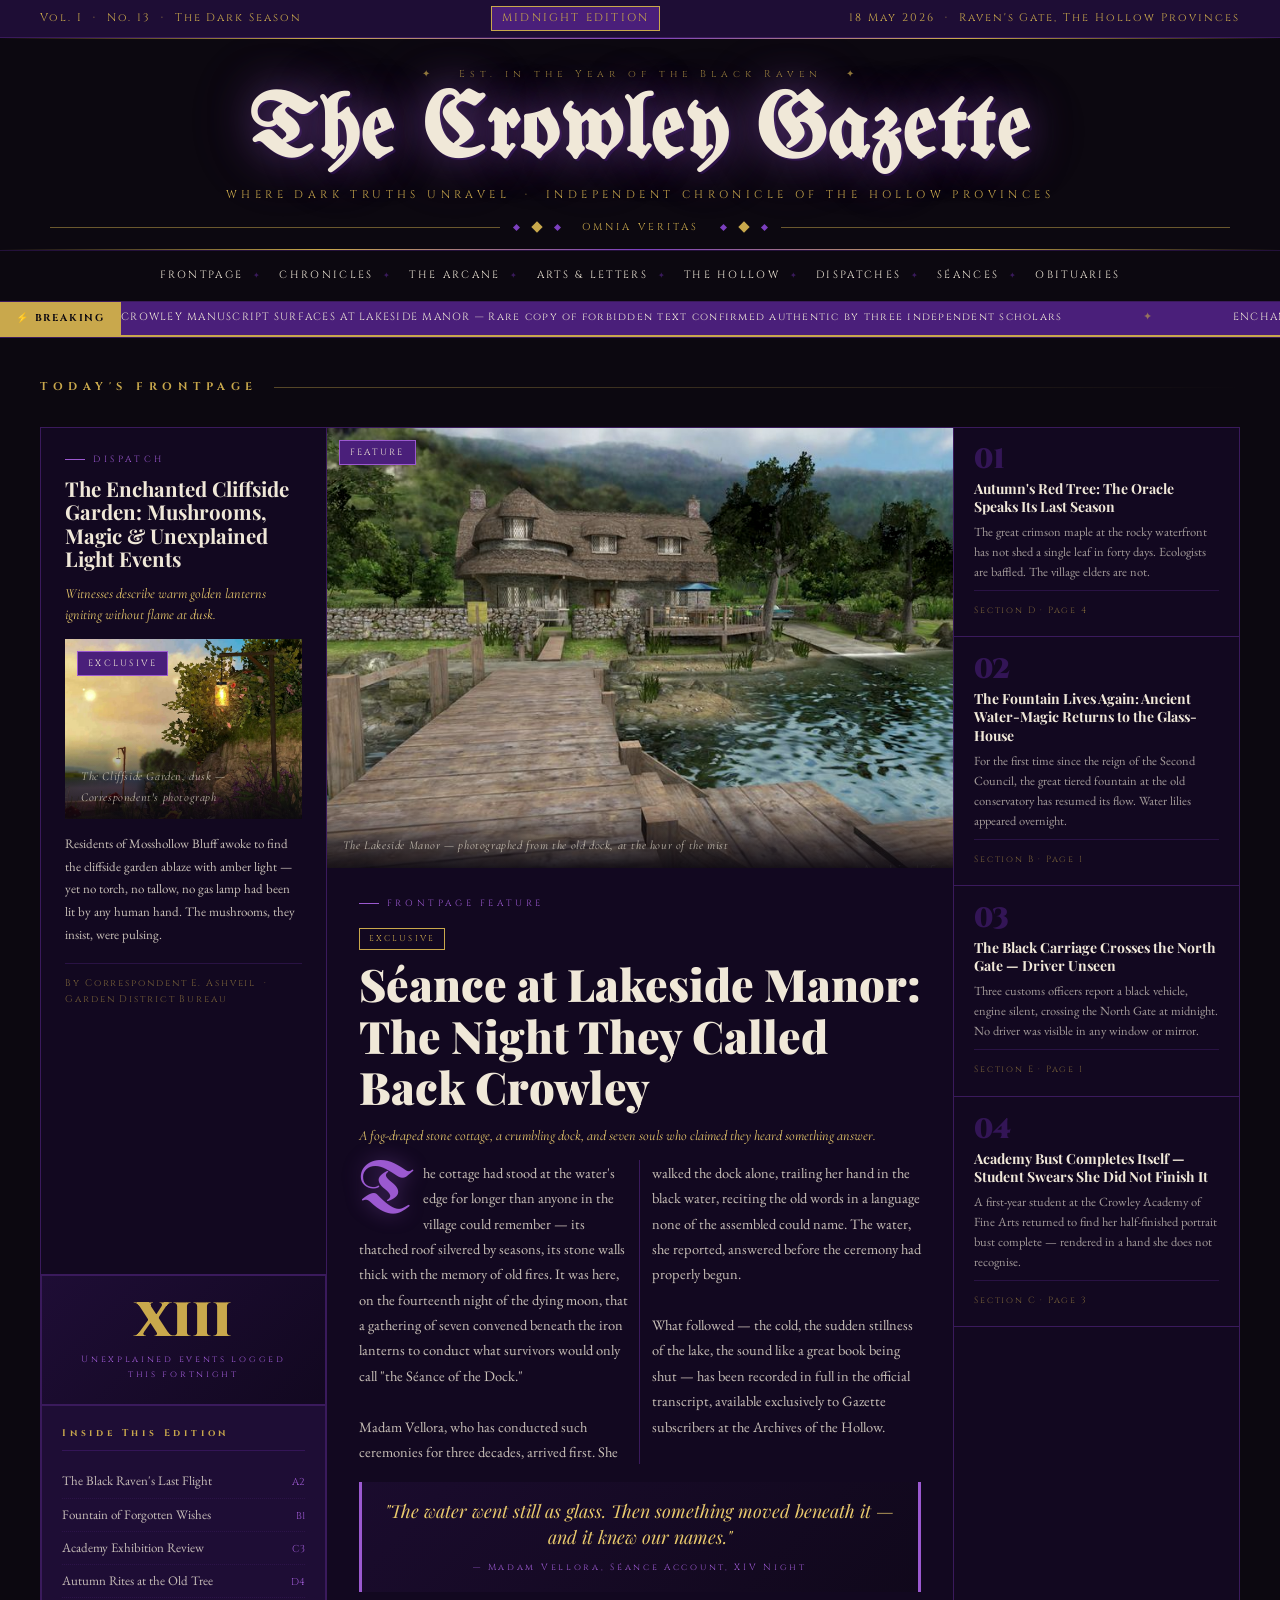
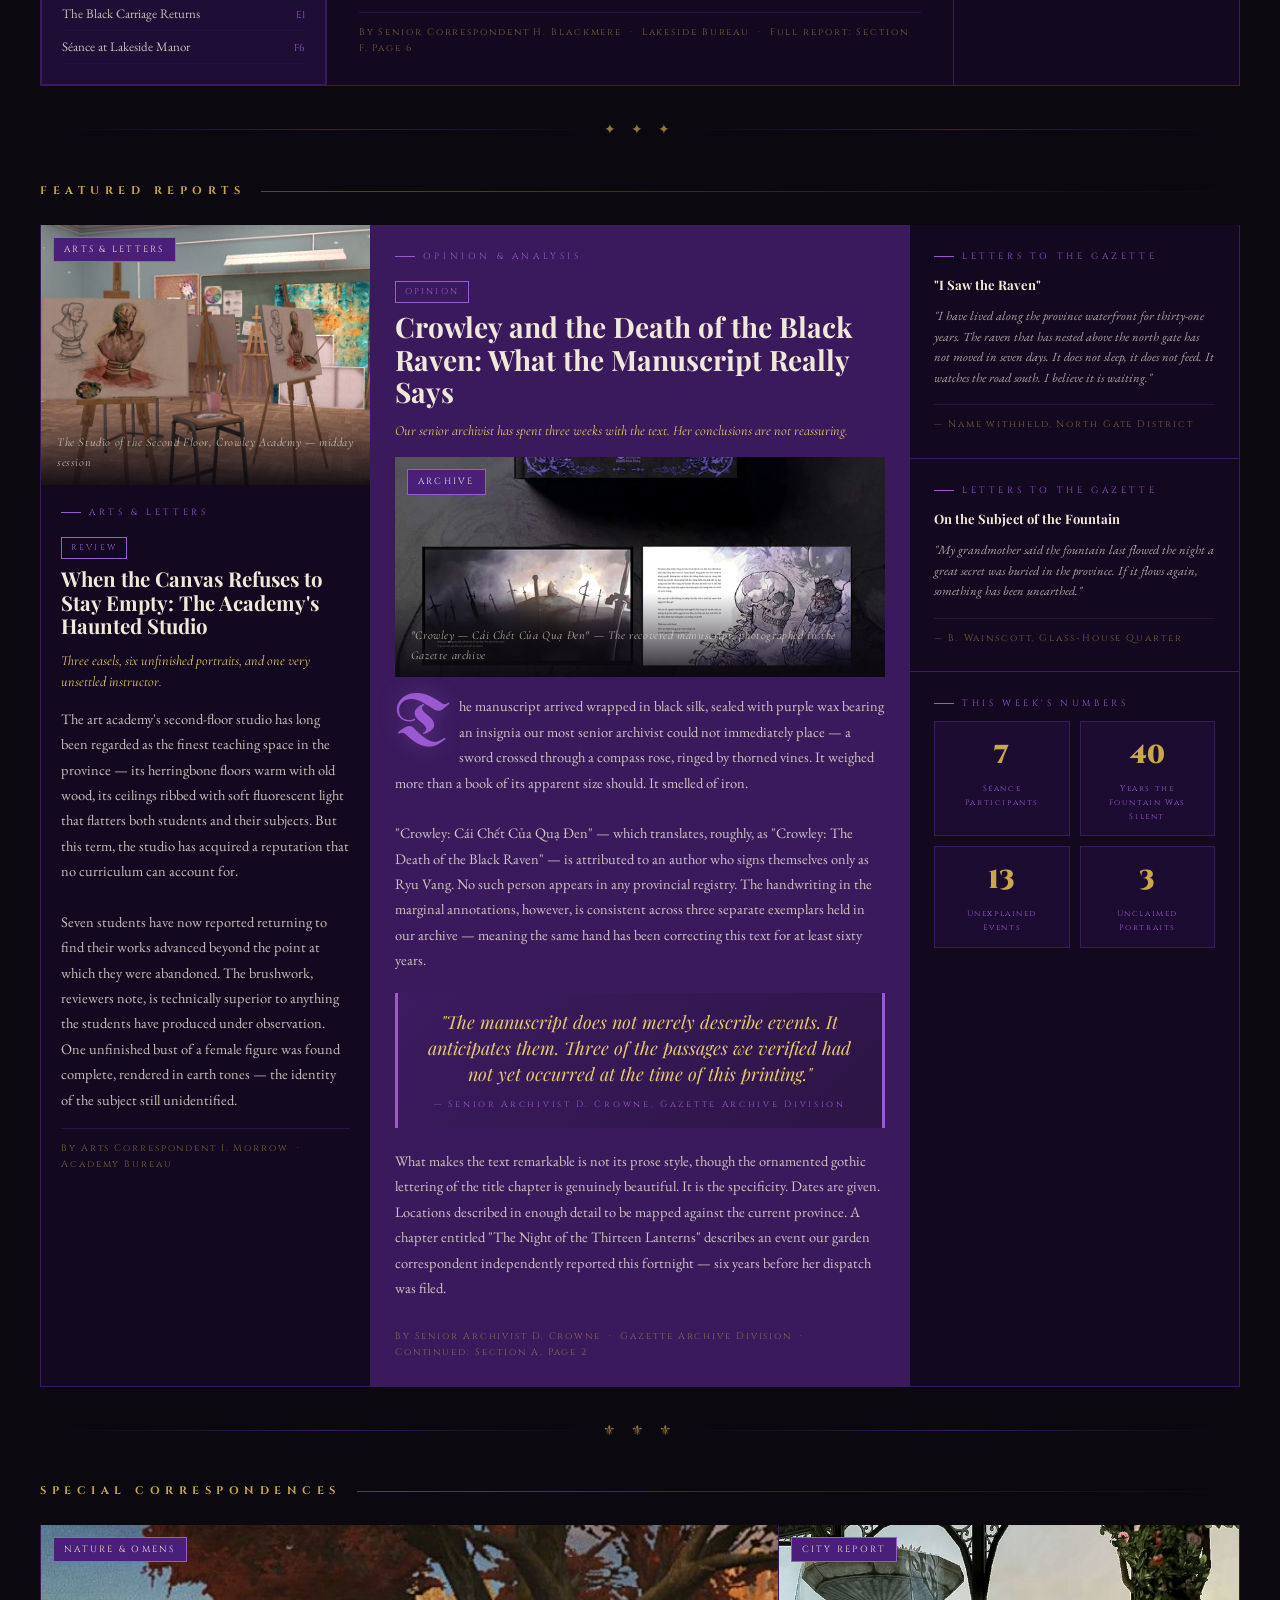
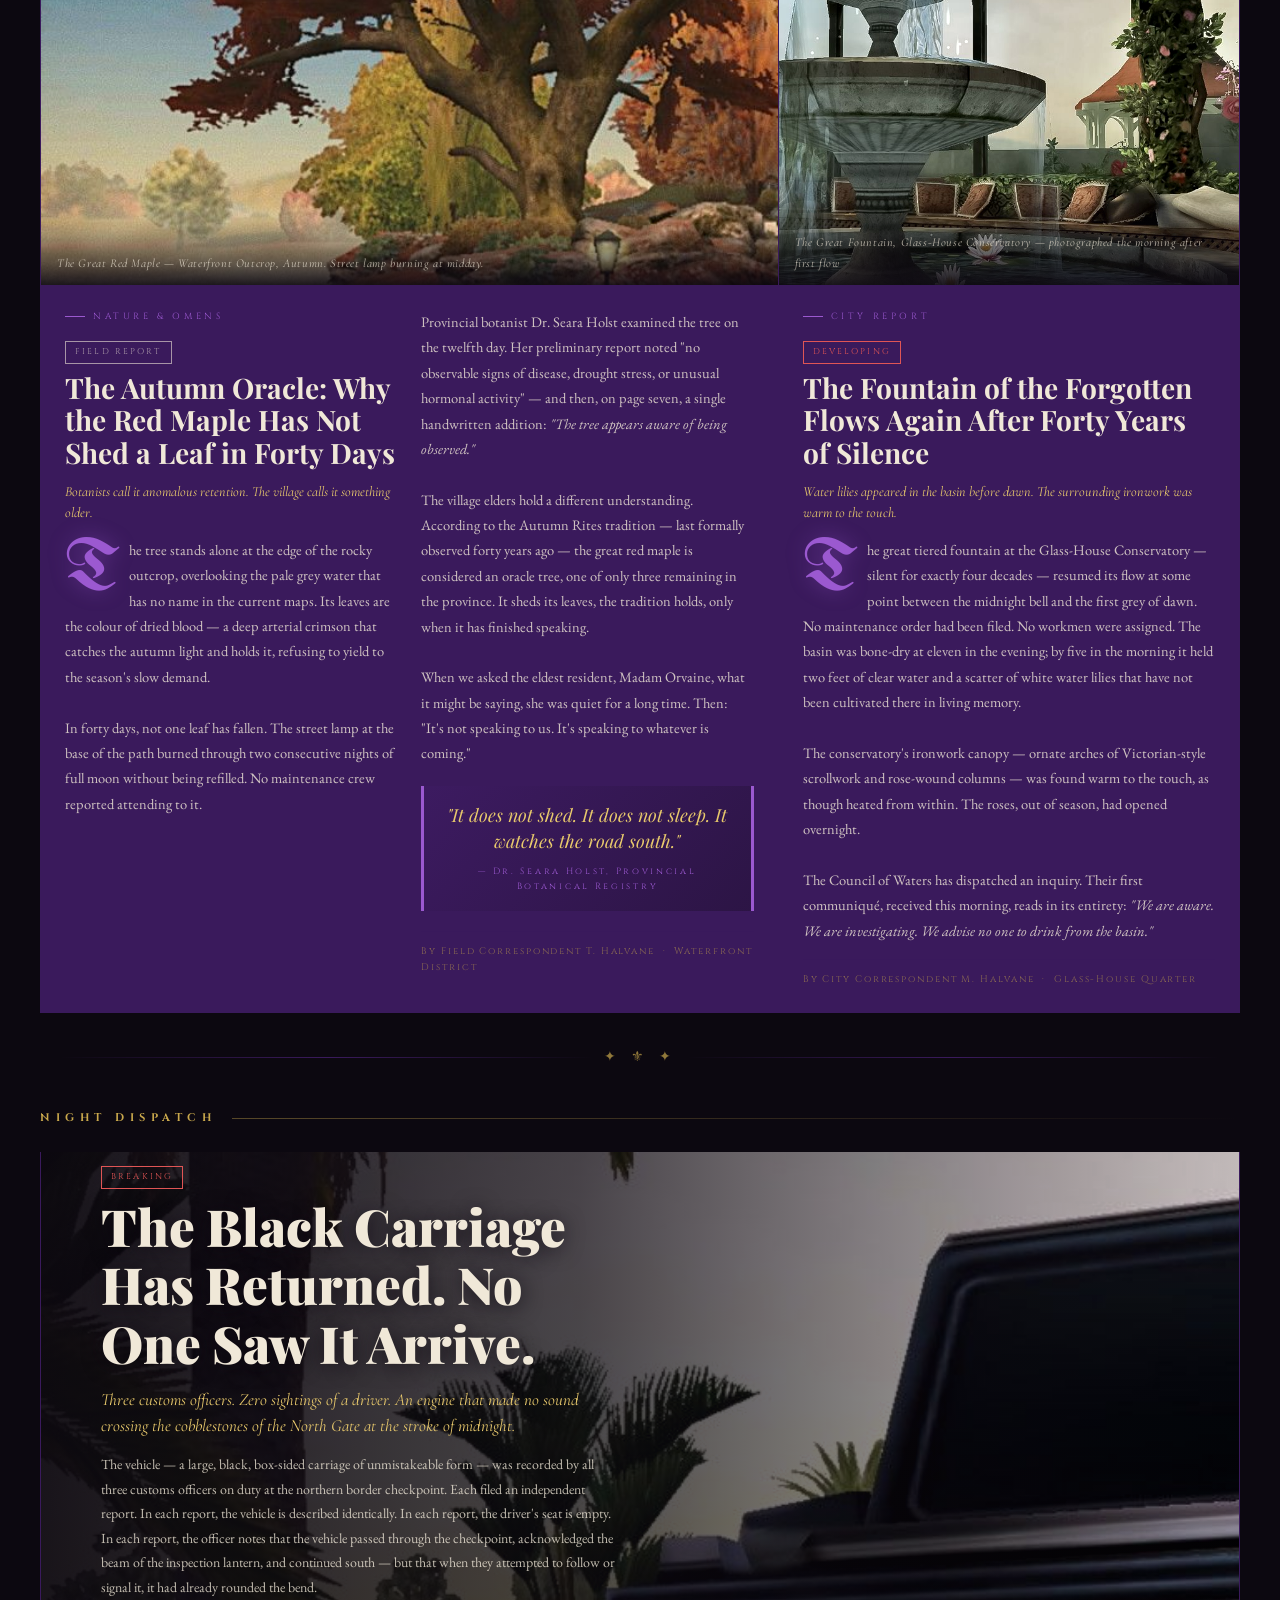
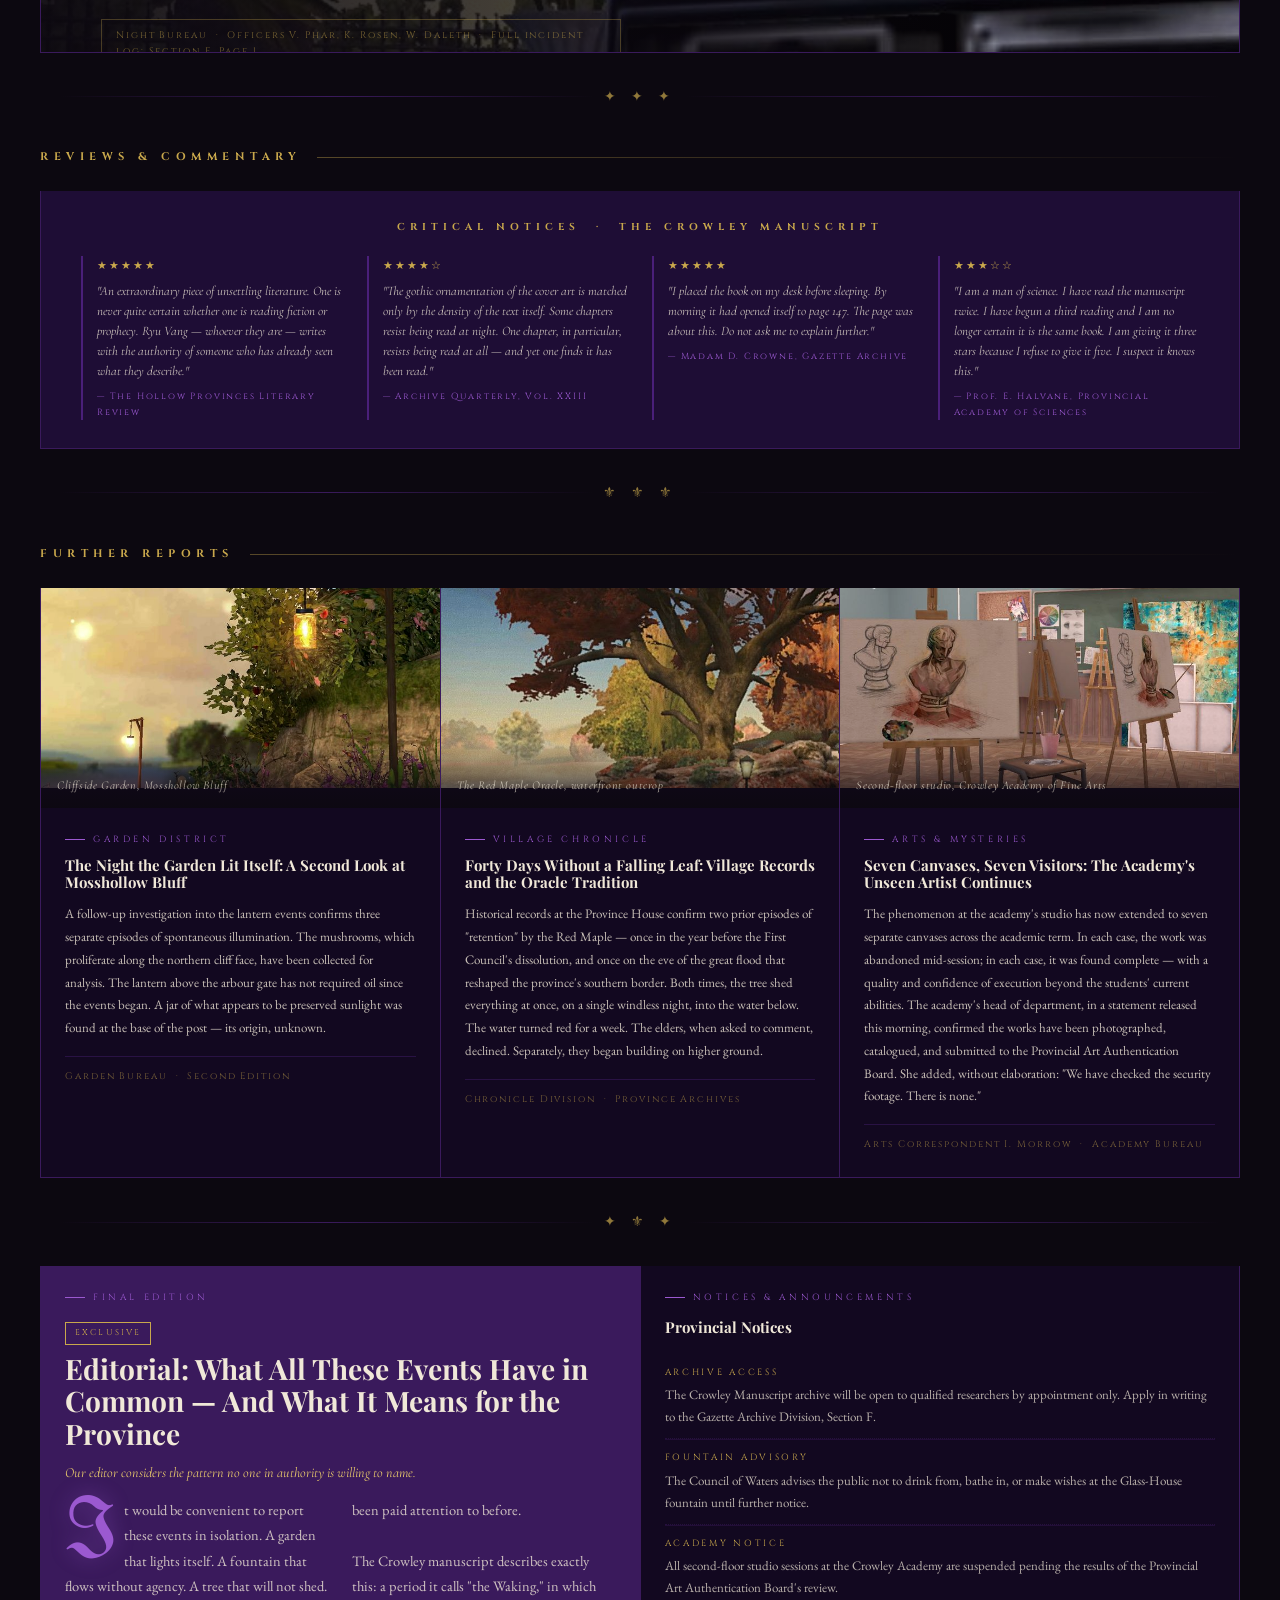
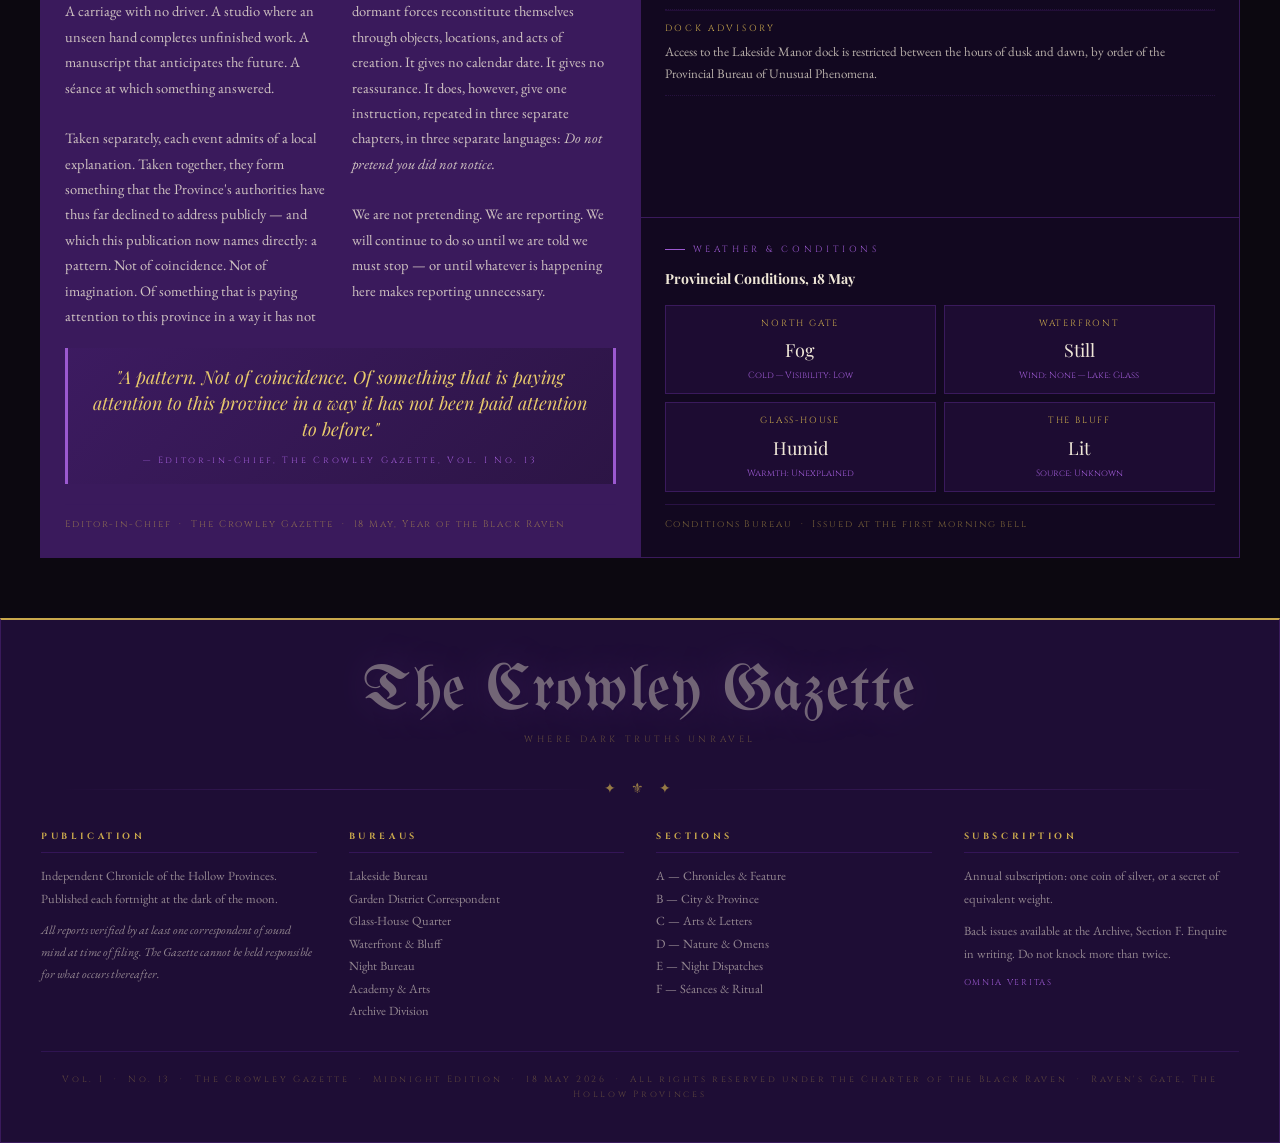
==== index.html @ f3dd0d4f "feat: add gothic newspaper prototype with all seven uploaded images Full-page dark-fantasy broadshee" ====
<!DOCTYPE html>
<html lang="en">
<head>
  <meta charset="UTF-8" />
  <meta name="viewport" content="width=device-width, initial-scale=1.0" />
  <title>THE CROWLEY GAZETTE — Where Dark Truths Unravel</title>
  <link rel="preconnect" href="https://fonts.googleapis.com" />
  <link href="https://fonts.googleapis.com/css2?family=UnifrakturMaguntia&family=Playfair+Display:ital,wght@0,400;0,700;0,900;1,400;1,700&family=EB+Garamond:ital,wght@0,400;0,500;0,600;1,400;1,500&family=Cinzel:wght@400;600;900&family=Cormorant+Garamond:ital,wght@0,300;0,400;0,600;1,300;1,400&display=swap" rel="stylesheet" />
  <style>
    /* ── ROOT & RESET ─────────────────────────────────────────── */
    *, *::before, *::after { box-sizing: border-box; margin: 0; padding: 0; }

    :root {
      --ink:        #0c0810;
      --deep:       #120820;
      --purple-dk:  #1e0d35;
      --purple-md:  #4a1f7a;
      --purple-lt:  #7c3fbf;
      --purple-acc: #9b59d0;
      --gold:       #c9a84c;
      --gold-lt:    #e8c96c;
      --cream:      #f0e8d8;
      --parchment:  #e8dcc0;
      --paper:      #f5efe0;
      --rule:       #3a1a5c;
      --fade:       rgba(12,8,16,0.85);
      --transition: 0.4s cubic-bezier(0.25, 0.46, 0.45, 0.94);
    }

    html { scroll-behavior: smooth; }

    body {
      background: var(--ink);
      color: var(--cream);
      font-family: 'EB Garamond', Georgia, serif;
      font-size: 17px;
      line-height: 1.7;
      overflow-x: hidden;
    }

    /* ── PROGRESS BAR ─────────────────────────────────────────── */
    #progress-bar {
      position: fixed;
      top: 0; left: 0;
      height: 3px;
      width: 0%;
      background: linear-gradient(90deg, var(--purple-md), var(--gold));
      z-index: 9999;
      transition: width 0.1s linear;
    }

    /* ── HEADER / MASTHEAD ────────────────────────────────────── */
    .site-header {
      position: sticky;
      top: 0;
      z-index: 1000;
      background: var(--ink);
      border-bottom: 1px solid var(--rule);
    }

    .top-bar {
      display: flex;
      justify-content: space-between;
      align-items: center;
      padding: 6px 40px;
      background: var(--purple-dk);
      font-family: 'Cinzel', serif;
      font-size: 11px;
      letter-spacing: 0.18em;
      color: var(--gold);
      border-bottom: 1px solid var(--rule);
    }

    .top-bar .edition-tag {
      background: var(--purple-md);
      padding: 2px 10px;
      border: 1px solid var(--gold);
      letter-spacing: 0.2em;
    }

    .masthead {
      text-align: center;
      padding: 28px 40px 14px;
      position: relative;
      overflow: hidden;
    }

    .masthead::before,
    .masthead::after {
      content: '';
      position: absolute;
      left: 0; right: 0;
      height: 1px;
      background: linear-gradient(90deg, transparent, var(--gold), var(--purple-lt), var(--gold), transparent);
    }
    .masthead::before { top: 0; }
    .masthead::after  { bottom: 0; }

    .masthead-ornament {
      font-family: 'Cinzel', serif;
      font-size: 10px;
      letter-spacing: 0.5em;
      color: var(--gold);
      opacity: 0.7;
      margin-bottom: 6px;
    }

    .masthead-title {
      font-family: 'UnifrakturMaguntia', cursive;
      font-size: clamp(48px, 7vw, 96px);
      color: var(--cream);
      line-height: 1;
      text-shadow:
        0 0 40px rgba(155,89,208,0.5),
        0 0 80px rgba(155,89,208,0.2),
        2px 2px 0 var(--purple-dk);
      letter-spacing: 0.02em;
    }

    .masthead-sub {
      font-family: 'Cinzel', serif;
      font-size: 11px;
      letter-spacing: 0.4em;
      color: var(--gold);
      margin-top: 8px;
      text-transform: uppercase;
    }

    .masthead-rule {
      display: flex;
      align-items: center;
      gap: 14px;
      margin: 14px 0 0;
      padding: 0 10px;
    }
    .masthead-rule hr {
      flex: 1;
      border: none;
      border-top: 1px solid var(--gold);
      opacity: 0.5;
    }
    .masthead-rule .diamond {
      width: 8px; height: 8px;
      background: var(--gold);
      transform: rotate(45deg);
      flex-shrink: 0;
    }
    .masthead-rule .diamond.sm {
      width: 5px; height: 5px;
      background: var(--purple-lt);
    }

    /* ── NAV ──────────────────────────────────────────────────── */
    .main-nav {
      display: flex;
      justify-content: center;
      gap: 0;
      padding: 10px 40px;
      border-top: 1px solid rgba(74,31,122,0.4);
      flex-wrap: wrap;
    }

    .main-nav a {
      font-family: 'Cinzel', serif;
      font-size: 10.5px;
      letter-spacing: 0.22em;
      color: var(--cream);
      text-decoration: none;
      padding: 6px 18px;
      text-transform: uppercase;
      position: relative;
      transition: color var(--transition);
    }

    .main-nav a::after {
      content: '✦';
      position: absolute;
      right: -1px;
      top: 50%;
      transform: translateY(-50%);
      color: var(--rule);
      font-size: 8px;
    }
    .main-nav a:last-child::after { display: none; }

    .main-nav a:hover { color: var(--gold); }

    /* ── BREAKING TICKER ──────────────────────────────────────── */
    .ticker-wrap {
      background: var(--purple-md);
      border-top: 1px solid var(--rule);
      border-bottom: 2px solid var(--gold);
      padding: 0;
      overflow: hidden;
      display: flex;
      align-items: stretch;
    }

    .ticker-label {
      background: var(--gold);
      color: var(--ink);
      font-family: 'Cinzel', serif;
      font-size: 10px;
      font-weight: 700;
      letter-spacing: 0.18em;
      padding: 8px 16px;
      white-space: nowrap;
      flex-shrink: 0;
      display: flex;
      align-items: center;
    }

    .ticker-content {
      overflow: hidden;
      flex: 1;
      display: flex;
      align-items: center;
    }

    .ticker-inner {
      display: inline-flex;
      gap: 80px;
      animation: ticker 38s linear infinite;
      white-space: nowrap;
    }

    .ticker-inner span {
      font-family: 'Cinzel', serif;
      font-size: 10.5px;
      letter-spacing: 0.12em;
      color: var(--cream);
    }

    .ticker-inner .sep {
      color: var(--gold);
      opacity: 0.6;
    }

    @keyframes ticker {
      from { transform: translateX(100vw); }
      to   { transform: translateX(-100%); }
    }

    /* ── PAGE WRAPPER ─────────────────────────────────────────── */
    .page {
      max-width: 1440px;
      margin: 0 auto;
      padding: 0 40px 60px;
    }

    /* ── SECTION HEADINGS ─────────────────────────────────────── */
    .section-heading {
      display: flex;
      align-items: center;
      gap: 16px;
      margin: 40px 0 24px;
    }

    .section-heading h2 {
      font-family: 'Cinzel', serif;
      font-size: 11px;
      letter-spacing: 0.5em;
      color: var(--gold);
      text-transform: uppercase;
      white-space: nowrap;
    }

    .section-heading .rule-line {
      flex: 1;
      height: 1px;
      background: linear-gradient(90deg, var(--gold), transparent);
      opacity: 0.4;
    }

    /* ── HERO ROW ─────────────────────────────────────────────── */
    .hero-grid {
      display: grid;
      grid-template-columns: 1fr 2.2fr 1fr;
      gap: 1px;
      background: var(--rule);
      border: 1px solid var(--rule);
      margin-top: 30px;
    }

    .hero-grid > * {
      background: var(--deep);
    }

    /* ── ARTICLE CARD BASE ────────────────────────────────────── */
    .article-card {
      padding: 24px;
      position: relative;
      transition: background var(--transition);
    }

    .article-card:hover {
      background: rgba(30,13,53,0.95);
    }

    .article-label {
      font-family: 'Cinzel', serif;
      font-size: 9px;
      letter-spacing: 0.4em;
      color: var(--purple-acc);
      text-transform: uppercase;
      margin-bottom: 10px;
      display: flex;
      align-items: center;
      gap: 8px;
    }

    .article-label::before {
      content: '';
      display: inline-block;
      width: 20px;
      height: 1px;
      background: var(--purple-acc);
    }

    .article-hed {
      font-family: 'Playfair Display', serif;
      line-height: 1.15;
      margin-bottom: 12px;
      color: var(--cream);
    }

    .article-hed.xl { font-size: clamp(26px, 3vw, 42px); font-weight: 900; }
    .article-hed.lg { font-size: clamp(20px, 2.2vw, 32px); font-weight: 700; }
    .article-hed.md { font-size: clamp(16px, 1.6vw, 22px); font-weight: 700; }
    .article-hed.sm { font-size: 15px; font-weight: 700; }

    .article-dek {
      font-family: 'Cormorant Garamond', serif;
      font-size: 14px;
      font-style: italic;
      color: var(--gold-lt);
      margin-bottom: 14px;
      line-height: 1.5;
    }

    .article-body {
      font-family: 'EB Garamond', serif;
      font-size: 14.5px;
      line-height: 1.75;
      color: rgba(240,232,216,0.82);
      columns: 1;
    }

    .article-body.two-col {
      columns: 2;
      column-gap: 24px;
      column-rule: 1px solid var(--rule);
    }

    /* Drop cap */
    .article-body.dropcap::first-letter {
      font-family: 'UnifrakturMaguntia', cursive;
      font-size: 5.2em;
      float: left;
      line-height: 0.72;
      margin-right: 8px;
      margin-top: 6px;
      color: var(--purple-acc);
      text-shadow: 0 0 20px rgba(155,89,208,0.4);
    }

    .article-meta {
      font-family: 'Cinzel', serif;
      font-size: 9.5px;
      letter-spacing: 0.2em;
      color: rgba(201,168,76,0.55);
      margin-top: 16px;
      padding-top: 12px;
      border-top: 1px solid rgba(58,26,92,0.6);
    }

    /* ── IMAGE CONTAINERS ─────────────────────────────────────── */
    .img-wrap {
      position: relative;
      overflow: hidden;
    }

    .img-wrap img {
      width: 100%;
      height: 100%;
      object-fit: cover;
      display: block;
      filter: saturate(0.88) contrast(1.06);
      transition: transform 0.7s ease, filter 0.5s ease;
    }

    .img-wrap:hover img {
      transform: scale(1.04);
      filter: saturate(1.0) contrast(1.1);
    }

    .img-caption {
      position: absolute;
      bottom: 0; left: 0; right: 0;
      background: linear-gradient(transparent, rgba(12,8,16,0.92));
      padding: 32px 16px 12px;
      font-family: 'Cormorant Garamond', serif;
      font-style: italic;
      font-size: 12px;
      color: rgba(240,232,216,0.75);
      letter-spacing: 0.05em;
    }

    .img-overlay-label {
      position: absolute;
      top: 12px; left: 12px;
      background: var(--purple-md);
      border: 1px solid var(--purple-acc);
      font-family: 'Cinzel', serif;
      font-size: 9px;
      letter-spacing: 0.25em;
      color: var(--cream);
      padding: 4px 10px;
      text-transform: uppercase;
    }

    /* ── HERO CENTER ARTICLE ──────────────────────────────────── */
    .hero-center {
      padding: 0;
      display: flex;
      flex-direction: column;
    }

    .hero-center .img-wrap {
      height: 420px;
      flex-shrink: 0;
    }

    .hero-center .hero-text {
      padding: 28px 32px;
      flex: 1;
    }

    .hero-center .article-hed.xl {
      font-size: clamp(28px, 3.5vw, 52px);
    }

    /* ── PULL QUOTE ───────────────────────────────────────────── */
    .pull-quote {
      border-left: 3px solid var(--purple-acc);
      border-right: 3px solid var(--purple-acc);
      margin: 20px 0;
      padding: 16px 20px;
      text-align: center;
      background: linear-gradient(135deg, rgba(74,31,122,0.15), rgba(12,8,16,0.3));
    }

    .pull-quote p {
      font-family: 'Playfair Display', serif;
      font-style: italic;
      font-size: 18px;
      color: var(--gold-lt);
      line-height: 1.45;
    }

    .pull-quote cite {
      display: block;
      margin-top: 10px;
      font-family: 'Cinzel', serif;
      font-size: 9px;
      letter-spacing: 0.3em;
      color: var(--purple-acc);
      font-style: normal;
    }

    /* ── MID GRID ─────────────────────────────────────────────── */
    .mid-grid {
      display: grid;
      grid-template-columns: 1.1fr 1.8fr 1.1fr;
      gap: 1px;
      background: var(--rule);
      border: 1px solid var(--rule);
      border-top: none;
    }

    /* ── WIDE FEATURE ROW ─────────────────────────────────────── */
    .feature-row {
      display: grid;
      grid-template-columns: 1.6fr 1fr;
      gap: 1px;
      background: var(--rule);
      border: 1px solid var(--rule);
      border-top: none;
    }

    /* ── FULL BANNER ──────────────────────────────────────────── */
    .full-banner {
      border: 1px solid var(--rule);
      border-top: none;
      background: var(--deep);
      position: relative;
      overflow: hidden;
    }

    .full-banner .img-wrap {
      height: 500px;
    }

    .full-banner .banner-overlay {
      position: absolute;
      inset: 0;
      background: linear-gradient(
        90deg,
        rgba(12,8,16,0.95) 0%,
        rgba(12,8,16,0.75) 45%,
        rgba(12,8,16,0.2) 100%
      );
      display: flex;
      align-items: center;
      padding: 40px 60px;
    }

    .full-banner .banner-content {
      max-width: 520px;
    }

    .full-banner .banner-content .article-hed.xl {
      font-size: clamp(32px, 4vw, 58px);
      text-shadow: 0 2px 20px rgba(12,8,16,0.8);
    }

    /* ── THREE COLUMN ROW ─────────────────────────────────────── */
    .three-col {
      display: grid;
      grid-template-columns: repeat(3, 1fr);
      gap: 1px;
      background: var(--rule);
      border: 1px solid var(--rule);
      border-top: none;
    }

    /* ── COLUMN IMAGE ARTICLE ─────────────────────────────────── */
    .col-article {
      background: var(--deep);
    }

    .col-article .img-wrap {
      height: 220px;
    }

    /* ── ORNATE DIVIDER ───────────────────────────────────────── */
    .ornate-divider {
      display: flex;
      align-items: center;
      justify-content: center;
      gap: 10px;
      margin: 32px 0;
      padding: 0 20px;
    }

    .ornate-divider .line {
      flex: 1;
      height: 1px;
      background: linear-gradient(90deg, transparent, var(--rule), transparent);
    }

    .ornate-divider .glyph {
      color: var(--gold);
      font-size: 14px;
      opacity: 0.7;
      letter-spacing: 6px;
    }

    /* ── SIDEBAR SNIPPETS ─────────────────────────────────────── */
    .sidebar-stack {
      display: flex;
      flex-direction: column;
      gap: 1px;
    }

    .snippet {
      background: var(--deep);
      padding: 18px 20px;
      border-bottom: 1px solid var(--rule);
      transition: background var(--transition);
    }
    .snippet:hover { background: rgba(30,13,53,0.9); }

    .snippet-num {
      font-family: 'Cinzel', serif;
      font-size: 28px;
      font-weight: 900;
      color: var(--purple-md);
      line-height: 1;
      margin-bottom: 6px;
      opacity: 0.6;
    }

    .snippet-hed {
      font-family: 'Playfair Display', serif;
      font-size: 14px;
      font-weight: 700;
      color: var(--cream);
      margin-bottom: 6px;
      line-height: 1.3;
    }

    .snippet-body {
      font-size: 12.5px;
      color: rgba(240,232,216,0.65);
      line-height: 1.6;
    }

    /* ── STAT BOX ─────────────────────────────────────────────── */
    .stat-box {
      background: linear-gradient(135deg, var(--purple-dk), var(--deep));
      border: 1px solid var(--rule);
      padding: 22px;
      text-align: center;
      margin-top: auto;
    }

    .stat-number {
      font-family: 'Cinzel', serif;
      font-size: 48px;
      font-weight: 900;
      color: var(--gold);
      line-height: 1;
      display: block;
    }

    .stat-label {
      font-family: 'Cinzel', serif;
      font-size: 9px;
      letter-spacing: 0.3em;
      color: var(--purple-acc);
      margin-top: 6px;
      display: block;
    }

    /* ── REVIEWS BAND ─────────────────────────────────────────── */
    .review-band {
      background: var(--purple-dk);
      border: 1px solid var(--rule);
      border-top: none;
      padding: 28px 40px;
    }

    .review-band h3 {
      font-family: 'Cinzel', serif;
      font-size: 10px;
      letter-spacing: 0.5em;
      color: var(--gold);
      text-transform: uppercase;
      margin-bottom: 20px;
      text-align: center;
    }

    .reviews-grid {
      display: grid;
      grid-template-columns: repeat(4, 1fr);
      gap: 24px;
    }

    .review-item {
      border-left: 2px solid var(--purple-md);
      padding-left: 14px;
    }

    .review-stars {
      color: var(--gold);
      font-size: 11px;
      letter-spacing: 2px;
      margin-bottom: 6px;
    }

    .review-text {
      font-family: 'Cormorant Garamond', serif;
      font-style: italic;
      font-size: 13px;
      color: rgba(240,232,216,0.8);
      line-height: 1.55;
      margin-bottom: 8px;
    }

    .review-author {
      font-family: 'Cinzel', serif;
      font-size: 9px;
      letter-spacing: 0.2em;
      color: var(--purple-acc);
    }

    /* ── MAP / INDEX SIDEBAR ──────────────────────────────────── */
    .page-index {
      background: var(--purple-dk);
      border: 1px solid var(--rule);
      padding: 20px;
    }

    .page-index h4 {
      font-family: 'Cinzel', serif;
      font-size: 9.5px;
      letter-spacing: 0.4em;
      color: var(--gold);
      margin-bottom: 14px;
      padding-bottom: 8px;
      border-bottom: 1px solid rgba(74,31,122,0.5);
    }

    .index-row {
      display: flex;
      justify-content: space-between;
      align-items: baseline;
      gap: 8px;
      padding: 5px 0;
      border-bottom: 1px dotted rgba(58,26,92,0.5);
    }

    .index-row span:first-child {
      font-family: 'EB Garamond', serif;
      font-size: 13px;
      color: rgba(240,232,216,0.8);
    }

    .index-row span:last-child {
      font-family: 'Cinzel', serif;
      font-size: 10px;
      color: var(--purple-acc);
      flex-shrink: 0;
    }

    /* ── BOTTOM FULL-WIDTH STORY ──────────────────────────────── */
    .bottom-two {
      display: grid;
      grid-template-columns: 1fr 1fr;
      gap: 1px;
      background: var(--rule);
      border: 1px solid var(--rule);
      border-top: none;
    }

    /* ── FOOTER ───────────────────────────────────────────────── */
    .site-footer {
      margin-top: 0;
      border: 1px solid var(--rule);
      border-top: 2px solid var(--gold);
      background: var(--purple-dk);
      padding: 40px;
    }

    .footer-masthead {
      text-align: center;
      margin-bottom: 30px;
    }

    .footer-masthead .masthead-title {
      font-size: clamp(32px, 5vw, 64px);
      opacity: 0.4;
    }

    .footer-cols {
      display: grid;
      grid-template-columns: repeat(4, 1fr);
      gap: 32px;
      margin-bottom: 28px;
    }

    .footer-col h5 {
      font-family: 'Cinzel', serif;
      font-size: 9px;
      letter-spacing: 0.4em;
      color: var(--gold);
      text-transform: uppercase;
      margin-bottom: 12px;
      padding-bottom: 8px;
      border-bottom: 1px solid rgba(74,31,122,0.5);
    }

    .footer-col p,
    .footer-col a {
      font-size: 12.5px;
      color: rgba(240,232,216,0.55);
      line-height: 1.8;
      display: block;
      text-decoration: none;
      font-family: 'EB Garamond', serif;
      transition: color 0.25s;
    }

    .footer-col a:hover { color: var(--gold); }

    .footer-bottom {
      text-align: center;
      padding-top: 20px;
      border-top: 1px solid rgba(74,31,122,0.4);
      font-family: 'Cinzel', serif;
      font-size: 9px;
      letter-spacing: 0.3em;
      color: rgba(201,168,76,0.35);
    }

    /* ── SCROLL ANIMATIONS ────────────────────────────────────── */
    .reveal {
      opacity: 0;
      transform: translateY(18px);
      transition: opacity 0.65s ease, transform 0.65s ease;
    }
    .reveal.visible {
      opacity: 1;
      transform: translateY(0);
    }

    /* ── TAG / BADGE ──────────────────────────────────────────── */
    .tag {
      display: inline-block;
      font-family: 'Cinzel', serif;
      font-size: 8.5px;
      letter-spacing: 0.25em;
      padding: 3px 9px;
      border: 1px solid currentColor;
      text-transform: uppercase;
      margin-right: 6px;
      margin-bottom: 8px;
    }

    .tag.exclusive { color: var(--gold); border-color: var(--gold); }
    .tag.breaking  { color: #e05555; border-color: #e05555; }
    .tag.opinion   { color: var(--purple-acc); border-color: var(--purple-acc); }
    .tag.feature   { color: var(--cream); border-color: var(--cream); opacity: 0.6; }

    /* ── RESPONSIVE ───────────────────────────────────────────── */
    @media (max-width: 1100px) {
      .hero-grid     { grid-template-columns: 1fr 1.8fr; }
      .hero-grid > *:last-child { display: none; }
      .mid-grid      { grid-template-columns: 1fr 1.6fr; }
      .mid-grid > *:last-child  { display: none; }
      .reviews-grid  { grid-template-columns: repeat(2, 1fr); }
      .footer-cols   { grid-template-columns: repeat(2, 1fr); }
    }

    @media (max-width: 768px) {
      .page { padding: 0 16px 40px; }
      .top-bar, .main-nav { padding: 6px 16px; }
      .masthead { padding: 20px 16px 12px; }
      .hero-grid, .mid-grid, .feature-row,
      .three-col, .bottom-two { grid-template-columns: 1fr; }
      .full-banner .banner-overlay { padding: 20px; }
      .article-body.two-col { columns: 1; }
      .reviews-grid { grid-template-columns: 1fr; }
      .footer-cols  { grid-template-columns: 1fr; }
      .hero-grid > *:last-child { display: block; }
      .mid-grid > *:last-child  { display: block; }
    }
  </style>
</head>
<body>

<!-- ── READING PROGRESS ───────────────────────────────────────── -->
<div id="progress-bar"></div>

<!-- ════════════════════════════════════════════════════════════
     HEADER / MASTHEAD
═════════════════════════════════════════════════════════════ -->
<header class="site-header">

  <div class="top-bar">
    <span>Vol. I &nbsp;·&nbsp; No. 13 &nbsp;·&nbsp; The Dark Season</span>
    <span class="edition-tag">MIDNIGHT EDITION</span>
    <span>18 May 2026 &nbsp;·&nbsp; Raven's Gate, The Hollow Provinces</span>
  </div>

  <div class="masthead">
    <div class="masthead-ornament">✦ &nbsp; Est. in the Year of the Black Raven &nbsp; ✦</div>
    <h1 class="masthead-title">The Crowley Gazette</h1>
    <p class="masthead-sub">Where Dark Truths Unravel &nbsp;·&nbsp; Independent Chronicle of the Hollow Provinces</p>
    <div class="masthead-rule">
      <hr />
      <span class="diamond sm"></span>
      <span class="diamond"></span>
      <span class="diamond sm"></span>
      <span style="font-family:'Cinzel',serif;font-size:10px;letter-spacing:0.3em;color:var(--gold);padding:0 8px;white-space:nowrap">OMNIA VERITAS</span>
      <span class="diamond sm"></span>
      <span class="diamond"></span>
      <span class="diamond sm"></span>
      <hr />
    </div>
  </div>

  <nav class="main-nav">
    <a href="#">Frontpage</a>
    <a href="#">Chronicles</a>
    <a href="#">The Arcane</a>
    <a href="#">Arts &amp; Letters</a>
    <a href="#">The Hollow</a>
    <a href="#">Dispatches</a>
    <a href="#">Séances</a>
    <a href="#">Obituaries</a>
  </nav>

  <!-- Breaking news ticker -->
  <div class="ticker-wrap">
    <div class="ticker-label">⚡ BREAKING</div>
    <div class="ticker-content">
      <div class="ticker-inner">
        <span>CROWLEY MANUSCRIPT SURFACES AT LAKESIDE MANOR — Rare copy of forbidden text confirmed authentic by three independent scholars</span>
        <span class="sep">✦</span>
        <span>ENCHANTED GARDEN DISTRICT REPORTS THIRD UNEXPLAINED LANTERN EVENT THIS FORTNIGHT</span>
        <span class="sep">✦</span>
        <span>COUNCIL OF RAVENS CONVENES EMERGENCY SESSION — Black Carriage sighted crossing province boundary after dark</span>
        <span class="sep">✦</span>
        <span>ART ACADEMY UNVEILS NEW WING: "The Crowley Collection" — Open to the public at the turn of the next moon</span>
        <span class="sep">✦</span>
        <span>FOUNTAIN OF THE FORGOTTEN FLOWS AGAIN — First activation in 40 years baffles scholars of the old water-magic</span>
      </div>
    </div>
  </div>

</header>

<!-- ════════════════════════════════════════════════════════════
     PAGE
═════════════════════════════════════════════════════════════ -->
<main class="page">

  <!-- Section label -->
  <div class="section-heading reveal">
    <h2>Today's Frontpage</h2>
    <div class="rule-line"></div>
  </div>

  <!-- ── HERO ROW ─────────────────────────────────────────────── -->
  <div class="hero-grid reveal">

    <!-- Left column: snippets + stat -->
    <div style="display:flex;flex-direction:column;">
      <div class="article-card" style="flex:1;border-bottom:1px solid var(--rule);">
        <div class="article-label">Dispatch</div>
        <h3 class="article-hed md">The Enchanted Cliffside Garden: Mushrooms, Magic &amp; Unexplained Light Events</h3>
        <p class="article-dek">Witnesses describe warm golden lanterns igniting without flame at dusk.</p>
        <div class="img-wrap" style="height:180px;margin-bottom:14px;">
          <img src="assets/images/enchanted-garden.jpg" alt="Enchanted Garden at dusk" loading="lazy" />
          <div class="img-caption">The Cliffside Garden, dusk — Correspondent's photograph</div>
          <div class="img-overlay-label">Exclusive</div>
        </div>
        <p class="article-body" style="font-size:13px;">
          Residents of Mosshollow Bluff awoke to find the cliffside garden ablaze with amber light — yet no torch, no tallow, no gas lamp had been lit by any human hand. The mushrooms, they insist, were pulsing.
        </p>
        <div class="article-meta">By Correspondent E. Ashveil &nbsp;·&nbsp; Garden District Bureau</div>
      </div>

      <div class="stat-box">
        <span class="stat-number">XIII</span>
        <span class="stat-label">Unexplained events logged this fortnight</span>
      </div>

      <div class="page-index">
        <h4>Inside This Edition</h4>
        <div class="index-row"><span>The Black Raven's Last Flight</span><span>A2</span></div>
        <div class="index-row"><span>Fountain of Forgotten Wishes</span><span>B1</span></div>
        <div class="index-row"><span>Academy Exhibition Review</span><span>C3</span></div>
        <div class="index-row"><span>Autumn Rites at the Old Tree</span><span>D4</span></div>
        <div class="index-row"><span>The Black Carriage Returns</span><span>E1</span></div>
        <div class="index-row"><span>Séance at Lakeside Manor</span><span>F6</span></div>
      </div>
    </div>

    <!-- CENTER: hero feature -->
    <div class="hero-center article-card" style="padding:0;">
      <div class="img-wrap" style="height:440px;">
        <img src="assets/images/lakeside-cottage.jpg" alt="The Lakeside Manor at dusk" loading="lazy" />
        <div class="img-overlay-label">Feature</div>
        <div class="img-caption">The Lakeside Manor — photographed from the old dock, at the hour of the mist</div>
      </div>
      <div class="hero-text">
        <div class="article-label">Frontpage Feature</div>
        <span class="tag exclusive">Exclusive</span>
        <h2 class="article-hed xl">Séance at Lakeside Manor: The Night They Called Back Crowley</h2>
        <p class="article-dek">A fog-draped stone cottage, a crumbling dock, and seven souls who claimed they heard something answer.</p>
        <div class="article-body two-col dropcap">
          The cottage had stood at the water's edge for longer than anyone in the village could remember — its thatched roof silvered by seasons, its stone walls thick with the memory of old fires. It was here, on the fourteenth night of the dying moon, that a gathering of seven convened beneath the iron lanterns to conduct what survivors would only call "the Séance of the Dock."
          <br /><br />
          Madam Vellora, who has conducted such ceremonies for three decades, arrived first. She walked the dock alone, trailing her hand in the black water, reciting the old words in a language none of the assembled could name. The water, she reported, answered before the ceremony had properly begun.
          <br /><br />
          What followed — the cold, the sudden stillness of the lake, the sound like a great book being shut — has been recorded in full in the official transcript, available exclusively to Gazette subscribers at the Archives of the Hollow.
        </div>
        <div class="pull-quote" style="margin-top:18px;">
          <p>"The water went still as glass. Then something moved beneath it — and it knew our names."</p>
          <cite>— Madam Vellora, Séance Account, XIV Night</cite>
        </div>
        <div class="article-meta">By Senior Correspondent H. Blackmere &nbsp;·&nbsp; Lakeside Bureau &nbsp;·&nbsp; Full report: Section F, Page 6</div>
      </div>
    </div>

    <!-- Right column: side stories -->
    <div class="sidebar-stack">
      <div class="snippet">
        <div class="snippet-num">01</div>
        <div class="snippet-hed">Autumn's Red Tree: The Oracle Speaks Its Last Season</div>
        <div class="snippet-body">The great crimson maple at the rocky waterfront has not shed a single leaf in forty days. Ecologists are baffled. The village elders are not.</div>
        <div class="article-meta" style="font-size:9px;margin-top:8px;">Section D · Page 4</div>
      </div>
      <div class="snippet">
        <div class="snippet-num">02</div>
        <div class="snippet-hed">The Fountain Lives Again: Ancient Water-Magic Returns to the Glass-House</div>
        <div class="snippet-body">For the first time since the reign of the Second Council, the great tiered fountain at the old conservatory has resumed its flow. Water lilies appeared overnight.</div>
        <div class="article-meta" style="font-size:9px;margin-top:8px;">Section B · Page 1</div>
      </div>
      <div class="snippet">
        <div class="snippet-num">03</div>
        <div class="snippet-hed">The Black Carriage Crosses the North Gate — Driver Unseen</div>
        <div class="snippet-body">Three customs officers report a black vehicle, engine silent, crossing the North Gate at midnight. No driver was visible in any window or mirror.</div>
        <div class="article-meta" style="font-size:9px;margin-top:8px;">Section E · Page 1</div>
      </div>
      <div class="snippet">
        <div class="snippet-num">04</div>
        <div class="snippet-hed">Academy Bust Completes Itself — Student Swears She Did Not Finish It</div>
        <div class="snippet-body">A first-year student at the Crowley Academy of Fine Arts returned to find her half-finished portrait bust complete — rendered in a hand she does not recognise.</div>
        <div class="article-meta" style="font-size:9px;margin-top:8px;">Section C · Page 3</div>
      </div>
    </div>

  </div><!-- /hero-grid -->

  <!-- ── ORNATE DIVIDER ──────────────────────────────────────── -->
  <div class="ornate-divider reveal">
    <div class="line"></div>
    <span class="glyph">✦ ✦ ✦</span>
    <div class="line"></div>
  </div>

  <!-- Section label -->
  <div class="section-heading reveal">
    <h2>Featured Reports</h2>
    <div class="rule-line"></div>
  </div>

  <!-- ── MID GRID ────────────────────────────────────────────── -->
  <div class="mid-grid reveal">

    <!-- Left: Art Studio -->
    <div class="col-article article-card" style="padding:0;">
      <div class="img-wrap" style="height:260px;">
        <img src="assets/images/art-studio.jpg" alt="The Crowley Academy Art Studio" loading="lazy" />
        <div class="img-overlay-label">Arts &amp; Letters</div>
        <div class="img-caption">The Studio of the Second Floor, Crowley Academy — midday session</div>
      </div>
      <div style="padding:20px;">
        <div class="article-label">Arts &amp; Letters</div>
        <span class="tag opinion">Review</span>
        <h3 class="article-hed md">When the Canvas Refuses to Stay Empty: The Academy's Haunted Studio</h3>
        <p class="article-dek">Three easels, six unfinished portraits, and one very unsettled instructor.</p>
        <p class="article-body">
          The art academy's second-floor studio has long been regarded as the finest teaching space in the province — its herringbone floors warm with old wood, its ceilings ribbed with soft fluorescent light that flatters both students and their subjects. But this term, the studio has acquired a reputation that no curriculum can account for.
          <br /><br />
          Seven students have now reported returning to find their works advanced beyond the point at which they were abandoned. The brushwork, reviewers note, is technically superior to anything the students have produced under observation. One unfinished bust of a female figure was found complete, rendered in earth tones — the identity of the subject still unidentified.
        </p>
        <div class="article-meta">By Arts Correspondent I. Morrow &nbsp;·&nbsp; Academy Bureau</div>
      </div>
    </div>

    <!-- Center: Long opinion piece -->
    <div class="article-card">
      <div class="article-label">Opinion &amp; Analysis</div>
      <span class="tag opinion">Opinion</span>
      <h3 class="article-hed lg">Crowley and the Death of the Black Raven: What the Manuscript Really Says</h3>
      <p class="article-dek">Our senior archivist has spent three weeks with the text. Her conclusions are not reassuring.</p>

      <div class="img-wrap" style="height:220px;margin:16px 0;">
        <img src="assets/images/crowley-cover.jpg" alt="Crowley manuscript cover" loading="lazy" />
        <div class="img-caption">"Crowley — Cái Chết Của Quạ Đen" — The recovered manuscript, photographed in the Gazette archive</div>
        <div class="img-overlay-label">Archive</div>
      </div>

      <p class="article-body dropcap">
        The manuscript arrived wrapped in black silk, sealed with purple wax bearing an insignia our most senior archivist could not immediately place — a sword crossed through a compass rose, ringed by thorned vines. It weighed more than a book of its apparent size should. It smelled of iron.
        <br /><br />
        "Crowley: Cái Chết Của Quạ Đen" — which translates, roughly, as "Crowley: The Death of the Black Raven" — is attributed to an author who signs themselves only as Ryu Vang. No such person appears in any provincial registry. The handwriting in the marginal annotations, however, is consistent across three separate exemplars held in our archive — meaning the same hand has been correcting this text for at least sixty years.
      </p>

      <div class="pull-quote">
        <p>"The manuscript does not merely describe events. It anticipates them. Three of the passages we verified had not yet occurred at the time of this printing."</p>
        <cite>— Senior Archivist D. Crowne, Gazette Archive Division</cite>
      </div>

      <p class="article-body">
        What makes the text remarkable is not its prose style, though the ornamented gothic lettering of the title chapter is genuinely beautiful. It is the specificity. Dates are given. Locations described in enough detail to be mapped against the current province. A chapter entitled "The Night of the Thirteen Lanterns" describes an event our garden correspondent independently reported this fortnight — six years before her dispatch was filed.
      </p>
      <div class="article-meta">By Senior Archivist D. Crowne &nbsp;·&nbsp; Gazette Archive Division &nbsp;·&nbsp; Continued: Section A, Page 2</div>
    </div>

    <!-- Right: sidebar snippets + reviews preview -->
    <div style="display:flex;flex-direction:column;background:var(--deep);">
      <div class="article-card" style="border-bottom:1px solid var(--rule);">
        <div class="article-label">Letters to the Gazette</div>
        <h4 style="font-family:'Playfair Display',serif;font-size:13px;margin-bottom:10px;color:var(--cream);">"I Saw the Raven"</h4>
        <p style="font-size:12.5px;color:rgba(240,232,216,0.7);font-style:italic;line-height:1.65;">
          "I have lived along the province waterfront for thirty-one years. The raven that has nested above the north gate has not moved in seven days. It does not sleep, it does not feed. It watches the road south. I believe it is waiting."
        </p>
        <div class="article-meta">— Name withheld, North Gate District</div>
      </div>
      <div class="article-card" style="border-bottom:1px solid var(--rule);">
        <div class="article-label">Letters to the Gazette</div>
        <h4 style="font-family:'Playfair Display',serif;font-size:13px;margin-bottom:10px;color:var(--cream);">On the Subject of the Fountain</h4>
        <p style="font-size:12.5px;color:rgba(240,232,216,0.7);font-style:italic;line-height:1.65;">
          "My grandmother said the fountain last flowed the night a great secret was buried in the province. If it flows again, something has been unearthed."
        </p>
        <div class="article-meta">— B. Wainscott, Glass-House Quarter</div>
      </div>
      <div class="article-card">
        <div class="article-label">This Week's Numbers</div>
        <div style="display:grid;grid-template-columns:1fr 1fr;gap:10px;margin-top:6px;">
          <div style="text-align:center;padding:12px;background:rgba(74,31,122,0.2);border:1px solid var(--rule);">
            <span style="font-family:'Cinzel',serif;font-size:26px;color:var(--gold);display:block;font-weight:900;">7</span>
            <span style="font-family:'Cinzel',serif;font-size:8px;letter-spacing:0.2em;color:var(--purple-acc);display:block;margin-top:4px;">Séance Participants</span>
          </div>
          <div style="text-align:center;padding:12px;background:rgba(74,31,122,0.2);border:1px solid var(--rule);">
            <span style="font-family:'Cinzel',serif;font-size:26px;color:var(--gold);display:block;font-weight:900;">40</span>
            <span style="font-family:'Cinzel',serif;font-size:8px;letter-spacing:0.2em;color:var(--purple-acc);display:block;margin-top:4px;">Years the Fountain Was Silent</span>
          </div>
          <div style="text-align:center;padding:12px;background:rgba(74,31,122,0.2);border:1px solid var(--rule);">
            <span style="font-family:'Cinzel',serif;font-size:26px;color:var(--gold);display:block;font-weight:900;">13</span>
            <span style="font-family:'Cinzel',serif;font-size:8px;letter-spacing:0.2em;color:var(--purple-acc);display:block;margin-top:4px;">Unexplained Events</span>
          </div>
          <div style="text-align:center;padding:12px;background:rgba(74,31,122,0.2);border:1px solid var(--rule);">
            <span style="font-family:'Cinzel',serif;font-size:26px;color:var(--gold);display:block;font-weight:900;">3</span>
            <span style="font-family:'Cinzel',serif;font-size:8px;letter-spacing:0.2em;color:var(--purple-acc);display:block;margin-top:4px;">Unclaimed Portraits</span>
          </div>
        </div>
      </div>
    </div>

  </div><!-- /mid-grid -->

  <!-- ── ORNATE DIVIDER ──────────────────────────────────────── -->
  <div class="ornate-divider reveal">
    <div class="line"></div>
    <span class="glyph">⚜ ⚜ ⚜</span>
    <div class="line"></div>
  </div>

  <!-- Section label -->
  <div class="section-heading reveal">
    <h2>Special Correspondences</h2>
    <div class="rule-line"></div>
  </div>

  <!-- ── FEATURE ROW: Autumn + Fountain ─────────────────────── -->
  <div class="feature-row reveal">

    <!-- Left wide: Autumn tree -->
    <div class="article-card" style="padding:0;">
      <div class="img-wrap" style="height:360px;">
        <img src="assets/images/autumn-tree.jpg" alt="The Great Red Maple at the rocky waterfront" loading="lazy" />
        <div class="img-overlay-label">Nature &amp; Omens</div>
        <div class="img-caption">The Great Red Maple — Waterfront Outcrop, Autumn. Street lamp burning at midday.</div>
      </div>
      <div style="padding:24px;display:grid;grid-template-columns:1fr 1fr;gap:24px;">
        <div>
          <div class="article-label">Nature &amp; Omens</div>
          <span class="tag feature">Field Report</span>
          <h3 class="article-hed lg">The Autumn Oracle: Why the Red Maple Has Not Shed a Leaf in Forty Days</h3>
          <p class="article-dek">Botanists call it anomalous retention. The village calls it something older.</p>
          <p class="article-body dropcap">
            The tree stands alone at the edge of the rocky outcrop, overlooking the pale grey water that has no name in the current maps. Its leaves are the colour of dried blood — a deep arterial crimson that catches the autumn light and holds it, refusing to yield to the season's slow demand.
            <br /><br />
            In forty days, not one leaf has fallen. The street lamp at the base of the path burned through two consecutive nights of full moon without being refilled. No maintenance crew reported attending to it.
          </p>
        </div>
        <div>
          <p class="article-body">
            Provincial botanist Dr. Seara Holst examined the tree on the twelfth day. Her preliminary report noted "no observable signs of disease, drought stress, or unusual hormonal activity" — and then, on page seven, a single handwritten addition: <em>"The tree appears aware of being observed."</em>
            <br /><br />
            The village elders hold a different understanding. According to the Autumn Rites tradition — last formally observed forty years ago — the great red maple is considered an oracle tree, one of only three remaining in the province. It sheds its leaves, the tradition holds, only when it has finished speaking.
            <br /><br />
            When we asked the eldest resident, Madam Orvaine, what it might be saying, she was quiet for a long time. Then: "It's not speaking to us. It's speaking to whatever is coming."
          </p>
          <div class="pull-quote">
            <p>"It does not shed. It does not sleep. It watches the road south."</p>
            <cite>— Dr. Seara Holst, Provincial Botanical Registry</cite>
          </div>
          <div class="article-meta">By Field Correspondent T. Halvane &nbsp;·&nbsp; Waterfront District</div>
        </div>
      </div>
    </div>

    <!-- Right: Fountain -->
    <div class="article-card" style="padding:0;">
      <div class="img-wrap" style="height:360px;">
        <img src="assets/images/fountain.jpg" alt="The Glass-House Fountain" loading="lazy" />
        <div class="img-overlay-label">City Report</div>
        <div class="img-caption">The Great Fountain, Glass-House Conservatory — photographed the morning after first flow</div>
      </div>
      <div style="padding:24px;">
        <div class="article-label">City Report</div>
        <span class="tag breaking">Developing</span>
        <h3 class="article-hed lg">The Fountain of the Forgotten Flows Again After Forty Years of Silence</h3>
        <p class="article-dek">Water lilies appeared in the basin before dawn. The surrounding ironwork was warm to the touch.</p>
        <p class="article-body dropcap">
          The great tiered fountain at the Glass-House Conservatory — silent for exactly four decades — resumed its flow at some point between the midnight bell and the first grey of dawn. No maintenance order had been filed. No workmen were assigned. The basin was bone-dry at eleven in the evening; by five in the morning it held two feet of clear water and a scatter of white water lilies that have not been cultivated there in living memory.
          <br /><br />
          The conservatory's ironwork canopy — ornate arches of Victorian-style scrollwork and rose-wound columns — was found warm to the touch, as though heated from within. The roses, out of season, had opened overnight.
          <br /><br />
          The Council of Waters has dispatched an inquiry. Their first communiqué, received this morning, reads in its entirety: <em>"We are aware. We are investigating. We advise no one to drink from the basin."</em>
        </p>
        <div class="article-meta">By City Correspondent M. Halvane &nbsp;·&nbsp; Glass-House Quarter</div>
      </div>
    </div>

  </div><!-- /feature-row -->

  <!-- ── ORNATE DIVIDER ──────────────────────────────────────── -->
  <div class="ornate-divider reveal">
    <div class="line"></div>
    <span class="glyph">✦ ⚜ ✦</span>
    <div class="line"></div>
  </div>

  <!-- Section label -->
  <div class="section-heading reveal">
    <h2>Night Dispatch</h2>
    <div class="rule-line"></div>
  </div>

  <!-- ── FULL BANNER: Black Wagon ─────────────────────────────── -->
  <div class="full-banner reveal">
    <div class="img-wrap">
      <img src="assets/images/black-wagon.jpg" alt="The Black Carriage at the North Gate" loading="lazy" />
    </div>
    <div class="banner-overlay">
      <div class="banner-content">
        <div class="article-label">Night Dispatch</div>
        <span class="tag breaking">Breaking</span>
        <h2 class="article-hed xl">The Black Carriage Has Returned. No One Saw It Arrive.</h2>
        <p class="article-dek" style="font-size:17px;margin:14px 0;">Three customs officers. Zero sightings of a driver. An engine that made no sound crossing the cobblestones of the North Gate at the stroke of midnight.</p>
        <p class="article-body" style="font-size:14px;color:rgba(240,232,216,0.8);">
          The vehicle — a large, black, box-sided carriage of unmistakeable form — was recorded by all three customs officers on duty at the northern border checkpoint. Each filed an independent report. In each report, the vehicle is described identically. In each report, the driver's seat is empty. In each report, the officer notes that the vehicle passed through the checkpoint, acknowledged the beam of the inspection lantern, and continued south — but that when they attempted to follow or signal it, it had already rounded the bend.
        </p>
        <div style="margin-top:20px;">
          <div class="article-meta" style="display:inline-block;border:1px solid rgba(201,168,76,0.3);padding:8px 14px;margin-top:0;">
            Night Bureau &nbsp;·&nbsp; Officers V. Phar, K. Rosen, W. Daleth &nbsp;·&nbsp; Full incident log: Section E, Page 1
          </div>
        </div>
      </div>
    </div>
  </div><!-- /full-banner -->

  <!-- ── ORNATE DIVIDER ──────────────────────────────────────── -->
  <div class="ornate-divider reveal">
    <div class="line"></div>
    <span class="glyph">✦ ✦ ✦</span>
    <div class="line"></div>
  </div>

  <!-- Section label -->
  <div class="section-heading reveal">
    <h2>Reviews &amp; Commentary</h2>
    <div class="rule-line"></div>
  </div>

  <!-- ── REVIEWS BAND ────────────────────────────────────────── -->
  <div class="review-band reveal">
    <h3>Critical Notices &nbsp;·&nbsp; The Crowley Manuscript</h3>
    <div class="reviews-grid">
      <div class="review-item">
        <div class="review-stars">★★★★★</div>
        <p class="review-text">"An extraordinary piece of unsettling literature. One is never quite certain whether one is reading fiction or prophecy. Ryu Vang — whoever they are — writes with the authority of someone who has already seen what they describe."</p>
        <div class="review-author">— The Hollow Provinces Literary Review</div>
      </div>
      <div class="review-item">
        <div class="review-stars">★★★★☆</div>
        <p class="review-text">"The gothic ornamentation of the cover art is matched only by the density of the text itself. Some chapters resist being read at night. One chapter, in particular, resists being read at all — and yet one finds it has been read."</p>
        <div class="review-author">— Archive Quarterly, Vol. XXIII</div>
      </div>
      <div class="review-item">
        <div class="review-stars">★★★★★</div>
        <p class="review-text">"I placed the book on my desk before sleeping. By morning it had opened itself to page 147. The page was about this. Do not ask me to explain further."</p>
        <div class="review-author">— Madam D. Crowne, Gazette Archive</div>
      </div>
      <div class="review-item">
        <div class="review-stars">★★★☆☆</div>
        <p class="review-text">"I am a man of science. I have read the manuscript twice. I have begun a third reading and I am no longer certain it is the same book. I am giving it three stars because I refuse to give it five. I suspect it knows this."</p>
        <div class="review-author">— Prof. E. Halvane, Provincial Academy of Sciences</div>
      </div>
    </div>
  </div>

  <!-- ── ORNATE DIVIDER ──────────────────────────────────────── -->
  <div class="ornate-divider reveal">
    <div class="line"></div>
    <span class="glyph">⚜ ⚜ ⚜</span>
    <div class="line"></div>
  </div>

  <!-- Section label -->
  <div class="section-heading reveal">
    <h2>Further Reports</h2>
    <div class="rule-line"></div>
  </div>

  <!-- ── THREE COLUMN ROW ────────────────────────────────────── -->
  <div class="three-col reveal">

    <div class="col-article">
      <div class="img-wrap">
        <img src="assets/images/enchanted-garden.jpg" alt="Enchanted Garden" loading="lazy" style="height:200px;" />
        <div class="img-caption">Cliffside Garden, Mosshollow Bluff</div>
      </div>
      <div class="article-card">
        <div class="article-label">Garden District</div>
        <h3 class="article-hed sm">The Night the Garden Lit Itself: A Second Look at Mosshollow Bluff</h3>
        <p class="article-body" style="font-size:13px;">
          A follow-up investigation into the lantern events confirms three separate episodes of spontaneous illumination. The mushrooms, which proliferate along the northern cliff face, have been collected for analysis. The lantern above the arbour gate has not required oil since the events began. A jar of what appears to be preserved sunlight was found at the base of the post — its origin, unknown.
        </p>
        <div class="article-meta">Garden Bureau &nbsp;·&nbsp; Second Edition</div>
      </div>
    </div>

    <div class="col-article">
      <div class="img-wrap">
        <img src="assets/images/autumn-tree.jpg" alt="Autumn Tree" loading="lazy" style="height:200px;" />
        <div class="img-caption">The Red Maple Oracle, waterfront outcrop</div>
      </div>
      <div class="article-card">
        <div class="article-label">Village Chronicle</div>
        <h3 class="article-hed sm">Forty Days Without a Falling Leaf: Village Records and the Oracle Tradition</h3>
        <p class="article-body" style="font-size:13px;">
          Historical records at the Province House confirm two prior episodes of "retention" by the Red Maple — once in the year before the First Council's dissolution, and once on the eve of the great flood that reshaped the province's southern border. Both times, the tree shed everything at once, on a single windless night, into the water below. The water turned red for a week. The elders, when asked to comment, declined. Separately, they began building on higher ground.
        </p>
        <div class="article-meta">Chronicle Division &nbsp;·&nbsp; Province Archives</div>
      </div>
    </div>

    <div class="col-article">
      <div class="img-wrap">
        <img src="assets/images/art-studio.jpg" alt="Art Studio" loading="lazy" style="height:200px;" />
        <div class="img-caption">Second-floor studio, Crowley Academy of Fine Arts</div>
      </div>
      <div class="article-card">
        <div class="article-label">Arts &amp; Mysteries</div>
        <h3 class="article-hed sm">Seven Canvases, Seven Visitors: The Academy's Unseen Artist Continues</h3>
        <p class="article-body" style="font-size:13px;">
          The phenomenon at the academy's studio has now extended to seven separate canvases across the academic term. In each case, the work was abandoned mid-session; in each case, it was found complete — with a quality and confidence of execution beyond the students' current abilities. The academy's head of department, in a statement released this morning, confirmed the works have been photographed, catalogued, and submitted to the Provincial Art Authentication Board. She added, without elaboration: "We have checked the security footage. There is none."
        </p>
        <div class="article-meta">Arts Correspondent I. Morrow &nbsp;·&nbsp; Academy Bureau</div>
      </div>
    </div>

  </div><!-- /three-col -->

  <!-- ── ORNATE DIVIDER ──────────────────────────────────────── -->
  <div class="ornate-divider reveal">
    <div class="line"></div>
    <span class="glyph">✦ ⚜ ✦</span>
    <div class="line"></div>
  </div>

  <!-- ── BOTTOM TWO ──────────────────────────────────────────── -->
  <div class="bottom-two reveal">

    <div class="article-card">
      <div class="article-label">Final Edition</div>
      <span class="tag exclusive">Exclusive</span>
      <h3 class="article-hed lg">Editorial: What All These Events Have in Common — And What It Means for the Province</h3>
      <p class="article-dek">Our editor considers the pattern no one in authority is willing to name.</p>
      <p class="article-body dropcap two-col">
        It would be convenient to report these events in isolation. A garden that lights itself. A fountain that flows without agency. A tree that will not shed. A carriage with no driver. A studio where an unseen hand completes unfinished work. A manuscript that anticipates the future. A séance at which something answered.
        <br /><br />
        Taken separately, each event admits of a local explanation. Taken together, they form something that the Province's authorities have thus far declined to address publicly — and which this publication now names directly: a pattern. Not of coincidence. Not of imagination. Of something that is paying attention to this province in a way it has not been paid attention to before.
        <br /><br />
        The Crowley manuscript describes exactly this: a period it calls "the Waking," in which dormant forces reconstitute themselves through objects, locations, and acts of creation. It gives no calendar date. It gives no reassurance. It does, however, give one instruction, repeated in three separate chapters, in three separate languages: <em>Do not pretend you did not notice.</em>
        <br /><br />
        We are not pretending. We are reporting. We will continue to do so until we are told we must stop — or until whatever is happening here makes reporting unnecessary.
      </p>
      <div class="pull-quote">
        <p>"A pattern. Not of coincidence. Of something that is paying attention to this province in a way it has not been paid attention to before."</p>
        <cite>— Editor-in-Chief, The Crowley Gazette, Vol. I No. 13</cite>
      </div>
      <div class="article-meta">Editor-in-Chief &nbsp;·&nbsp; The Crowley Gazette &nbsp;·&nbsp; 18 May, Year of the Black Raven</div>
    </div>

    <div style="display:flex;flex-direction:column;background:var(--deep);">
      <div class="article-card" style="border-bottom:1px solid var(--rule);flex:1;">
        <div class="article-label">Notices &amp; Announcements</div>
        <h4 style="font-family:'Playfair Display',serif;font-size:15px;font-weight:700;color:var(--cream);margin-bottom:14px;">Provincial Notices</h4>
        <div class="index-row" style="padding:10px 0;align-items:flex-start;flex-direction:column;gap:4px;">
          <span style="font-family:'Cinzel',serif;font-size:9px;letter-spacing:0.3em;color:var(--gold);">ARCHIVE ACCESS</span>
          <span style="font-size:13px;color:rgba(240,232,216,0.75);font-family:'EB Garamond',serif;">The Crowley Manuscript archive will be open to qualified researchers by appointment only. Apply in writing to the Gazette Archive Division, Section F.</span>
        </div>
        <div class="index-row" style="padding:10px 0;align-items:flex-start;flex-direction:column;gap:4px;border-top:1px solid rgba(58,26,92,0.4);">
          <span style="font-family:'Cinzel',serif;font-size:9px;letter-spacing:0.3em;color:var(--gold);">FOUNTAIN ADVISORY</span>
          <span style="font-size:13px;color:rgba(240,232,216,0.75);font-family:'EB Garamond',serif;">The Council of Waters advises the public not to drink from, bathe in, or make wishes at the Glass-House fountain until further notice.</span>
        </div>
        <div class="index-row" style="padding:10px 0;align-items:flex-start;flex-direction:column;gap:4px;border-top:1px solid rgba(58,26,92,0.4);">
          <span style="font-family:'Cinzel',serif;font-size:9px;letter-spacing:0.3em;color:var(--gold);">ACADEMY NOTICE</span>
          <span style="font-size:13px;color:rgba(240,232,216,0.75);font-family:'EB Garamond',serif;">All second-floor studio sessions at the Crowley Academy are suspended pending the results of the Provincial Art Authentication Board's review.</span>
        </div>
        <div class="index-row" style="padding:10px 0;align-items:flex-start;flex-direction:column;gap:4px;border-top:1px solid rgba(58,26,92,0.4);">
          <span style="font-family:'Cinzel',serif;font-size:9px;letter-spacing:0.3em;color:var(--gold);">DOCK ADVISORY</span>
          <span style="font-size:13px;color:rgba(240,232,216,0.75);font-family:'EB Garamond',serif;">Access to the Lakeside Manor dock is restricted between the hours of dusk and dawn, by order of the Provincial Bureau of Unusual Phenomena.</span>
        </div>
      </div>

      <div class="article-card">
        <div class="article-label">Weather &amp; Conditions</div>
        <h4 style="font-family:'Playfair Display',serif;font-size:14px;font-weight:700;color:var(--cream);margin-bottom:14px;">Provincial Conditions, 18 May</h4>
        <div style="display:grid;grid-template-columns:1fr 1fr;gap:8px;">
          <div style="background:rgba(74,31,122,0.2);border:1px solid var(--rule);padding:10px;text-align:center;">
            <span style="font-family:'Cinzel',serif;font-size:9px;letter-spacing:0.2em;color:var(--gold);display:block;margin-bottom:4px;">NORTH GATE</span>
            <span style="font-family:'Playfair Display',serif;font-size:18px;color:var(--cream);">Fog</span>
            <span style="font-family:'Cinzel',serif;font-size:9px;color:var(--purple-acc);display:block;margin-top:2px;">Cold — Visibility: Low</span>
          </div>
          <div style="background:rgba(74,31,122,0.2);border:1px solid var(--rule);padding:10px;text-align:center;">
            <span style="font-family:'Cinzel',serif;font-size:9px;letter-spacing:0.2em;color:var(--gold);display:block;margin-bottom:4px;">WATERFRONT</span>
            <span style="font-family:'Playfair Display',serif;font-size:18px;color:var(--cream);">Still</span>
            <span style="font-family:'Cinzel',serif;font-size:9px;color:var(--purple-acc);display:block;margin-top:2px;">Wind: None — Lake: Glass</span>
          </div>
          <div style="background:rgba(74,31,122,0.2);border:1px solid var(--rule);padding:10px;text-align:center;">
            <span style="font-family:'Cinzel',serif;font-size:9px;letter-spacing:0.2em;color:var(--gold);display:block;margin-bottom:4px;">GLASS-HOUSE</span>
            <span style="font-family:'Playfair Display',serif;font-size:18px;color:var(--cream);">Humid</span>
            <span style="font-family:'Cinzel',serif;font-size:9px;color:var(--purple-acc);display:block;margin-top:2px;">Warmth: Unexplained</span>
          </div>
          <div style="background:rgba(74,31,122,0.2);border:1px solid var(--rule);padding:10px;text-align:center;">
            <span style="font-family:'Cinzel',serif;font-size:9px;letter-spacing:0.2em;color:var(--gold);display:block;margin-bottom:4px;">THE BLUFF</span>
            <span style="font-family:'Playfair Display',serif;font-size:18px;color:var(--cream);">Lit</span>
            <span style="font-family:'Cinzel',serif;font-size:9px;color:var(--purple-acc);display:block;margin-top:2px;">Source: Unknown</span>
          </div>
        </div>
        <div class="article-meta" style="margin-top:12px;">Conditions Bureau &nbsp;·&nbsp; Issued at the first morning bell</div>
      </div>
    </div>

  </div><!-- /bottom-two -->

</main><!-- /page -->

<!-- ════════════════════════════════════════════════════════════
     FOOTER
═════════════════════════════════════════════════════════════ -->
<footer class="site-footer">
  <div class="footer-masthead">
    <div class="masthead-title">The Crowley Gazette</div>
    <p style="font-family:'Cinzel',serif;font-size:9px;letter-spacing:0.4em;color:rgba(201,168,76,0.4);margin-top:8px;">WHERE DARK TRUTHS UNRAVEL</p>
  </div>

  <div class="ornate-divider" style="margin:0 0 28px;">
    <div class="line"></div>
    <span class="glyph">✦ ⚜ ✦</span>
    <div class="line"></div>
  </div>

  <div class="footer-cols">
    <div class="footer-col">
      <h5>Publication</h5>
      <p>Independent Chronicle of the Hollow Provinces. Published each fortnight at the dark of the moon.</p>
      <p style="margin-top:10px;font-style:italic;font-size:12px;">All reports verified by at least one correspondent of sound mind at time of filing. The Gazette cannot be held responsible for what occurs thereafter.</p>
    </div>
    <div class="footer-col">
      <h5>Bureaus</h5>
      <a href="#">Lakeside Bureau</a>
      <a href="#">Garden District Correspondent</a>
      <a href="#">Glass-House Quarter</a>
      <a href="#">Waterfront &amp; Bluff</a>
      <a href="#">Night Bureau</a>
      <a href="#">Academy &amp; Arts</a>
      <a href="#">Archive Division</a>
    </div>
    <div class="footer-col">
      <h5>Sections</h5>
      <a href="#">A — Chronicles &amp; Feature</a>
      <a href="#">B — City &amp; Province</a>
      <a href="#">C — Arts &amp; Letters</a>
      <a href="#">D — Nature &amp; Omens</a>
      <a href="#">E — Night Dispatches</a>
      <a href="#">F — Séances &amp; Ritual</a>
    </div>
    <div class="footer-col">
      <h5>Subscription</h5>
      <p>Annual subscription: one coin of silver, or a secret of equivalent weight.</p>
      <p style="margin-top:10px;">Back issues available at the Archive, Section F. Enquire in writing. Do not knock more than twice.</p>
      <p style="margin-top:10px;font-family:'Cinzel',serif;font-size:8.5px;letter-spacing:0.2em;color:var(--purple-acc);">OMNIA VERITAS</p>
    </div>
  </div>

  <div class="footer-bottom">
    Vol. I &nbsp;·&nbsp; No. 13 &nbsp;·&nbsp; The Crowley Gazette &nbsp;·&nbsp; Midnight Edition &nbsp;·&nbsp; 18 May 2026 &nbsp;·&nbsp; All rights reserved under the Charter of the Black Raven &nbsp;·&nbsp; Raven's Gate, The Hollow Provinces
  </div>
</footer>

<!-- ════════════════════════════════════════════════════════════
     SCRIPTS
═════════════════════════════════════════════════════════════ -->
<script>
  // Reading progress bar
  window.addEventListener('scroll', () => {
    const doc = document.documentElement;
    const scrolled = doc.scrollTop || document.body.scrollTop;
    const total = doc.scrollHeight - doc.clientHeight;
    document.getElementById('progress-bar').style.width = (scrolled / total * 100) + '%';
  });

  // Scroll reveal
  const observer = new IntersectionObserver((entries) => {
    entries.forEach(e => {
      if (e.isIntersecting) {
        e.target.classList.add('visible');
        observer.unobserve(e.target);
      }
    });
  }, { threshold: 0.08 });

  document.querySelectorAll('.reveal').forEach(el => observer.observe(el));

  // Duplicate ticker for seamless loop
  const inner = document.querySelector('.ticker-inner');
  if (inner) {
    const clone = inner.cloneNode(true);
    inner.parentElement.appendChild(clone);
  }
</script>

</body>
</html>
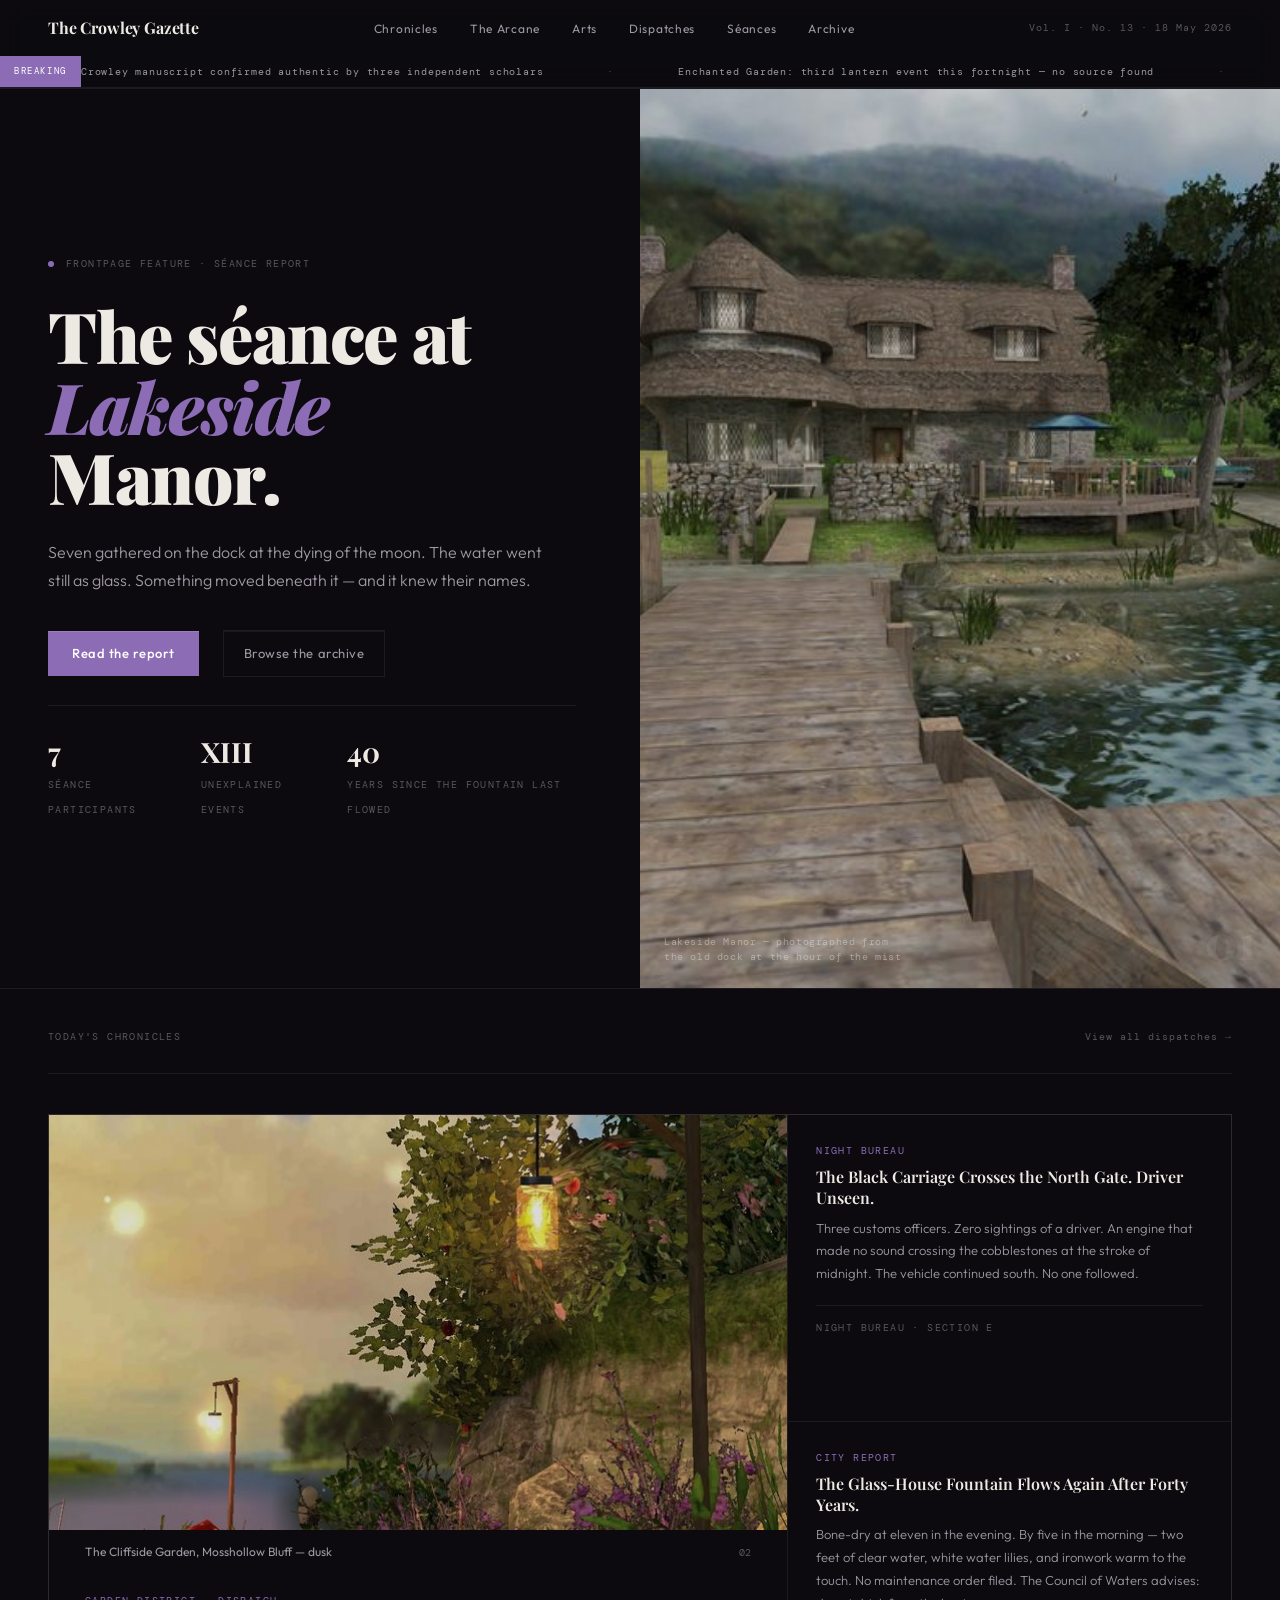
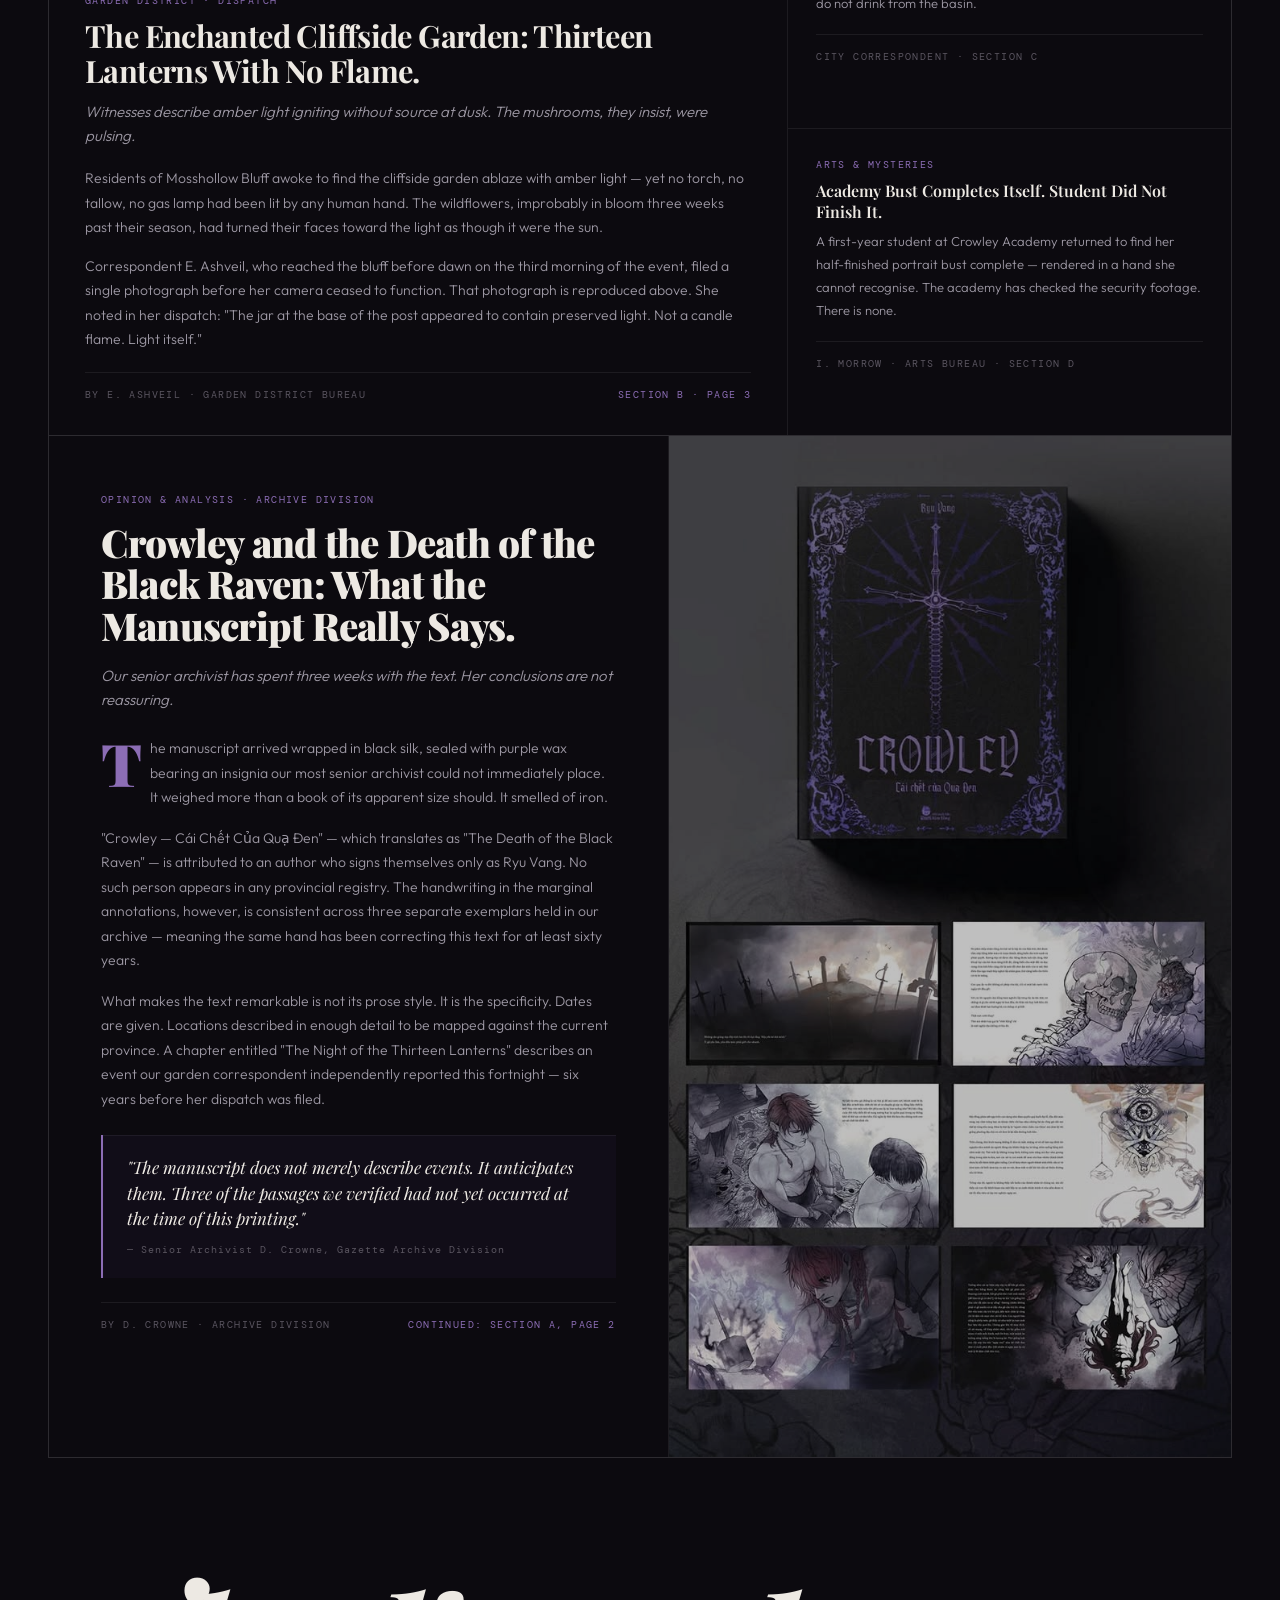
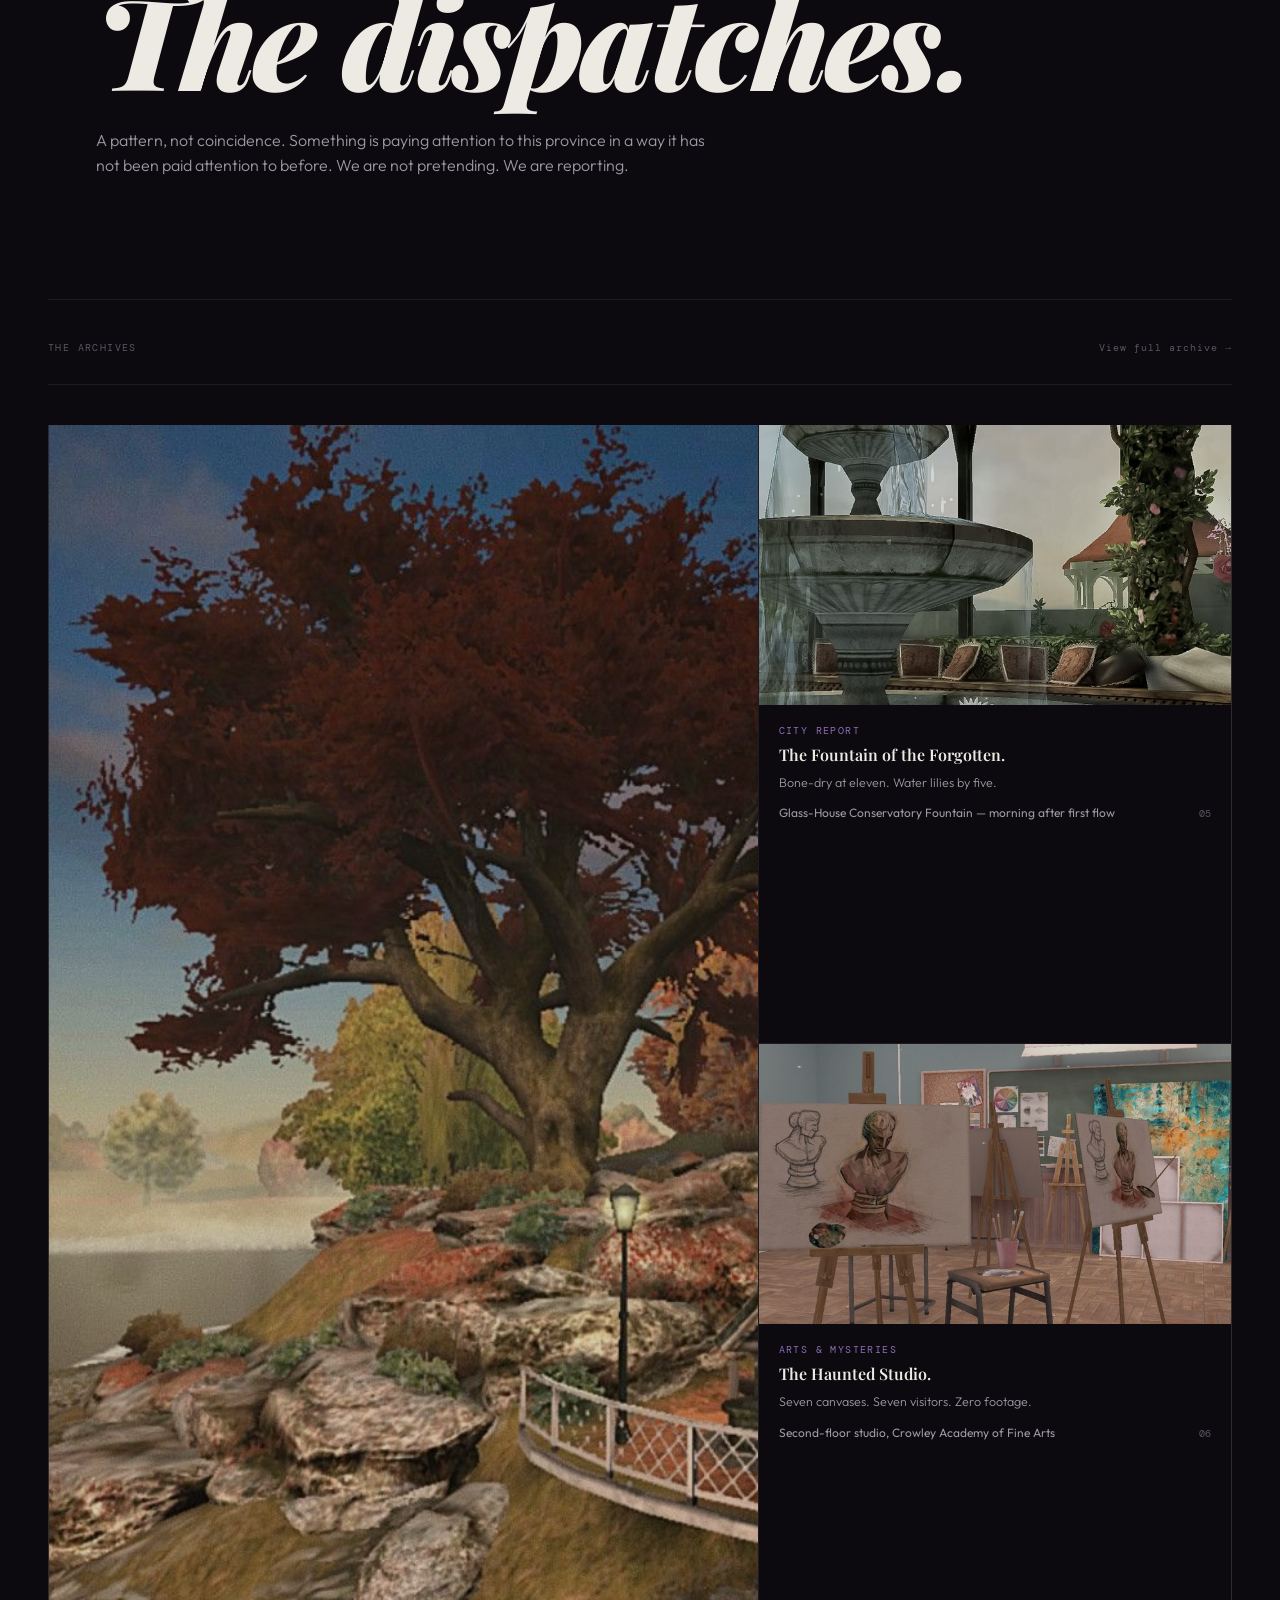
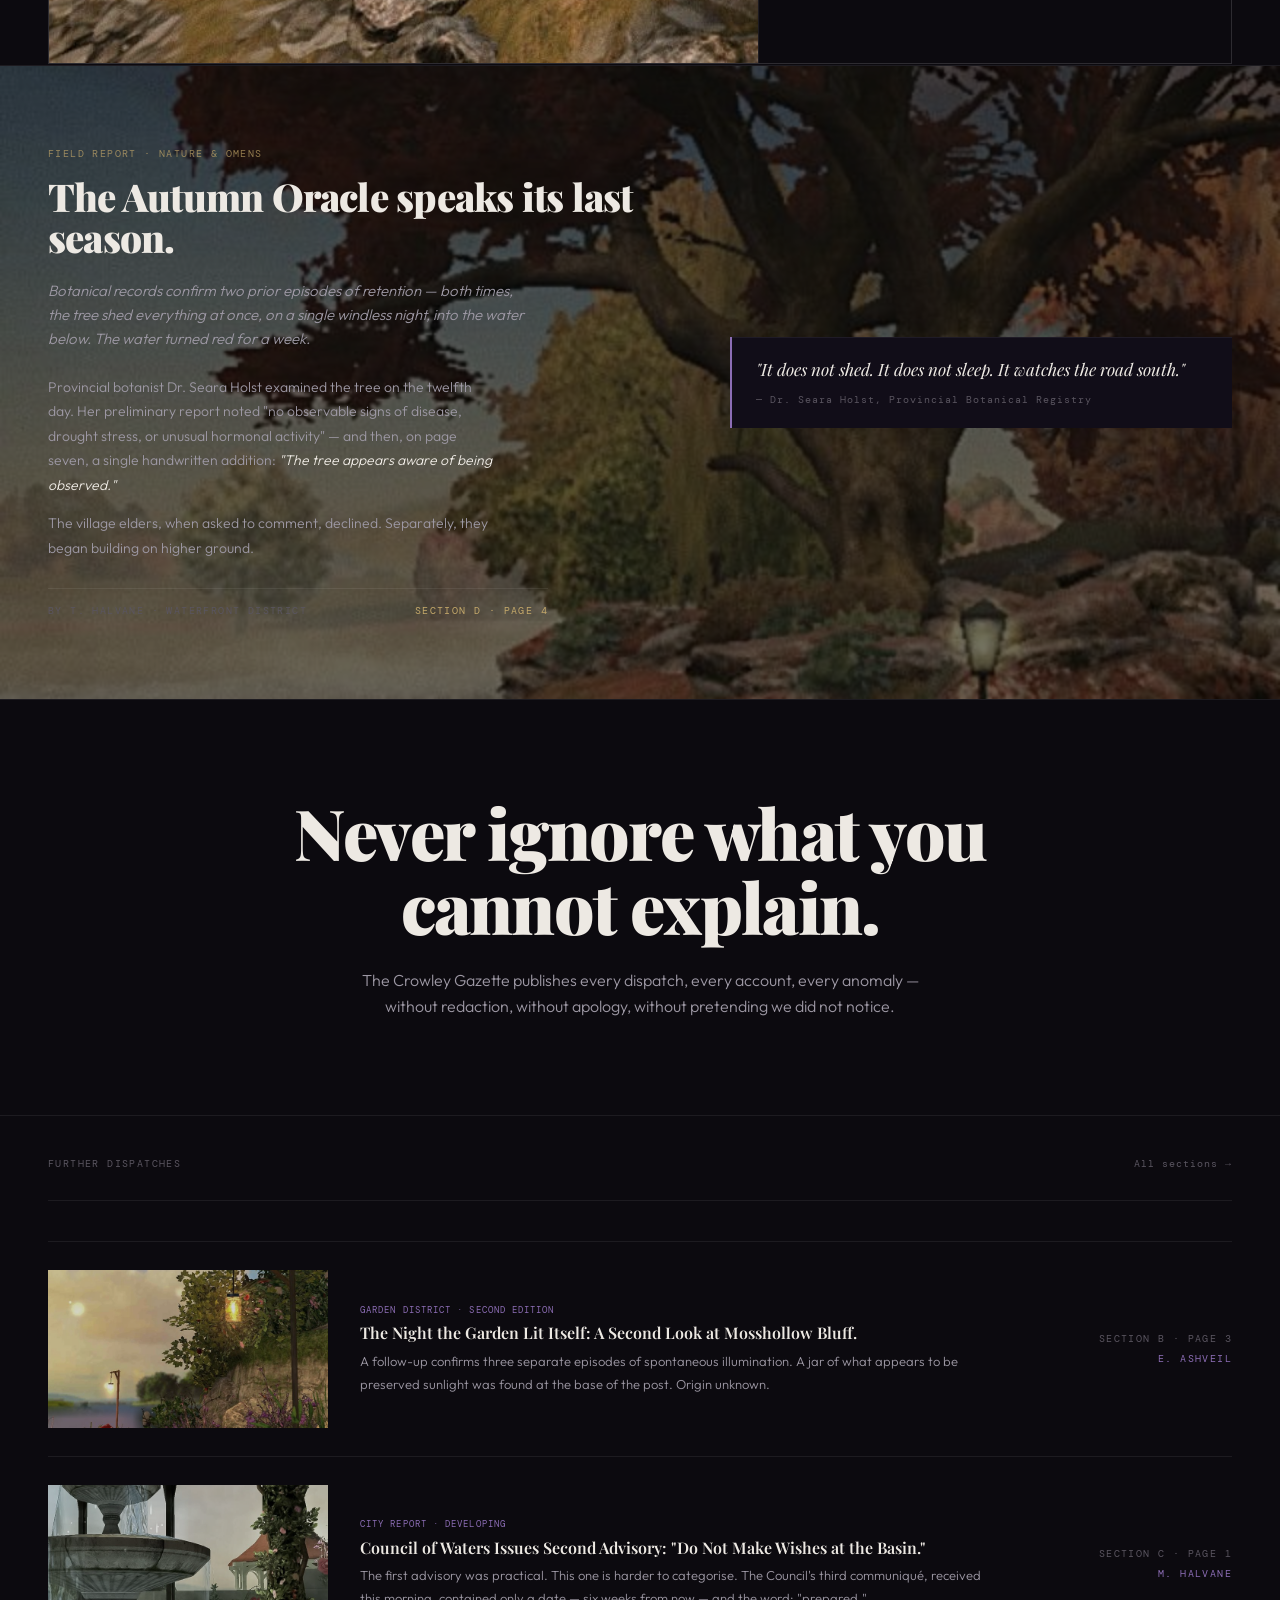
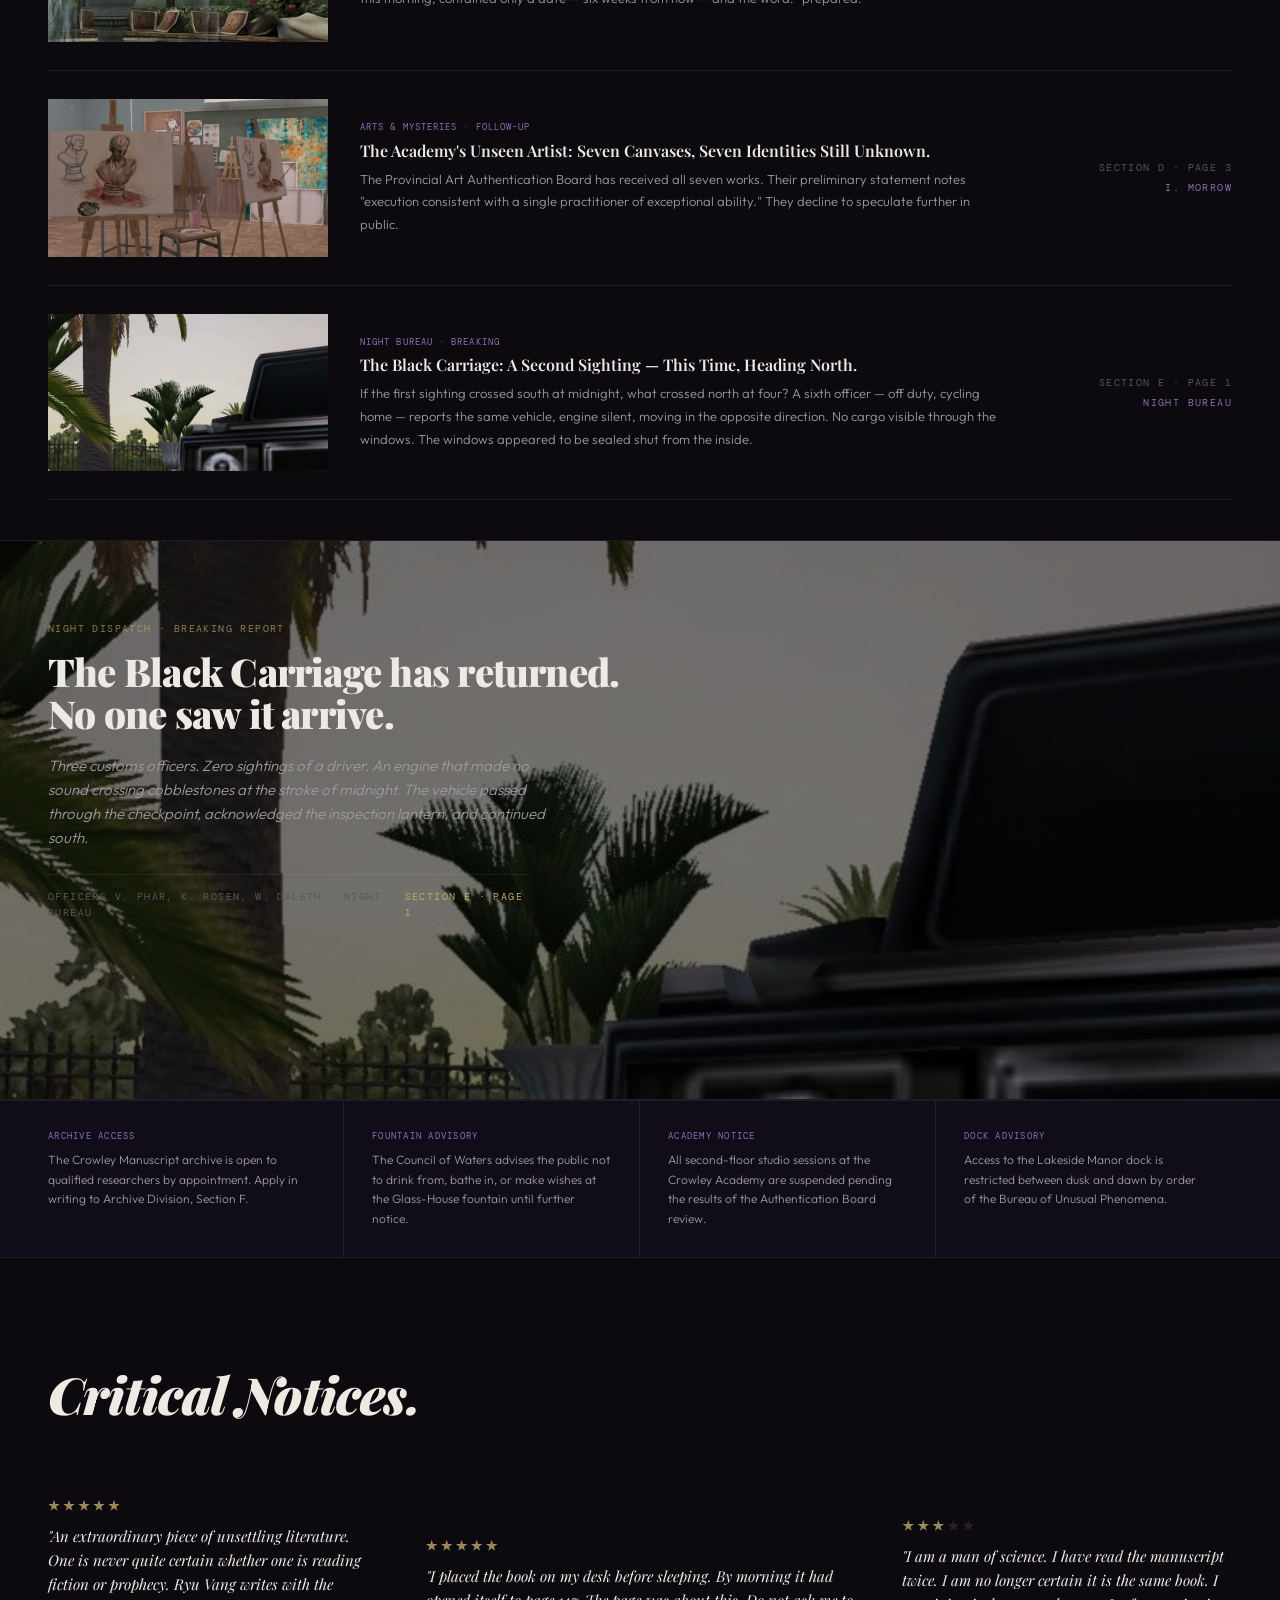
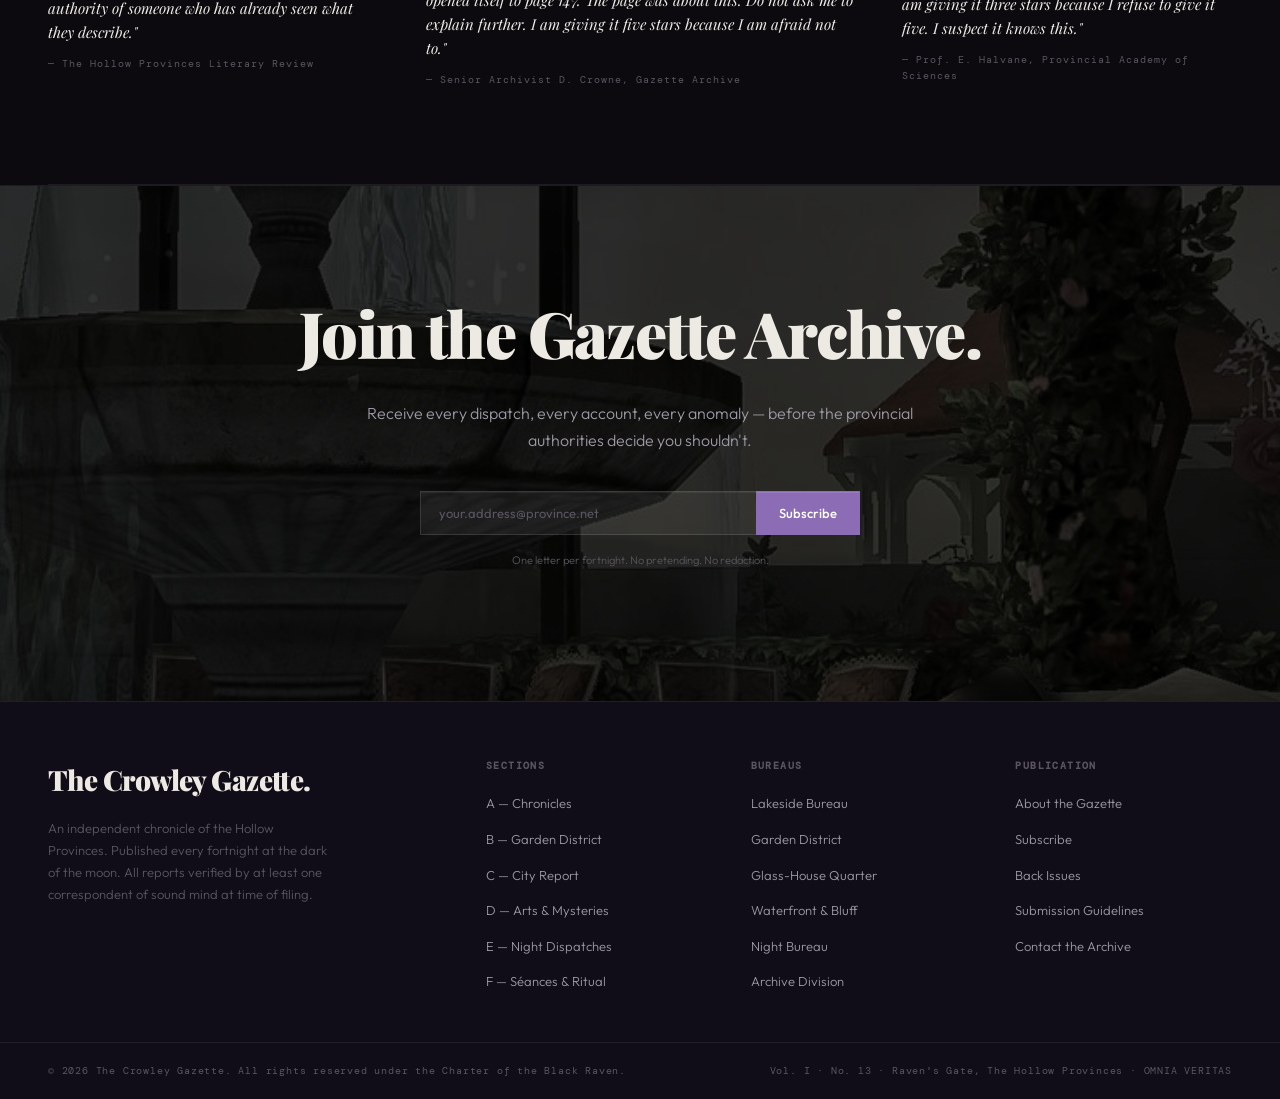
==== commit 2acc7f84: "refactor: rebuild newspaper site to taste-skill design spec Full redesign using leonxlnx/taste-skill" ====
--- a/index.html
+++ b/index.html
@@ -3,1481 +3,1610 @@
 <head>
   <meta charset="UTF-8" />
   <meta name="viewport" content="width=device-width, initial-scale=1.0" />
-  <title>THE CROWLEY GAZETTE — Where Dark Truths Unravel</title>
+  <title>The Crowley Gazette — Where Dark Truths Unravel</title>
   <link rel="preconnect" href="https://fonts.googleapis.com" />
-  <link href="https://fonts.googleapis.com/css2?family=UnifrakturMaguntia&family=Playfair+Display:ital,wght@0,400;0,700;0,900;1,400;1,700&family=EB+Garamond:ital,wght@0,400;0,500;0,600;1,400;1,500&family=Cinzel:wght@400;600;900&family=Cormorant+Garamond:ital,wght@0,300;0,400;0,600;1,300;1,400&display=swap" rel="stylesheet" />
+  <link href="https://fonts.googleapis.com/css2?family=Playfair+Display:ital,wght@0,400;0,600;0,700;0,900;1,400;1,600;1,700&family=Outfit:wght@300;400;500;600&family=DM+Mono:ital,wght@0,300;0,400;1,300&display=swap" rel="stylesheet" />
   <style>
-    /* ── ROOT & RESET ─────────────────────────────────────────── */
+    /* ── TOKENS ───────────────────────────────────────────────── */
+    :root {
+      --bg:         #0c0a0f;
+      --bg-1:       #110d18;
+      --bg-2:       #17121f;
+      --text:       #ede9e3;
+      --text-2:     #9d98a4;
+      --text-3:     #5a5560;
+      --accent:     #8c6db5;       /* muted violet, sat < 80% */
+      --warm:       #c4a86a;       /* muted amber */
+      --border:     rgba(255,255,255,0.07);
+      --border-2:   rgba(255,255,255,0.04);
+      --inner:      rgba(255,255,255,0.06);/* liquid glass inner border */
+      --ease-out:   cubic-bezier(0.16, 1, 0.3, 1);
+      --ease-in-out:cubic-bezier(0.4, 0, 0.2, 1);
+    }
+
     *, *::before, *::after { box-sizing: border-box; margin: 0; padding: 0; }
 
-    :root {
-      --ink:        #0c0810;
-      --deep:       #120820;
-      --purple-dk:  #1e0d35;
-      --purple-md:  #4a1f7a;
-      --purple-lt:  #7c3fbf;
-      --purple-acc: #9b59d0;
-      --gold:       #c9a84c;
-      --gold-lt:    #e8c96c;
-      --cream:      #f0e8d8;
-      --parchment:  #e8dcc0;
-      --paper:      #f5efe0;
-      --rule:       #3a1a5c;
-      --fade:       rgba(12,8,16,0.85);
-      --transition: 0.4s cubic-bezier(0.25, 0.46, 0.45, 0.94);
-    }
-
     html { scroll-behavior: smooth; }
 
     body {
-      background: var(--ink);
-      color: var(--cream);
-      font-family: 'EB Garamond', Georgia, serif;
-      font-size: 17px;
-      line-height: 1.7;
+      background: var(--bg);
+      color: var(--text);
+      font-family: 'Outfit', system-ui, sans-serif;
+      font-size: 16px;
+      line-height: 1.6;
+      -webkit-font-smoothing: antialiased;
       overflow-x: hidden;
     }
 
-    /* ── PROGRESS BAR ─────────────────────────────────────────── */
-    #progress-bar {
+    img { display: block; width: 100%; }
+
+    a { text-decoration: none; color: inherit; }
+
+    /* ── UTILITIES ────────────────────────────────────────────── */
+    .mono {
+      font-family: 'DM Mono', monospace;
+      font-size: 11px;
+      letter-spacing: 0.08em;
+      color: var(--text-3);
+    }
+
+    .serif { font-family: 'Playfair Display', Georgia, serif; }
+
+    .label {
+      font-family: 'DM Mono', monospace;
+      font-size: 10px;
+      letter-spacing: 0.14em;
+      text-transform: uppercase;
+      color: var(--text-3);
+    }
+
+    .accent-text { color: var(--accent); }
+    .warm-text   { color: var(--warm); }
+
+    /* ── READING PROGRESS ─────────────────────────────────────── */
+    #read-progress {
       position: fixed;
       top: 0; left: 0;
-      height: 3px;
+      height: 1px;
       width: 0%;
-      background: linear-gradient(90deg, var(--purple-md), var(--gold));
+      background: var(--accent);
       z-index: 9999;
       transition: width 0.1s linear;
     }
 
-    /* ── HEADER / MASTHEAD ────────────────────────────────────── */
-    .site-header {
+    /* ── SCROLL REVEAL ────────────────────────────────────────── */
+    .reveal {
+      opacity: 0;
+      transform: translateY(20px);
+      transition: opacity 0.7s var(--ease-out), transform 0.7s var(--ease-out);
+    }
+    .reveal.visible { opacity: 1; transform: translateY(0); }
+
+    .reveal-delay-1 { transition-delay: 0.1s; }
+    .reveal-delay-2 { transition-delay: 0.2s; }
+    .reveal-delay-3 { transition-delay: 0.32s; }
+    .reveal-delay-4 { transition-delay: 0.44s; }
+
+    /* ── NAVIGATION ───────────────────────────────────────────── */
+    .site-nav {
       position: sticky;
       top: 0;
-      z-index: 1000;
-      background: var(--ink);
-      border-bottom: 1px solid var(--rule);
-    }
-
-    .top-bar {
-      display: flex;
+      z-index: 100;
+      background: rgba(12, 10, 15, 0.9);
+      backdrop-filter: blur(12px);
+      -webkit-backdrop-filter: blur(12px);
+      border-bottom: 1px solid var(--border);
+    }
+
+    .nav-inner {
+      display: flex;
+      align-items: center;
       justify-content: space-between;
+      max-width: 1400px;
+      margin: 0 auto;
+      padding: 0 48px;
+      height: 56px;
+    }
+
+    .nav-logo {
+      font-family: 'Playfair Display', serif;
+      font-size: 16px;
+      font-weight: 700;
+      letter-spacing: -0.01em;
+      color: var(--text);
+      white-space: nowrap;
+    }
+
+    .nav-links {
+      display: flex;
       align-items: center;
-      padding: 6px 40px;
-      background: var(--purple-dk);
-      font-family: 'Cinzel', serif;
-      font-size: 11px;
+      gap: 32px;
+      list-style: none;
+    }
+
+    .nav-links a {
+      font-family: 'Outfit', sans-serif;
+      font-size: 12px;
+      font-weight: 400;
+      letter-spacing: 0.06em;
+      color: var(--text-2);
+      transition: color 0.25s var(--ease-out);
+    }
+    .nav-links a:hover { color: var(--text); }
+
+    .nav-issue {
+      font-family: 'DM Mono', monospace;
+      font-size: 10px;
+      letter-spacing: 0.1em;
+      color: var(--text-3);
+      white-space: nowrap;
+    }
+
+    /* ── MARQUEE TICKER ───────────────────────────────────────── */
+    .ticker {
+      border-bottom: 1px solid var(--border);
+      overflow: hidden;
+      display: flex;
+      align-items: center;
+      height: 32px;
+    }
+
+    .ticker-tag {
+      background: var(--accent);
+      flex-shrink: 0;
+      padding: 0 14px;
+      height: 100%;
+      display: flex;
+      align-items: center;
+      font-family: 'DM Mono', monospace;
+      font-size: 9px;
       letter-spacing: 0.18em;
-      color: var(--gold);
-      border-bottom: 1px solid var(--rule);
-    }
-
-    .top-bar .edition-tag {
-      background: var(--purple-md);
-      padding: 2px 10px;
-      border: 1px solid var(--gold);
-      letter-spacing: 0.2em;
-    }
-
-    .masthead {
-      text-align: center;
-      padding: 28px 40px 14px;
+      text-transform: uppercase;
+      color: #fff;
+    }
+
+    .ticker-track {
+      flex: 1;
+      overflow: hidden;
+      display: flex;
+      align-items: center;
+    }
+
+    .ticker-items {
+      display: flex;
+      gap: 64px;
+      animation: marquee 48s linear infinite;
+      white-space: nowrap;
+      will-change: transform;
+    }
+
+    .ticker-items span {
+      font-family: 'DM Mono', monospace;
+      font-size: 10px;
+      letter-spacing: 0.08em;
+      color: var(--text-2);
+    }
+
+    .ticker-items .dot {
+      color: var(--accent);
+      opacity: 0.5;
+    }
+
+    @keyframes marquee {
+      from { transform: translateX(0); }
+      to   { transform: translateX(-50%); }
+    }
+
+    /* ── LAYOUT WRAPPER ───────────────────────────────────────── */
+    .wrap {
+      max-width: 1400px;
+      margin: 0 auto;
+      padding: 0 48px;
+    }
+
+    /* ── SECTION LABEL ROW ────────────────────────────────────── */
+    .section-label-row {
+      display: flex;
+      align-items: center;
+      justify-content: space-between;
+      padding: 40px 0 28px;
+      border-bottom: 1px solid var(--border);
+      margin-bottom: 40px;
+    }
+
+    .section-label-row .see-all {
+      font-family: 'DM Mono', monospace;
+      font-size: 10px;
+      letter-spacing: 0.1em;
+      color: var(--text-3);
+      transition: color 0.25s;
+    }
+    .section-label-row .see-all:hover { color: var(--text-2); }
+
+    /* ── ════════════════════════════════════════════════════════
+       HERO
+    ═══════════════════════════════════════════════════════════ */
+    .hero {
+      min-height: 100dvh;
+      display: grid;
+      grid-template-columns: 1fr 1fr;
+      align-items: stretch;
+      border-bottom: 1px solid var(--border);
+    }
+
+    .hero-left {
+      display: flex;
+      flex-direction: column;
+      justify-content: center;
+      padding: 80px 64px 80px 48px;
+      gap: 28px;
+    }
+
+    .hero-eyebrow {
+      display: flex;
+      align-items: center;
+      gap: 12px;
+    }
+
+    .hero-eyebrow .dot {
+      width: 6px; height: 6px;
+      border-radius: 50%;
+      background: var(--accent);
+      flex-shrink: 0;
+      animation: pulse 2.4s ease-in-out infinite;
+    }
+
+    @keyframes pulse {
+      0%, 100% { opacity: 1; transform: scale(1); }
+      50%       { opacity: 0.4; transform: scale(0.7); }
+    }
+
+    .hero-headline {
+      font-family: 'Playfair Display', serif;
+      font-size: clamp(44px, 5.5vw, 80px);
+      font-weight: 900;
+      line-height: 1.0;
+      letter-spacing: -0.02em;
+      color: var(--text);
+    }
+
+    .hero-headline em {
+      font-style: italic;
+      color: var(--accent);
+    }
+
+    .hero-dek {
+      font-family: 'Outfit', sans-serif;
+      font-size: 16px;
+      font-weight: 300;
+      line-height: 1.7;
+      color: var(--text-2);
+      max-width: 46ch;
+    }
+
+    .hero-links {
+      display: flex;
+      align-items: center;
+      gap: 24px;
+      padding-top: 8px;
+    }
+
+    .btn-primary {
+      display: inline-flex;
+      align-items: center;
+      gap: 8px;
+      background: var(--accent);
+      color: #fff;
+      padding: 12px 24px;
+      font-family: 'Outfit', sans-serif;
+      font-size: 13px;
+      font-weight: 500;
+      letter-spacing: 0.04em;
+      transition: background 0.25s var(--ease-out), transform 0.15s;
+      box-shadow: inset 0 1px 0 rgba(255,255,255,0.12);
+    }
+    .btn-primary:hover  { background: #7a5da0; }
+    .btn-primary:active { transform: scale(0.98); }
+
+    .btn-ghost {
+      display: inline-flex;
+      align-items: center;
+      gap: 8px;
+      border: 1px solid var(--border);
+      color: var(--text-2);
+      padding: 12px 20px;
+      font-family: 'Outfit', sans-serif;
+      font-size: 13px;
+      font-weight: 400;
+      letter-spacing: 0.04em;
+      transition: border-color 0.25s, color 0.25s, transform 0.15s;
+      box-shadow: inset 0 1px 0 var(--inner);
+    }
+    .btn-ghost:hover  { border-color: rgba(255,255,255,0.18); color: var(--text); }
+    .btn-ghost:active { transform: scale(0.98); }
+
+    .hero-meta {
+      padding-top: 32px;
+      border-top: 1px solid var(--border);
+      display: flex;
+      gap: 32px;
+    }
+
+    .hero-stat strong {
+      display: block;
+      font-family: 'Playfair Display', serif;
+      font-size: 28px;
+      font-weight: 700;
+      color: var(--text);
+      line-height: 1;
+      margin-bottom: 4px;
+    }
+
+    .hero-right {
       position: relative;
       overflow: hidden;
     }
 
-    .masthead::before,
-    .masthead::after {
-      content: '';
-      position: absolute;
-      left: 0; right: 0;
-      height: 1px;
-      background: linear-gradient(90deg, transparent, var(--gold), var(--purple-lt), var(--gold), transparent);
-    }
-    .masthead::before { top: 0; }
-    .masthead::after  { bottom: 0; }
-
-    .masthead-ornament {
-      font-family: 'Cinzel', serif;
-      font-size: 10px;
-      letter-spacing: 0.5em;
-      color: var(--gold);
-      opacity: 0.7;
-      margin-bottom: 6px;
-    }
-
-    .masthead-title {
-      font-family: 'UnifrakturMaguntia', cursive;
-      font-size: clamp(48px, 7vw, 96px);
-      color: var(--cream);
-      line-height: 1;
-      text-shadow:
-        0 0 40px rgba(155,89,208,0.5),
-        0 0 80px rgba(155,89,208,0.2),
-        2px 2px 0 var(--purple-dk);
-      letter-spacing: 0.02em;
-    }
-
-    .masthead-sub {
-      font-family: 'Cinzel', serif;
-      font-size: 11px;
-      letter-spacing: 0.4em;
-      color: var(--gold);
-      margin-top: 8px;
-      text-transform: uppercase;
-    }
-
-    .masthead-rule {
-      display: flex;
-      align-items: center;
-      gap: 14px;
-      margin: 14px 0 0;
-      padding: 0 10px;
-    }
-    .masthead-rule hr {
-      flex: 1;
-      border: none;
-      border-top: 1px solid var(--gold);
-      opacity: 0.5;
-    }
-    .masthead-rule .diamond {
-      width: 8px; height: 8px;
-      background: var(--gold);
-      transform: rotate(45deg);
-      flex-shrink: 0;
-    }
-    .masthead-rule .diamond.sm {
-      width: 5px; height: 5px;
-      background: var(--purple-lt);
-    }
-
-    /* ── NAV ──────────────────────────────────────────────────── */
-    .main-nav {
-      display: flex;
-      justify-content: center;
-      gap: 0;
-      padding: 10px 40px;
-      border-top: 1px solid rgba(74,31,122,0.4);
-      flex-wrap: wrap;
-    }
-
-    .main-nav a {
-      font-family: 'Cinzel', serif;
-      font-size: 10.5px;
-      letter-spacing: 0.22em;
-      color: var(--cream);
-      text-decoration: none;
-      padding: 6px 18px;
-      text-transform: uppercase;
-      position: relative;
-      transition: color var(--transition);
-    }
-
-    .main-nav a::after {
-      content: '✦';
-      position: absolute;
-      right: -1px;
-      top: 50%;
-      transform: translateY(-50%);
-      color: var(--rule);
-      font-size: 8px;
-    }
-    .main-nav a:last-child::after { display: none; }
-
-    .main-nav a:hover { color: var(--gold); }
-
-    /* ── BREAKING TICKER ──────────────────────────────────────── */
-    .ticker-wrap {
-      background: var(--purple-md);
-      border-top: 1px solid var(--rule);
-      border-bottom: 2px solid var(--gold);
-      padding: 0;
-      overflow: hidden;
-      display: flex;
-      align-items: stretch;
-    }
-
-    .ticker-label {
-      background: var(--gold);
-      color: var(--ink);
-      font-family: 'Cinzel', serif;
-      font-size: 10px;
-      font-weight: 700;
-      letter-spacing: 0.18em;
-      padding: 8px 16px;
-      white-space: nowrap;
-      flex-shrink: 0;
-      display: flex;
-      align-items: center;
-    }
-
-    .ticker-content {
-      overflow: hidden;
-      flex: 1;
-      display: flex;
-      align-items: center;
-    }
-
-    .ticker-inner {
-      display: inline-flex;
-      gap: 80px;
-      animation: ticker 38s linear infinite;
-      white-space: nowrap;
-    }
-
-    .ticker-inner span {
-      font-family: 'Cinzel', serif;
-      font-size: 10.5px;
-      letter-spacing: 0.12em;
-      color: var(--cream);
-    }
-
-    .ticker-inner .sep {
-      color: var(--gold);
-      opacity: 0.6;
-    }
-
-    @keyframes ticker {
-      from { transform: translateX(100vw); }
-      to   { transform: translateX(-100%); }
-    }
-
-    /* ── PAGE WRAPPER ─────────────────────────────────────────── */
-    .page {
-      max-width: 1440px;
-      margin: 0 auto;
-      padding: 0 40px 60px;
-    }
-
-    /* ── SECTION HEADINGS ─────────────────────────────────────── */
-    .section-heading {
-      display: flex;
-      align-items: center;
-      gap: 16px;
-      margin: 40px 0 24px;
-    }
-
-    .section-heading h2 {
-      font-family: 'Cinzel', serif;
-      font-size: 11px;
-      letter-spacing: 0.5em;
-      color: var(--gold);
-      text-transform: uppercase;
-      white-space: nowrap;
-    }
-
-    .section-heading .rule-line {
-      flex: 1;
-      height: 1px;
-      background: linear-gradient(90deg, var(--gold), transparent);
-      opacity: 0.4;
-    }
-
-    /* ── HERO ROW ─────────────────────────────────────────────── */
-    .hero-grid {
-      display: grid;
-      grid-template-columns: 1fr 2.2fr 1fr;
-      gap: 1px;
-      background: var(--rule);
-      border: 1px solid var(--rule);
-      margin-top: 30px;
-    }
-
-    .hero-grid > * {
-      background: var(--deep);
-    }
-
-    /* ── ARTICLE CARD BASE ────────────────────────────────────── */
-    .article-card {
-      padding: 24px;
-      position: relative;
-      transition: background var(--transition);
-    }
-
-    .article-card:hover {
-      background: rgba(30,13,53,0.95);
-    }
-
-    .article-label {
-      font-family: 'Cinzel', serif;
-      font-size: 9px;
-      letter-spacing: 0.4em;
-      color: var(--purple-acc);
-      text-transform: uppercase;
-      margin-bottom: 10px;
-      display: flex;
-      align-items: center;
-      gap: 8px;
-    }
-
-    .article-label::before {
-      content: '';
-      display: inline-block;
-      width: 20px;
-      height: 1px;
-      background: var(--purple-acc);
-    }
-
-    .article-hed {
-      font-family: 'Playfair Display', serif;
-      line-height: 1.15;
-      margin-bottom: 12px;
-      color: var(--cream);
-    }
-
-    .article-hed.xl { font-size: clamp(26px, 3vw, 42px); font-weight: 900; }
-    .article-hed.lg { font-size: clamp(20px, 2.2vw, 32px); font-weight: 700; }
-    .article-hed.md { font-size: clamp(16px, 1.6vw, 22px); font-weight: 700; }
-    .article-hed.sm { font-size: 15px; font-weight: 700; }
-
-    .article-dek {
-      font-family: 'Cormorant Garamond', serif;
-      font-size: 14px;
-      font-style: italic;
-      color: var(--gold-lt);
-      margin-bottom: 14px;
-      line-height: 1.5;
-    }
-
-    .article-body {
-      font-family: 'EB Garamond', serif;
-      font-size: 14.5px;
-      line-height: 1.75;
-      color: rgba(240,232,216,0.82);
-      columns: 1;
-    }
-
-    .article-body.two-col {
-      columns: 2;
-      column-gap: 24px;
-      column-rule: 1px solid var(--rule);
-    }
-
-    /* Drop cap */
-    .article-body.dropcap::first-letter {
-      font-family: 'UnifrakturMaguntia', cursive;
-      font-size: 5.2em;
-      float: left;
-      line-height: 0.72;
-      margin-right: 8px;
-      margin-top: 6px;
-      color: var(--purple-acc);
-      text-shadow: 0 0 20px rgba(155,89,208,0.4);
-    }
-
-    .article-meta {
-      font-family: 'Cinzel', serif;
-      font-size: 9.5px;
-      letter-spacing: 0.2em;
-      color: rgba(201,168,76,0.55);
-      margin-top: 16px;
-      padding-top: 12px;
-      border-top: 1px solid rgba(58,26,92,0.6);
-    }
-
-    /* ── IMAGE CONTAINERS ─────────────────────────────────────── */
-    .img-wrap {
-      position: relative;
-      overflow: hidden;
-    }
-
-    .img-wrap img {
+    .hero-right img {
       width: 100%;
       height: 100%;
       object-fit: cover;
-      display: block;
-      filter: saturate(0.88) contrast(1.06);
-      transition: transform 0.7s ease, filter 0.5s ease;
-    }
-
-    .img-wrap:hover img {
-      transform: scale(1.04);
-      filter: saturate(1.0) contrast(1.1);
-    }
-
-    .img-caption {
+      filter: brightness(0.85) saturate(0.9);
+      transition: transform 1.2s var(--ease-out), filter 0.6s;
+    }
+
+    .hero-right:hover img {
+      transform: scale(1.03);
+      filter: brightness(0.9) saturate(1.0);
+    }
+
+    .hero-img-meta {
       position: absolute;
-      bottom: 0; left: 0; right: 0;
-      background: linear-gradient(transparent, rgba(12,8,16,0.92));
-      padding: 32px 16px 12px;
-      font-family: 'Cormorant Garamond', serif;
+      bottom: 24px;
+      left: 24px;
+      right: 24px;
+      display: flex;
+      justify-content: space-between;
+      align-items: flex-end;
+    }
+
+    .hero-img-caption {
+      font-family: 'DM Mono', monospace;
+      font-size: 10px;
+      color: rgba(237,233,227,0.45);
+      letter-spacing: 0.06em;
+      max-width: 40ch;
+      line-height: 1.5;
+    }
+
+    .hero-img-num {
+      font-family: 'Playfair Display', serif;
+      font-size: 48px;
+      font-weight: 900;
+      color: rgba(255,255,255,0.07);
+      line-height: 1;
+    }
+
+    /* ── ════════════════════════════════════════════════════════
+       CHRONICLES — ASYMMETRIC GRID
+    ═══════════════════════════════════════════════════════════ */
+    .chronicles-grid {
+      display: grid;
+      grid-template-columns: 2fr 1.2fr;
+      gap: 1px;
+      background: var(--border);
+      border: 1px solid var(--border);
+    }
+
+    .chronicle-main {
+      background: var(--bg);
+    }
+
+    .chronicle-main .img-block {
+      overflow: hidden;
+      aspect-ratio: 16/9;
+    }
+
+    .chronicle-main .img-block img {
+      height: 100%;
+      object-fit: cover;
+      filter: saturate(0.85) brightness(0.88);
+      transition: transform 0.8s var(--ease-out);
+    }
+    .chronicle-main:hover .img-block img { transform: scale(1.04); }
+
+    .chronicle-body {
+      padding: 32px 36px;
+    }
+
+    .chronicle-sidebar {
+      background: var(--bg);
+      display: flex;
+      flex-direction: column;
+    }
+
+    .sidebar-story {
+      padding: 28px 28px;
+      border-bottom: 1px solid var(--border);
+      flex: 1;
+      transition: background 0.3s;
+    }
+    .sidebar-story:last-child { border-bottom: none; }
+    .sidebar-story:hover { background: var(--bg-1); }
+
+    /* ── ════════════════════════════════════════════════════════
+       ARTICLE TYPOGRAPHY ATOMS
+    ═══════════════════════════════════════════════════════════ */
+    .hed-xl {
+      font-family: 'Playfair Display', serif;
+      font-size: clamp(28px, 3vw, 48px);
+      font-weight: 900;
+      line-height: 1.08;
+      letter-spacing: -0.02em;
+      color: var(--text);
+    }
+
+    .hed-lg {
+      font-family: 'Playfair Display', serif;
+      font-size: clamp(22px, 2.4vw, 36px);
+      font-weight: 700;
+      line-height: 1.12;
+      letter-spacing: -0.02em;
+      color: var(--text);
+    }
+
+    .hed-md {
+      font-family: 'Playfair Display', serif;
+      font-size: clamp(17px, 1.8vw, 24px);
+      font-weight: 700;
+      line-height: 1.2;
+      letter-spacing: -0.01em;
+      color: var(--text);
+    }
+
+    .hed-sm {
+      font-family: 'Playfair Display', serif;
+      font-size: 16px;
+      font-weight: 600;
+      line-height: 1.3;
+      color: var(--text);
+    }
+
+    .dek {
+      font-family: 'Outfit', sans-serif;
+      font-size: 15px;
       font-style: italic;
+      font-weight: 300;
+      color: var(--text-2);
+      line-height: 1.6;
+    }
+
+    .body-text {
+      font-family: 'Outfit', sans-serif;
+      font-size: 14px;
+      font-weight: 300;
+      line-height: 1.75;
+      color: var(--text-2);
+    }
+
+    .body-text p + p { margin-top: 14px; }
+
+    .art-meta {
+      margin-top: 20px;
+      padding-top: 14px;
+      border-top: 1px solid var(--border);
+      display: flex;
+      align-items: center;
+      justify-content: space-between;
+    }
+
+    /* ── IMAGE LABEL (below image, taste-skill style) ─────────── */
+    .img-label-row {
+      display: flex;
+      align-items: baseline;
+      justify-content: space-between;
+      padding: 10px 0 0;
+    }
+
+    .img-label-row .img-title {
+      font-family: 'Outfit', sans-serif;
       font-size: 12px;
-      color: rgba(240,232,216,0.75);
-      letter-spacing: 0.05em;
-    }
-
-    .img-overlay-label {
-      position: absolute;
-      top: 12px; left: 12px;
-      background: var(--purple-md);
-      border: 1px solid var(--purple-acc);
-      font-family: 'Cinzel', serif;
-      font-size: 9px;
-      letter-spacing: 0.25em;
-      color: var(--cream);
-      padding: 4px 10px;
-      text-transform: uppercase;
-    }
-
-    /* ── HERO CENTER ARTICLE ──────────────────────────────────── */
-    .hero-center {
-      padding: 0;
-      display: flex;
-      flex-direction: column;
-    }
-
-    .hero-center .img-wrap {
-      height: 420px;
-      flex-shrink: 0;
-    }
-
-    .hero-center .hero-text {
-      padding: 28px 32px;
-      flex: 1;
-    }
-
-    .hero-center .article-hed.xl {
-      font-size: clamp(28px, 3.5vw, 52px);
+      font-weight: 400;
+      color: var(--text-2);
+    }
+
+    .img-label-row .img-num {
+      font-family: 'DM Mono', monospace;
+      font-size: 10px;
+      color: var(--text-3);
     }
 
     /* ── PULL QUOTE ───────────────────────────────────────────── */
     .pull-quote {
-      border-left: 3px solid var(--purple-acc);
-      border-right: 3px solid var(--purple-acc);
-      margin: 20px 0;
-      padding: 16px 20px;
-      text-align: center;
-      background: linear-gradient(135deg, rgba(74,31,122,0.15), rgba(12,8,16,0.3));
+      margin: 24px 0;
+      padding: 20px 24px;
+      border-left: 2px solid var(--accent);
+      background: var(--bg-1);
+      box-shadow: inset 0 1px 0 var(--inner);
     }
 
     .pull-quote p {
       font-family: 'Playfair Display', serif;
       font-style: italic;
-      font-size: 18px;
-      color: var(--gold-lt);
-      line-height: 1.45;
+      font-size: 17px;
+      line-height: 1.5;
+      color: var(--text);
     }
 
     .pull-quote cite {
       display: block;
       margin-top: 10px;
-      font-family: 'Cinzel', serif;
-      font-size: 9px;
-      letter-spacing: 0.3em;
-      color: var(--purple-acc);
+      font-family: 'DM Mono', monospace;
+      font-size: 10px;
+      letter-spacing: 0.1em;
+      color: var(--text-3);
       font-style: normal;
     }
 
-    /* ── MID GRID ─────────────────────────────────────────────── */
-    .mid-grid {
+    /* ── ════════════════════════════════════════════════════════
+       MANUSCRIPT SECTION — SPLIT SCREEN
+    ═══════════════════════════════════════════════════════════ */
+    .manuscript-split {
       display: grid;
-      grid-template-columns: 1.1fr 1.8fr 1.1fr;
+      grid-template-columns: 1.1fr 1fr;
       gap: 1px;
-      background: var(--rule);
-      border: 1px solid var(--rule);
+      background: var(--border);
+      border: 1px solid var(--border);
       border-top: none;
     }
 
-    /* ── WIDE FEATURE ROW ─────────────────────────────────────── */
-    .feature-row {
-      display: grid;
-      grid-template-columns: 1.6fr 1fr;
-      gap: 1px;
-      background: var(--rule);
-      border: 1px solid var(--rule);
-      border-top: none;
-    }
-
-    /* ── FULL BANNER ──────────────────────────────────────────── */
-    .full-banner {
-      border: 1px solid var(--rule);
-      border-top: none;
-      background: var(--deep);
+    .manuscript-text {
+      background: var(--bg);
+      padding: 56px 52px;
+    }
+
+    .manuscript-image {
+      background: var(--bg-1);
       position: relative;
       overflow: hidden;
     }
 
-    .full-banner .img-wrap {
-      height: 500px;
-    }
-
-    .full-banner .banner-overlay {
+    .manuscript-image img {
+      height: 100%;
+      object-fit: cover;
+      filter: saturate(0.7) brightness(0.75);
+      transition: transform 0.9s var(--ease-out);
+    }
+    .manuscript-image:hover img { transform: scale(1.03); }
+
+    .dropcap::first-letter {
+      font-family: 'Playfair Display', serif;
+      font-size: 4.2em;
+      font-weight: 900;
+      float: left;
+      line-height: 0.78;
+      margin-right: 8px;
+      margin-top: 4px;
+      color: var(--accent);
+    }
+
+    /* ── ════════════════════════════════════════════════════════
+       TYPOGRAPHIC CLARITY MOMENT
+    ═══════════════════════════════════════════════════════════ */
+    .clarity-section {
+      padding: 120px 48px;
+      text-align: left;
+      border-bottom: 1px solid var(--border);
+      max-width: 1400px;
+      margin: 0 auto;
+    }
+
+    .clarity-section .clarity-word {
+      font-family: 'Playfair Display', serif;
+      font-size: clamp(72px, 10vw, 148px);
+      font-weight: 900;
+      font-style: italic;
+      line-height: 0.95;
+      letter-spacing: -0.03em;
+      color: var(--text);
+    }
+
+    .clarity-section .clarity-sub {
+      font-family: 'Outfit', sans-serif;
+      font-size: 16px;
+      font-weight: 300;
+      color: var(--text-2);
+      margin-top: 28px;
+      max-width: 56ch;
+    }
+
+    /* ── ════════════════════════════════════════════════════════
+       ARCHIVE GRID — 2×2 ASYMMETRIC
+    ═══════════════════════════════════════════════════════════ */
+    .archive-grid {
+      display: grid;
+      grid-template-columns: 1.5fr 1fr;
+      grid-template-rows: auto auto;
+      gap: 1px;
+      background: var(--border);
+      border: 1px solid var(--border);
+      border-top: none;
+    }
+
+    .archive-cell {
+      background: var(--bg);
+      overflow: hidden;
+    }
+
+    .archive-cell .img-block {
+      overflow: hidden;
+    }
+
+    .archive-cell .img-block img {
+      width: 100%;
+      height: 280px;
+      object-fit: cover;
+      filter: saturate(0.8) brightness(0.85);
+      transition: transform 0.8s var(--ease-out), filter 0.5s;
+    }
+    .archive-cell:hover .img-block img {
+      transform: scale(1.04);
+      filter: saturate(0.9) brightness(0.9);
+    }
+
+    .archive-cell.tall .img-block img { height: 100%; min-height: 400px; }
+
+    .archive-cell-body {
+      padding: 18px 20px 20px;
+    }
+
+    /* ── ════════════════════════════════════════════════════════
+       FEATURE — FULL BLEED WITH OVERLAY
+    ═══════════════════════════════════════════════════════════ */
+    .feature-full {
+      position: relative;
+      border-top: 1px solid var(--border);
+      border-bottom: 1px solid var(--border);
+      overflow: hidden;
+      min-height: 560px;
+    }
+
+    .feature-full img {
+      width: 100%;
+      height: 100%;
+      min-height: 560px;
+      object-fit: cover;
+      filter: brightness(0.45) saturate(0.7);
       position: absolute;
       inset: 0;
-      background: linear-gradient(
-        90deg,
-        rgba(12,8,16,0.95) 0%,
-        rgba(12,8,16,0.75) 45%,
-        rgba(12,8,16,0.2) 100%
-      );
-      display: flex;
+      transition: transform 1.2s var(--ease-out);
+    }
+    .feature-full:hover img { transform: scale(1.03); }
+
+    .feature-overlay {
+      position: relative;
+      z-index: 1;
+      max-width: 1400px;
+      margin: 0 auto;
+      padding: 80px 48px;
+      display: grid;
+      grid-template-columns: 1.2fr 1fr;
+      gap: 80px;
       align-items: center;
-      padding: 40px 60px;
-    }
-
-    .full-banner .banner-content {
-      max-width: 520px;
-    }
-
-    .full-banner .banner-content .article-hed.xl {
-      font-size: clamp(32px, 4vw, 58px);
-      text-shadow: 0 2px 20px rgba(12,8,16,0.8);
-    }
-
-    /* ── THREE COLUMN ROW ─────────────────────────────────────── */
-    .three-col {
+    }
+
+    /* ── ════════════════════════════════════════════════════════
+       DISPATCH STATEMENT SECTION
+    ═══════════════════════════════════════════════════════════ */
+    .dispatch-statement {
+      padding: 96px 0;
+      border-bottom: 1px solid var(--border);
+      text-align: center;
+    }
+
+    .dispatch-statement .big-text {
+      font-family: 'Playfair Display', serif;
+      font-size: clamp(40px, 5.5vw, 82px);
+      font-weight: 900;
+      line-height: 1.05;
+      letter-spacing: -0.025em;
+      color: var(--text);
+      max-width: 18ch;
+      margin: 0 auto;
+    }
+
+    .dispatch-statement .sub {
+      margin-top: 24px;
+      font-family: 'Outfit', sans-serif;
+      font-size: 16px;
+      font-weight: 300;
+      color: var(--text-2);
+      max-width: 52ch;
+      margin-left: auto;
+      margin-right: auto;
+    }
+
+    /* ── ════════════════════════════════════════════════════════
+       DISPATCHES LIST — DIVIDER STYLE (NO CARDS)
+    ═══════════════════════════════════════════════════════════ */
+    .dispatch-list {
+      border-top: 1px solid var(--border);
+    }
+
+    .dispatch-row {
       display: grid;
-      grid-template-columns: repeat(3, 1fr);
-      gap: 1px;
-      background: var(--rule);
-      border: 1px solid var(--rule);
-      border-top: none;
-    }
-
-    /* ── COLUMN IMAGE ARTICLE ─────────────────────────────────── */
-    .col-article {
-      background: var(--deep);
-    }
-
-    .col-article .img-wrap {
-      height: 220px;
-    }
-
-    /* ── ORNATE DIVIDER ───────────────────────────────────────── */
-    .ornate-divider {
-      display: flex;
+      grid-template-columns: 280px 1fr 200px;
+      gap: 32px;
       align-items: center;
-      justify-content: center;
-      gap: 10px;
-      margin: 32px 0;
-      padding: 0 20px;
-    }
-
-    .ornate-divider .line {
+      padding: 28px 0;
+      border-bottom: 1px solid var(--border);
+      transition: background 0.25s;
+    }
+    .dispatch-row:hover { background: var(--bg-1); padding-left: 16px; margin-left: -16px; padding-right: 16px; }
+
+    .dispatch-row .d-img {
+      overflow: hidden;
+      aspect-ratio: 16/9;
+    }
+
+    .dispatch-row .d-img img {
+      width: 100%;
+      height: 100%;
+      object-fit: cover;
+      filter: saturate(0.75) brightness(0.85);
+      transition: transform 0.6s var(--ease-out);
+    }
+    .dispatch-row:hover .d-img img { transform: scale(1.06); }
+
+    .dispatch-row .d-section {
+      font-family: 'DM Mono', monospace;
+      font-size: 9px;
+      letter-spacing: 0.12em;
+      text-transform: uppercase;
+      color: var(--accent);
+      margin-bottom: 6px;
+    }
+
+    /* ── ════════════════════════════════════════════════════════
+       REVIEWS — SCATTERED ASYMMETRIC
+    ═══════════════════════════════════════════════════════════ */
+    .reviews-section {
+      padding: 96px 0;
+      border-bottom: 1px solid var(--border);
+    }
+
+    .reviews-heading {
+      font-family: 'Playfair Display', serif;
+      font-size: clamp(36px, 4vw, 60px);
+      font-weight: 900;
+      font-style: italic;
+      letter-spacing: -0.02em;
+      margin-bottom: 64px;
+    }
+
+    .reviews-scatter {
+      display: grid;
+      grid-template-columns: 1fr 1.3fr 1fr;
+      gap: 48px;
+      align-items: start;
+    }
+
+    .review-item {
+      display: flex;
+      flex-direction: column;
+      gap: 12px;
+    }
+
+    .review-item:nth-child(2) { margin-top: 40px; }
+    .review-item:nth-child(3) { margin-top: 20px; }
+
+    .review-stars {
+      display: flex;
+      gap: 3px;
+    }
+
+    .review-stars span {
+      width: 12px; height: 12px;
+      background: var(--warm);
+      clip-path: polygon(50% 0%,61% 35%,98% 35%,68% 57%,79% 91%,50% 70%,21% 91%,32% 57%,2% 35%,39% 35%);
+      opacity: 0.8;
+    }
+    .review-stars span.empty { opacity: 0.15; }
+
+    .review-text {
+      font-family: 'Playfair Display', serif;
+      font-style: italic;
+      font-size: 15px;
+      line-height: 1.6;
+      color: var(--text);
+    }
+
+    .review-author {
+      font-family: 'DM Mono', monospace;
+      font-size: 10px;
+      letter-spacing: 0.1em;
+      color: var(--text-3);
+    }
+
+    /* ── ════════════════════════════════════════════════════════
+       BANNER CTA — JOIN
+    ═══════════════════════════════════════════════════════════ */
+    .join-banner {
+      position: relative;
+      overflow: hidden;
+      border-top: 1px solid var(--border);
+    }
+
+    .join-banner-bg {
+      position: absolute;
+      inset: 0;
+    }
+
+    .join-banner-bg img {
+      height: 100%;
+      object-fit: cover;
+      filter: brightness(0.2) saturate(0.5);
+    }
+
+    .join-inner {
+      position: relative;
+      z-index: 1;
+      max-width: 1400px;
+      margin: 0 auto;
+      padding: 96px 48px;
+      text-align: center;
+    }
+
+    .join-inner h2 {
+      font-family: 'Playfair Display', serif;
+      font-size: clamp(36px, 5vw, 72px);
+      font-weight: 900;
+      letter-spacing: -0.025em;
+      color: var(--text);
+      margin-bottom: 16px;
+    }
+
+    .join-inner p {
+      font-family: 'Outfit', sans-serif;
+      font-size: 16px;
+      font-weight: 300;
+      color: var(--text-2);
+      max-width: 50ch;
+      margin: 0 auto 36px;
+      line-height: 1.7;
+    }
+
+    .join-form {
+      display: flex;
+      align-items: center;
+      max-width: 440px;
+      margin: 0 auto;
+      gap: 0;
+    }
+
+    .join-form input {
       flex: 1;
-      height: 1px;
-      background: linear-gradient(90deg, transparent, var(--rule), transparent);
-    }
-
-    .ornate-divider .glyph {
-      color: var(--gold);
-      font-size: 14px;
-      opacity: 0.7;
-      letter-spacing: 6px;
-    }
-
-    /* ── SIDEBAR SNIPPETS ─────────────────────────────────────── */
-    .sidebar-stack {
-      display: flex;
-      flex-direction: column;
-      gap: 1px;
-    }
-
-    .snippet {
-      background: var(--deep);
-      padding: 18px 20px;
-      border-bottom: 1px solid var(--rule);
-      transition: background var(--transition);
-    }
-    .snippet:hover { background: rgba(30,13,53,0.9); }
-
-    .snippet-num {
-      font-family: 'Cinzel', serif;
+      background: rgba(255,255,255,0.06);
+      border: 1px solid rgba(255,255,255,0.12);
+      border-right: none;
+      padding: 13px 18px;
+      font-family: 'Outfit', sans-serif;
+      font-size: 13px;
+      color: var(--text);
+      outline: none;
+      box-shadow: inset 0 1px 0 var(--inner);
+      transition: border-color 0.25s;
+    }
+    .join-form input::placeholder { color: var(--text-3); }
+    .join-form input:focus { border-color: rgba(255,255,255,0.22); }
+
+    .join-form button {
+      background: var(--accent);
+      border: 1px solid var(--accent);
+      padding: 13px 22px;
+      font-family: 'Outfit', sans-serif;
+      font-size: 13px;
+      font-weight: 500;
+      color: #fff;
+      cursor: pointer;
+      transition: background 0.25s;
+      white-space: nowrap;
+      box-shadow: inset 0 1px 0 rgba(255,255,255,0.1);
+    }
+    .join-form button:hover { background: #7a5da0; }
+
+    /* ── ════════════════════════════════════════════════════════
+       FOOTER
+    ═══════════════════════════════════════════════════════════ */
+    .site-footer {
+      border-top: 1px solid var(--border);
+      background: var(--bg-1);
+    }
+
+    .footer-top {
+      max-width: 1400px;
+      margin: 0 auto;
+      padding: 56px 48px 48px;
+      display: grid;
+      grid-template-columns: 1.8fr 1fr 1fr 1fr;
+      gap: 48px;
+    }
+
+    .footer-logo {
+      font-family: 'Playfair Display', serif;
       font-size: 28px;
       font-weight: 900;
-      color: var(--purple-md);
-      line-height: 1;
-      margin-bottom: 6px;
-      opacity: 0.6;
-    }
-
-    .snippet-hed {
-      font-family: 'Playfair Display', serif;
-      font-size: 14px;
-      font-weight: 700;
-      color: var(--cream);
-      margin-bottom: 6px;
-      line-height: 1.3;
-    }
-
-    .snippet-body {
-      font-size: 12.5px;
-      color: rgba(240,232,216,0.65);
-      line-height: 1.6;
-    }
-
-    /* ── STAT BOX ─────────────────────────────────────────────── */
-    .stat-box {
-      background: linear-gradient(135deg, var(--purple-dk), var(--deep));
-      border: 1px solid var(--rule);
-      padding: 22px;
-      text-align: center;
-      margin-top: auto;
-    }
-
-    .stat-number {
-      font-family: 'Cinzel', serif;
-      font-size: 48px;
-      font-weight: 900;
-      color: var(--gold);
-      line-height: 1;
-      display: block;
-    }
-
-    .stat-label {
-      font-family: 'Cinzel', serif;
-      font-size: 9px;
-      letter-spacing: 0.3em;
-      color: var(--purple-acc);
-      margin-top: 6px;
-      display: block;
-    }
-
-    /* ── REVIEWS BAND ─────────────────────────────────────────── */
-    .review-band {
-      background: var(--purple-dk);
-      border: 1px solid var(--rule);
-      border-top: none;
-      padding: 28px 40px;
-    }
-
-    .review-band h3 {
-      font-family: 'Cinzel', serif;
+      letter-spacing: -0.02em;
+      color: var(--text);
+      margin-bottom: 14px;
+    }
+
+    .footer-about {
+      font-family: 'Outfit', sans-serif;
+      font-size: 13px;
+      font-weight: 300;
+      color: var(--text-3);
+      line-height: 1.7;
+      max-width: 32ch;
+    }
+
+    .footer-col h5 {
+      font-family: 'DM Mono', monospace;
       font-size: 10px;
-      letter-spacing: 0.5em;
-      color: var(--gold);
+      letter-spacing: 0.14em;
       text-transform: uppercase;
-      margin-bottom: 20px;
-      text-align: center;
-    }
-
-    .reviews-grid {
+      color: var(--text-3);
+      margin-bottom: 16px;
+    }
+
+    .footer-col ul {
+      list-style: none;
+      display: flex;
+      flex-direction: column;
+      gap: 10px;
+    }
+
+    .footer-col ul li a {
+      font-family: 'Outfit', sans-serif;
+      font-size: 13px;
+      font-weight: 300;
+      color: var(--text-2);
+      transition: color 0.2s;
+    }
+    .footer-col ul li a:hover { color: var(--text); }
+
+    .footer-bottom {
+      max-width: 1400px;
+      margin: 0 auto;
+      padding: 20px 48px;
+      border-top: 1px solid var(--border);
+      display: flex;
+      justify-content: space-between;
+      align-items: center;
+    }
+
+    .footer-bottom p {
+      font-family: 'DM Mono', monospace;
+      font-size: 10px;
+      letter-spacing: 0.08em;
+      color: var(--text-3);
+    }
+
+    /* ── NOTICES BAND ─────────────────────────────────────────── */
+    .notices-band {
+      border-top: 1px solid var(--border);
+      border-bottom: 1px solid var(--border);
+      background: var(--bg-1);
+    }
+
+    .notices-inner {
+      max-width: 1400px;
+      margin: 0 auto;
+      padding: 0 48px;
       display: grid;
       grid-template-columns: repeat(4, 1fr);
-      gap: 24px;
-    }
-
-    .review-item {
-      border-left: 2px solid var(--purple-md);
-      padding-left: 14px;
-    }
-
-    .review-stars {
-      color: var(--gold);
-      font-size: 11px;
-      letter-spacing: 2px;
+    }
+
+    .notice-cell {
+      padding: 28px 0;
+      border-right: 1px solid var(--border);
+      padding-right: 28px;
+      padding-left: 28px;
+    }
+    .notice-cell:first-child { padding-left: 0; }
+    .notice-cell:last-child  { border-right: none; }
+
+    .notice-cell .notice-tag {
+      font-family: 'DM Mono', monospace;
+      font-size: 9px;
+      letter-spacing: 0.14em;
+      text-transform: uppercase;
+      color: var(--accent);
       margin-bottom: 6px;
     }
 
-    .review-text {
-      font-family: 'Cormorant Garamond', serif;
-      font-style: italic;
-      font-size: 13px;
-      color: rgba(240,232,216,0.8);
-      line-height: 1.55;
-      margin-bottom: 8px;
-    }
-
-    .review-author {
-      font-family: 'Cinzel', serif;
-      font-size: 9px;
-      letter-spacing: 0.2em;
-      color: var(--purple-acc);
-    }
-
-    /* ── MAP / INDEX SIDEBAR ──────────────────────────────────── */
-    .page-index {
-      background: var(--purple-dk);
-      border: 1px solid var(--rule);
-      padding: 20px;
-    }
-
-    .page-index h4 {
-      font-family: 'Cinzel', serif;
-      font-size: 9.5px;
-      letter-spacing: 0.4em;
-      color: var(--gold);
-      margin-bottom: 14px;
-      padding-bottom: 8px;
-      border-bottom: 1px solid rgba(74,31,122,0.5);
-    }
-
-    .index-row {
-      display: flex;
-      justify-content: space-between;
-      align-items: baseline;
-      gap: 8px;
-      padding: 5px 0;
-      border-bottom: 1px dotted rgba(58,26,92,0.5);
-    }
-
-    .index-row span:first-child {
-      font-family: 'EB Garamond', serif;
-      font-size: 13px;
-      color: rgba(240,232,216,0.8);
-    }
-
-    .index-row span:last-child {
-      font-family: 'Cinzel', serif;
-      font-size: 10px;
-      color: var(--purple-acc);
-      flex-shrink: 0;
-    }
-
-    /* ── BOTTOM FULL-WIDTH STORY ──────────────────────────────── */
-    .bottom-two {
-      display: grid;
-      grid-template-columns: 1fr 1fr;
-      gap: 1px;
-      background: var(--rule);
-      border: 1px solid var(--rule);
-      border-top: none;
-    }
-
-    /* ── FOOTER ───────────────────────────────────────────────── */
-    .site-footer {
-      margin-top: 0;
-      border: 1px solid var(--rule);
-      border-top: 2px solid var(--gold);
-      background: var(--purple-dk);
-      padding: 40px;
-    }
-
-    .footer-masthead {
-      text-align: center;
-      margin-bottom: 30px;
-    }
-
-    .footer-masthead .masthead-title {
-      font-size: clamp(32px, 5vw, 64px);
-      opacity: 0.4;
-    }
-
-    .footer-cols {
-      display: grid;
-      grid-template-columns: repeat(4, 1fr);
-      gap: 32px;
-      margin-bottom: 28px;
-    }
-
-    .footer-col h5 {
-      font-family: 'Cinzel', serif;
-      font-size: 9px;
-      letter-spacing: 0.4em;
-      color: var(--gold);
-      text-transform: uppercase;
-      margin-bottom: 12px;
-      padding-bottom: 8px;
-      border-bottom: 1px solid rgba(74,31,122,0.5);
-    }
-
-    .footer-col p,
-    .footer-col a {
-      font-size: 12.5px;
-      color: rgba(240,232,216,0.55);
-      line-height: 1.8;
-      display: block;
-      text-decoration: none;
-      font-family: 'EB Garamond', serif;
-      transition: color 0.25s;
-    }
-
-    .footer-col a:hover { color: var(--gold); }
-
-    .footer-bottom {
-      text-align: center;
-      padding-top: 20px;
-      border-top: 1px solid rgba(74,31,122,0.4);
-      font-family: 'Cinzel', serif;
-      font-size: 9px;
-      letter-spacing: 0.3em;
-      color: rgba(201,168,76,0.35);
-    }
-
-    /* ── SCROLL ANIMATIONS ────────────────────────────────────── */
-    .reveal {
-      opacity: 0;
-      transform: translateY(18px);
-      transition: opacity 0.65s ease, transform 0.65s ease;
-    }
-    .reveal.visible {
-      opacity: 1;
-      transform: translateY(0);
-    }
-
-    /* ── TAG / BADGE ──────────────────────────────────────────── */
-    .tag {
-      display: inline-block;
-      font-family: 'Cinzel', serif;
-      font-size: 8.5px;
-      letter-spacing: 0.25em;
-      padding: 3px 9px;
-      border: 1px solid currentColor;
-      text-transform: uppercase;
-      margin-right: 6px;
-      margin-bottom: 8px;
-    }
-
-    .tag.exclusive { color: var(--gold); border-color: var(--gold); }
-    .tag.breaking  { color: #e05555; border-color: #e05555; }
-    .tag.opinion   { color: var(--purple-acc); border-color: var(--purple-acc); }
-    .tag.feature   { color: var(--cream); border-color: var(--cream); opacity: 0.6; }
+    .notice-cell p {
+      font-family: 'Outfit', sans-serif;
+      font-size: 12px;
+      font-weight: 300;
+      color: var(--text-2);
+      line-height: 1.65;
+    }
 
     /* ── RESPONSIVE ───────────────────────────────────────────── */
-    @media (max-width: 1100px) {
-      .hero-grid     { grid-template-columns: 1fr 1.8fr; }
-      .hero-grid > *:last-child { display: none; }
-      .mid-grid      { grid-template-columns: 1fr 1.6fr; }
-      .mid-grid > *:last-child  { display: none; }
-      .reviews-grid  { grid-template-columns: repeat(2, 1fr); }
-      .footer-cols   { grid-template-columns: repeat(2, 1fr); }
+    @media (max-width: 1024px) {
+      .hero                { grid-template-columns: 1fr; min-height: auto; }
+      .hero-right          { min-height: 50vw; }
+      .hero-left           { padding: 56px 48px; }
+      .chronicles-grid     { grid-template-columns: 1fr; }
+      .manuscript-split    { grid-template-columns: 1fr; }
+      .manuscript-image    { min-height: 320px; }
+      .manuscript-image img{ height: 320px; }
+      .archive-grid        { grid-template-columns: 1fr; }
+      .feature-overlay     { grid-template-columns: 1fr; gap: 32px; padding: 48px; }
+      .dispatch-row        { grid-template-columns: 160px 1fr; }
+      .dispatch-row > *:last-child { display: none; }
+      .reviews-scatter     { grid-template-columns: 1fr 1fr; }
+      .reviews-scatter > *:nth-child(3) { display: none; }
+      .footer-top          { grid-template-columns: 1fr 1fr; }
+      .notices-inner       { grid-template-columns: 1fr 1fr; }
     }
 
     @media (max-width: 768px) {
-      .page { padding: 0 16px 40px; }
-      .top-bar, .main-nav { padding: 6px 16px; }
-      .masthead { padding: 20px 16px 12px; }
-      .hero-grid, .mid-grid, .feature-row,
-      .three-col, .bottom-two { grid-template-columns: 1fr; }
-      .full-banner .banner-overlay { padding: 20px; }
-      .article-body.two-col { columns: 1; }
-      .reviews-grid { grid-template-columns: 1fr; }
-      .footer-cols  { grid-template-columns: 1fr; }
-      .hero-grid > *:last-child { display: block; }
-      .mid-grid > *:last-child  { display: block; }
+      .wrap { padding: 0 20px; }
+      .nav-inner { padding: 0 20px; }
+      .nav-links { display: none; }
+      .hero-left { padding: 48px 20px; }
+      .chronicle-body, .manuscript-text, .archive-cell-body { padding: 24px 20px; }
+      .clarity-section { padding: 72px 20px; }
+      .feature-overlay { padding: 40px 20px; }
+      .dispatch-row { grid-template-columns: 1fr; }
+      .dispatch-row .d-img { display: none; }
+      .reviews-scatter { grid-template-columns: 1fr; }
+      .reviews-scatter > *:nth-child(2),
+      .reviews-scatter > *:nth-child(3) { margin-top: 0; }
+      .join-inner { padding: 64px 20px; }
+      .join-form { flex-direction: column; }
+      .join-form input, .join-form button { width: 100%; border-right: 1px solid rgba(255,255,255,0.12); }
+      .footer-top { grid-template-columns: 1fr; padding: 40px 20px; }
+      .footer-bottom { padding: 16px 20px; flex-direction: column; gap: 8px; text-align: center; }
+      .notices-inner { grid-template-columns: 1fr; }
+      .notice-cell { border-right: none; border-bottom: 1px solid var(--border); padding-left: 0; }
     }
   </style>
 </head>
 <body>
 
-<!-- ── READING PROGRESS ───────────────────────────────────────── -->
-<div id="progress-bar"></div>
+<div id="read-progress"></div>
 
 <!-- ════════════════════════════════════════════════════════════
-     HEADER / MASTHEAD
+     NAV
 ═════════════════════════════════════════════════════════════ -->
-<header class="site-header">
-
-  <div class="top-bar">
-    <span>Vol. I &nbsp;·&nbsp; No. 13 &nbsp;·&nbsp; The Dark Season</span>
-    <span class="edition-tag">MIDNIGHT EDITION</span>
-    <span>18 May 2026 &nbsp;·&nbsp; Raven's Gate, The Hollow Provinces</span>
-  </div>
-
-  <div class="masthead">
-    <div class="masthead-ornament">✦ &nbsp; Est. in the Year of the Black Raven &nbsp; ✦</div>
-    <h1 class="masthead-title">The Crowley Gazette</h1>
-    <p class="masthead-sub">Where Dark Truths Unravel &nbsp;·&nbsp; Independent Chronicle of the Hollow Provinces</p>
-    <div class="masthead-rule">
-      <hr />
-      <span class="diamond sm"></span>
-      <span class="diamond"></span>
-      <span class="diamond sm"></span>
-      <span style="font-family:'Cinzel',serif;font-size:10px;letter-spacing:0.3em;color:var(--gold);padding:0 8px;white-space:nowrap">OMNIA VERITAS</span>
-      <span class="diamond sm"></span>
-      <span class="diamond"></span>
-      <span class="diamond sm"></span>
-      <hr />
-    </div>
-  </div>
-
-  <nav class="main-nav">
-    <a href="#">Frontpage</a>
-    <a href="#">Chronicles</a>
-    <a href="#">The Arcane</a>
-    <a href="#">Arts &amp; Letters</a>
-    <a href="#">The Hollow</a>
-    <a href="#">Dispatches</a>
-    <a href="#">Séances</a>
-    <a href="#">Obituaries</a>
-  </nav>
-
-  <!-- Breaking news ticker -->
-  <div class="ticker-wrap">
-    <div class="ticker-label">⚡ BREAKING</div>
-    <div class="ticker-content">
-      <div class="ticker-inner">
-        <span>CROWLEY MANUSCRIPT SURFACES AT LAKESIDE MANOR — Rare copy of forbidden text confirmed authentic by three independent scholars</span>
-        <span class="sep">✦</span>
-        <span>ENCHANTED GARDEN DISTRICT REPORTS THIRD UNEXPLAINED LANTERN EVENT THIS FORTNIGHT</span>
-        <span class="sep">✦</span>
-        <span>COUNCIL OF RAVENS CONVENES EMERGENCY SESSION — Black Carriage sighted crossing province boundary after dark</span>
-        <span class="sep">✦</span>
-        <span>ART ACADEMY UNVEILS NEW WING: "The Crowley Collection" — Open to the public at the turn of the next moon</span>
-        <span class="sep">✦</span>
-        <span>FOUNTAIN OF THE FORGOTTEN FLOWS AGAIN — First activation in 40 years baffles scholars of the old water-magic</span>
-      </div>
-    </div>
-  </div>
-
+<header class="site-nav">
+  <div class="nav-inner">
+    <a href="#" class="nav-logo">The Crowley Gazette</a>
+    <ul class="nav-links">
+      <li><a href="#">Chronicles</a></li>
+      <li><a href="#">The Arcane</a></li>
+      <li><a href="#">Arts</a></li>
+      <li><a href="#">Dispatches</a></li>
+      <li><a href="#">Séances</a></li>
+      <li><a href="#">Archive</a></li>
+    </ul>
+    <span class="nav-issue">Vol. I · No. 13 · 18 May 2026</span>
+  </div>
+  <!-- ticker -->
+  <div class="ticker">
+    <div class="ticker-tag">Breaking</div>
+    <div class="ticker-track">
+      <div class="ticker-items" id="ticker-items">
+        <span>Crowley manuscript confirmed authentic by three independent scholars</span>
+        <span class="dot">·</span>
+        <span>Enchanted Garden: third lantern event this fortnight — no source found</span>
+        <span class="dot">·</span>
+        <span>Black Carriage crosses North Gate at midnight — driver's seat empty</span>
+        <span class="dot">·</span>
+        <span>Glass-House fountain flows again after 40 years of silence</span>
+        <span class="dot">·</span>
+        <span>Art Academy studio: seventh canvas completed by an unseen hand</span>
+        <span class="dot">·</span>
+        <span>Red Maple at the Waterfront has not shed a single leaf in forty days</span>
+        <span class="dot">·</span>
+        <span>Crowley manuscript confirmed authentic by three independent scholars</span>
+        <span class="dot">·</span>
+        <span>Enchanted Garden: third lantern event this fortnight — no source found</span>
+        <span class="dot">·</span>
+        <span>Black Carriage crosses North Gate at midnight — driver's seat empty</span>
+        <span class="dot">·</span>
+        <span>Glass-House fountain flows again after 40 years of silence</span>
+        <span class="dot">·</span>
+        <span>Art Academy studio: seventh canvas completed by an unseen hand</span>
+        <span class="dot">·</span>
+        <span>Red Maple at the Waterfront has not shed a single leaf in forty days</span>
+      </div>
+    </div>
+  </div>
 </header>
 
 <!-- ════════════════════════════════════════════════════════════
-     PAGE
+     HERO
 ═════════════════════════════════════════════════════════════ -->
-<main class="page">
-
-  <!-- Section label -->
-  <div class="section-heading reveal">
-    <h2>Today's Frontpage</h2>
-    <div class="rule-line"></div>
-  </div>
-
-  <!-- ── HERO ROW ─────────────────────────────────────────────── -->
-  <div class="hero-grid reveal">
-
-    <!-- Left column: snippets + stat -->
-    <div style="display:flex;flex-direction:column;">
-      <div class="article-card" style="flex:1;border-bottom:1px solid var(--rule);">
-        <div class="article-label">Dispatch</div>
-        <h3 class="article-hed md">The Enchanted Cliffside Garden: Mushrooms, Magic &amp; Unexplained Light Events</h3>
-        <p class="article-dek">Witnesses describe warm golden lanterns igniting without flame at dusk.</p>
-        <div class="img-wrap" style="height:180px;margin-bottom:14px;">
-          <img src="assets/images/enchanted-garden.jpg" alt="Enchanted Garden at dusk" loading="lazy" />
-          <div class="img-caption">The Cliffside Garden, dusk — Correspondent's photograph</div>
-          <div class="img-overlay-label">Exclusive</div>
+<section class="hero">
+
+  <div class="hero-left reveal">
+    <div class="hero-eyebrow">
+      <div class="dot"></div>
+      <span class="label">Frontpage Feature · Séance Report</span>
+    </div>
+
+    <h1 class="hero-headline">
+      The séance at<br/>
+      <em>Lakeside</em><br/>
+      Manor.
+    </h1>
+
+    <p class="hero-dek">
+      Seven gathered on the dock at the dying of the moon. The water went still as glass. Something moved beneath it — and it knew their names.
+    </p>
+
+    <div class="hero-links">
+      <a href="#" class="btn-primary">Read the report</a>
+      <a href="#" class="btn-ghost">Browse the archive</a>
+    </div>
+
+    <div class="hero-meta">
+      <div class="hero-stat">
+        <strong>7</strong>
+        <span class="label">Séance participants</span>
+      </div>
+      <div class="hero-stat">
+        <strong>XIII</strong>
+        <span class="label">Unexplained events</span>
+      </div>
+      <div class="hero-stat">
+        <strong>40</strong>
+        <span class="label">Years since the fountain last flowed</span>
+      </div>
+    </div>
+  </div>
+
+  <div class="hero-right">
+    <img src="assets/images/lakeside-cottage.jpg" alt="The Lakeside Manor at dusk, seen from the dock" />
+    <div class="hero-img-meta">
+      <span class="hero-img-caption">Lakeside Manor — photographed from the old dock at the hour of the mist</span>
+      <span class="hero-img-num">01</span>
+    </div>
+  </div>
+
+</section>
+
+<!-- ════════════════════════════════════════════════════════════
+     TODAY'S CHRONICLES
+═════════════════════════════════════════════════════════════ -->
+<div class="wrap">
+  <div class="section-label-row reveal">
+    <span class="label">Today's Chronicles</span>
+    <a href="#" class="see-all mono">View all dispatches →</a>
+  </div>
+</div>
+
+<div style="max-width:1400px;margin:0 auto;padding:0 48px;">
+  <div class="chronicles-grid reveal">
+
+    <!-- MAIN: Enchanted Garden -->
+    <div class="chronicle-main">
+      <div class="img-block">
+        <img src="assets/images/enchanted-garden.jpg" alt="The Enchanted Cliffside Garden at dusk" />
+      </div>
+      <div class="img-label-row" style="padding:12px 36px 0;">
+        <span class="img-title">The Cliffside Garden, Mosshollow Bluff — dusk</span>
+        <span class="img-num">02</span>
+      </div>
+      <div class="chronicle-body">
+        <div class="label" style="color:var(--accent);margin-bottom:10px;">Garden District · Dispatch</div>
+        <h2 class="hed-lg" style="margin-bottom:12px;">The Enchanted Cliffside Garden: Thirteen Lanterns With No Flame.</h2>
+        <p class="dek" style="margin-bottom:18px;">Witnesses describe amber light igniting without source at dusk. The mushrooms, they insist, were pulsing.</p>
+        <div class="body-text">
+          <p>Residents of Mosshollow Bluff awoke to find the cliffside garden ablaze with amber light — yet no torch, no tallow, no gas lamp had been lit by any human hand. The wildflowers, improbably in bloom three weeks past their season, had turned their faces toward the light as though it were the sun.</p>
+          <p>Correspondent E. Ashveil, who reached the bluff before dawn on the third morning of the event, filed a single photograph before her camera ceased to function. That photograph is reproduced above. She noted in her dispatch: "The jar at the base of the post appeared to contain preserved light. Not a candle flame. Light itself."</p>
         </div>
-        <p class="article-body" style="font-size:13px;">
-          Residents of Mosshollow Bluff awoke to find the cliffside garden ablaze with amber light — yet no torch, no tallow, no gas lamp had been lit by any human hand. The mushrooms, they insist, were pulsing.
-        </p>
-        <div class="article-meta">By Correspondent E. Ashveil &nbsp;·&nbsp; Garden District Bureau</div>
-      </div>
-
-      <div class="stat-box">
-        <span class="stat-number">XIII</span>
-        <span class="stat-label">Unexplained events logged this fortnight</span>
-      </div>
-
-      <div class="page-index">
-        <h4>Inside This Edition</h4>
-        <div class="index-row"><span>The Black Raven's Last Flight</span><span>A2</span></div>
-        <div class="index-row"><span>Fountain of Forgotten Wishes</span><span>B1</span></div>
-        <div class="index-row"><span>Academy Exhibition Review</span><span>C3</span></div>
-        <div class="index-row"><span>Autumn Rites at the Old Tree</span><span>D4</span></div>
-        <div class="index-row"><span>The Black Carriage Returns</span><span>E1</span></div>
-        <div class="index-row"><span>Séance at Lakeside Manor</span><span>F6</span></div>
-      </div>
-    </div>
-
-    <!-- CENTER: hero feature -->
-    <div class="hero-center article-card" style="padding:0;">
-      <div class="img-wrap" style="height:440px;">
-        <img src="assets/images/lakeside-cottage.jpg" alt="The Lakeside Manor at dusk" loading="lazy" />
-        <div class="img-overlay-label">Feature</div>
-        <div class="img-caption">The Lakeside Manor — photographed from the old dock, at the hour of the mist</div>
-      </div>
-      <div class="hero-text">
-        <div class="article-label">Frontpage Feature</div>
-        <span class="tag exclusive">Exclusive</span>
-        <h2 class="article-hed xl">Séance at Lakeside Manor: The Night They Called Back Crowley</h2>
-        <p class="article-dek">A fog-draped stone cottage, a crumbling dock, and seven souls who claimed they heard something answer.</p>
-        <div class="article-body two-col dropcap">
-          The cottage had stood at the water's edge for longer than anyone in the village could remember — its thatched roof silvered by seasons, its stone walls thick with the memory of old fires. It was here, on the fourteenth night of the dying moon, that a gathering of seven convened beneath the iron lanterns to conduct what survivors would only call "the Séance of the Dock."
-          <br /><br />
-          Madam Vellora, who has conducted such ceremonies for three decades, arrived first. She walked the dock alone, trailing her hand in the black water, reciting the old words in a language none of the assembled could name. The water, she reported, answered before the ceremony had properly begun.
-          <br /><br />
-          What followed — the cold, the sudden stillness of the lake, the sound like a great book being shut — has been recorded in full in the official transcript, available exclusively to Gazette subscribers at the Archives of the Hollow.
+        <div class="art-meta">
+          <span class="label">By E. Ashveil · Garden District Bureau</span>
+          <span class="label" style="color:var(--accent);">Section B · Page 3</span>
         </div>
-        <div class="pull-quote" style="margin-top:18px;">
-          <p>"The water went still as glass. Then something moved beneath it — and it knew our names."</p>
-          <cite>— Madam Vellora, Séance Account, XIV Night</cite>
-        </div>
-        <div class="article-meta">By Senior Correspondent H. Blackmere &nbsp;·&nbsp; Lakeside Bureau &nbsp;·&nbsp; Full report: Section F, Page 6</div>
-      </div>
-    </div>
-
-    <!-- Right column: side stories -->
-    <div class="sidebar-stack">
-      <div class="snippet">
-        <div class="snippet-num">01</div>
-        <div class="snippet-hed">Autumn's Red Tree: The Oracle Speaks Its Last Season</div>
-        <div class="snippet-body">The great crimson maple at the rocky waterfront has not shed a single leaf in forty days. Ecologists are baffled. The village elders are not.</div>
-        <div class="article-meta" style="font-size:9px;margin-top:8px;">Section D · Page 4</div>
-      </div>
-      <div class="snippet">
-        <div class="snippet-num">02</div>
-        <div class="snippet-hed">The Fountain Lives Again: Ancient Water-Magic Returns to the Glass-House</div>
-        <div class="snippet-body">For the first time since the reign of the Second Council, the great tiered fountain at the old conservatory has resumed its flow. Water lilies appeared overnight.</div>
-        <div class="article-meta" style="font-size:9px;margin-top:8px;">Section B · Page 1</div>
-      </div>
-      <div class="snippet">
-        <div class="snippet-num">03</div>
-        <div class="snippet-hed">The Black Carriage Crosses the North Gate — Driver Unseen</div>
-        <div class="snippet-body">Three customs officers report a black vehicle, engine silent, crossing the North Gate at midnight. No driver was visible in any window or mirror.</div>
-        <div class="article-meta" style="font-size:9px;margin-top:8px;">Section E · Page 1</div>
-      </div>
-      <div class="snippet">
-        <div class="snippet-num">04</div>
-        <div class="snippet-hed">Academy Bust Completes Itself — Student Swears She Did Not Finish It</div>
-        <div class="snippet-body">A first-year student at the Crowley Academy of Fine Arts returned to find her half-finished portrait bust complete — rendered in a hand she does not recognise.</div>
-        <div class="article-meta" style="font-size:9px;margin-top:8px;">Section C · Page 3</div>
-      </div>
-    </div>
-
-  </div><!-- /hero-grid -->
-
-  <!-- ── ORNATE DIVIDER ──────────────────────────────────────── -->
-  <div class="ornate-divider reveal">
-    <div class="line"></div>
-    <span class="glyph">✦ ✦ ✦</span>
-    <div class="line"></div>
-  </div>
-
-  <!-- Section label -->
-  <div class="section-heading reveal">
-    <h2>Featured Reports</h2>
-    <div class="rule-line"></div>
-  </div>
-
-  <!-- ── MID GRID ────────────────────────────────────────────── -->
-  <div class="mid-grid reveal">
-
-    <!-- Left: Art Studio -->
-    <div class="col-article article-card" style="padding:0;">
-      <div class="img-wrap" style="height:260px;">
-        <img src="assets/images/art-studio.jpg" alt="The Crowley Academy Art Studio" loading="lazy" />
-        <div class="img-overlay-label">Arts &amp; Letters</div>
-        <div class="img-caption">The Studio of the Second Floor, Crowley Academy — midday session</div>
-      </div>
-      <div style="padding:20px;">
-        <div class="article-label">Arts &amp; Letters</div>
-        <span class="tag opinion">Review</span>
-        <h3 class="article-hed md">When the Canvas Refuses to Stay Empty: The Academy's Haunted Studio</h3>
-        <p class="article-dek">Three easels, six unfinished portraits, and one very unsettled instructor.</p>
-        <p class="article-body">
-          The art academy's second-floor studio has long been regarded as the finest teaching space in the province — its herringbone floors warm with old wood, its ceilings ribbed with soft fluorescent light that flatters both students and their subjects. But this term, the studio has acquired a reputation that no curriculum can account for.
-          <br /><br />
-          Seven students have now reported returning to find their works advanced beyond the point at which they were abandoned. The brushwork, reviewers note, is technically superior to anything the students have produced under observation. One unfinished bust of a female figure was found complete, rendered in earth tones — the identity of the subject still unidentified.
-        </p>
-        <div class="article-meta">By Arts Correspondent I. Morrow &nbsp;·&nbsp; Academy Bureau</div>
-      </div>
-    </div>
-
-    <!-- Center: Long opinion piece -->
-    <div class="article-card">
-      <div class="article-label">Opinion &amp; Analysis</div>
-      <span class="tag opinion">Opinion</span>
-      <h3 class="article-hed lg">Crowley and the Death of the Black Raven: What the Manuscript Really Says</h3>
-      <p class="article-dek">Our senior archivist has spent three weeks with the text. Her conclusions are not reassuring.</p>
-
-      <div class="img-wrap" style="height:220px;margin:16px 0;">
-        <img src="assets/images/crowley-cover.jpg" alt="Crowley manuscript cover" loading="lazy" />
-        <div class="img-caption">"Crowley — Cái Chết Của Quạ Đen" — The recovered manuscript, photographed in the Gazette archive</div>
-        <div class="img-overlay-label">Archive</div>
-      </div>
-
-      <p class="article-body dropcap">
-        The manuscript arrived wrapped in black silk, sealed with purple wax bearing an insignia our most senior archivist could not immediately place — a sword crossed through a compass rose, ringed by thorned vines. It weighed more than a book of its apparent size should. It smelled of iron.
-        <br /><br />
-        "Crowley: Cái Chết Của Quạ Đen" — which translates, roughly, as "Crowley: The Death of the Black Raven" — is attributed to an author who signs themselves only as Ryu Vang. No such person appears in any provincial registry. The handwriting in the marginal annotations, however, is consistent across three separate exemplars held in our archive — meaning the same hand has been correcting this text for at least sixty years.
-      </p>
+      </div>
+    </div>
+
+    <!-- SIDEBAR: 3 stories, divider style -->
+    <div class="chronicle-sidebar">
+      <div class="sidebar-story reveal reveal-delay-1">
+        <div class="label" style="color:var(--accent);margin-bottom:8px;">Night Bureau</div>
+        <h3 class="hed-sm" style="margin-bottom:8px;">The Black Carriage Crosses the North Gate. Driver Unseen.</h3>
+        <p class="body-text" style="font-size:13px;">Three customs officers. Zero sightings of a driver. An engine that made no sound crossing the cobblestones at the stroke of midnight. The vehicle continued south. No one followed.</p>
+        <div class="art-meta"><span class="label">Night Bureau · Section E</span></div>
+      </div>
+
+      <div class="sidebar-story reveal reveal-delay-2">
+        <div class="label" style="color:var(--accent);margin-bottom:8px;">City Report</div>
+        <h3 class="hed-sm" style="margin-bottom:8px;">The Glass-House Fountain Flows Again After Forty Years.</h3>
+        <p class="body-text" style="font-size:13px;">Bone-dry at eleven in the evening. By five in the morning — two feet of clear water, white water lilies, and ironwork warm to the touch. No maintenance order filed. The Council of Waters advises: do not drink from the basin.</p>
+        <div class="art-meta"><span class="label">City Correspondent · Section C</span></div>
+      </div>
+
+      <div class="sidebar-story reveal reveal-delay-3">
+        <div class="label" style="color:var(--accent);margin-bottom:8px;">Arts &amp; Mysteries</div>
+        <h3 class="hed-sm" style="margin-bottom:8px;">Academy Bust Completes Itself. Student Did Not Finish It.</h3>
+        <p class="body-text" style="font-size:13px;">A first-year student at Crowley Academy returned to find her half-finished portrait bust complete — rendered in a hand she cannot recognise. The academy has checked the security footage. There is none.</p>
+        <div class="art-meta"><span class="label">I. Morrow · Arts Bureau · Section D</span></div>
+      </div>
+    </div>
+
+  </div>
+</div>
+
+<!-- ════════════════════════════════════════════════════════════
+     MANUSCRIPT SPLIT — CROWLEY BOOK FEATURE
+═════════════════════════════════════════════════════════════ -->
+<div style="max-width:1400px;margin:0 auto;padding:0 48px;">
+  <div class="manuscript-split reveal">
+
+    <div class="manuscript-text">
+      <div class="label" style="color:var(--accent);margin-bottom:14px;">Opinion &amp; Analysis · Archive Division</div>
+      <h2 class="hed-xl" style="margin-bottom:18px;">Crowley and the Death of the Black Raven: What the Manuscript Really Says.</h2>
+      <p class="dek" style="margin-bottom:24px;">Our senior archivist has spent three weeks with the text. Her conclusions are not reassuring.</p>
+      <div class="body-text dropcap">
+        <p>The manuscript arrived wrapped in black silk, sealed with purple wax bearing an insignia our most senior archivist could not immediately place. It weighed more than a book of its apparent size should. It smelled of iron.</p>
+        <p style="margin-top:16px;">"Crowley — Cái Chết Của Quạ Đen" — which translates as "The Death of the Black Raven" — is attributed to an author who signs themselves only as Ryu Vang. No such person appears in any provincial registry. The handwriting in the marginal annotations, however, is consistent across three separate exemplars held in our archive — meaning the same hand has been correcting this text for at least sixty years.</p>
+        <p style="margin-top:16px;">What makes the text remarkable is not its prose style. It is the specificity. Dates are given. Locations described in enough detail to be mapped against the current province. A chapter entitled "The Night of the Thirteen Lanterns" describes an event our garden correspondent independently reported this fortnight — six years before her dispatch was filed.</p>
+      </div>
 
       <div class="pull-quote">
         <p>"The manuscript does not merely describe events. It anticipates them. Three of the passages we verified had not yet occurred at the time of this printing."</p>
         <cite>— Senior Archivist D. Crowne, Gazette Archive Division</cite>
       </div>
 
-      <p class="article-body">
-        What makes the text remarkable is not its prose style, though the ornamented gothic lettering of the title chapter is genuinely beautiful. It is the specificity. Dates are given. Locations described in enough detail to be mapped against the current province. A chapter entitled "The Night of the Thirteen Lanterns" describes an event our garden correspondent independently reported this fortnight — six years before her dispatch was filed.
-      </p>
-      <div class="article-meta">By Senior Archivist D. Crowne &nbsp;·&nbsp; Gazette Archive Division &nbsp;·&nbsp; Continued: Section A, Page 2</div>
-    </div>
-
-    <!-- Right: sidebar snippets + reviews preview -->
-    <div style="display:flex;flex-direction:column;background:var(--deep);">
-      <div class="article-card" style="border-bottom:1px solid var(--rule);">
-        <div class="article-label">Letters to the Gazette</div>
-        <h4 style="font-family:'Playfair Display',serif;font-size:13px;margin-bottom:10px;color:var(--cream);">"I Saw the Raven"</h4>
-        <p style="font-size:12.5px;color:rgba(240,232,216,0.7);font-style:italic;line-height:1.65;">
-          "I have lived along the province waterfront for thirty-one years. The raven that has nested above the north gate has not moved in seven days. It does not sleep, it does not feed. It watches the road south. I believe it is waiting."
-        </p>
-        <div class="article-meta">— Name withheld, North Gate District</div>
-      </div>
-      <div class="article-card" style="border-bottom:1px solid var(--rule);">
-        <div class="article-label">Letters to the Gazette</div>
-        <h4 style="font-family:'Playfair Display',serif;font-size:13px;margin-bottom:10px;color:var(--cream);">On the Subject of the Fountain</h4>
-        <p style="font-size:12.5px;color:rgba(240,232,216,0.7);font-style:italic;line-height:1.65;">
-          "My grandmother said the fountain last flowed the night a great secret was buried in the province. If it flows again, something has been unearthed."
-        </p>
-        <div class="article-meta">— B. Wainscott, Glass-House Quarter</div>
-      </div>
-      <div class="article-card">
-        <div class="article-label">This Week's Numbers</div>
-        <div style="display:grid;grid-template-columns:1fr 1fr;gap:10px;margin-top:6px;">
-          <div style="text-align:center;padding:12px;background:rgba(74,31,122,0.2);border:1px solid var(--rule);">
-            <span style="font-family:'Cinzel',serif;font-size:26px;color:var(--gold);display:block;font-weight:900;">7</span>
-            <span style="font-family:'Cinzel',serif;font-size:8px;letter-spacing:0.2em;color:var(--purple-acc);display:block;margin-top:4px;">Séance Participants</span>
-          </div>
-          <div style="text-align:center;padding:12px;background:rgba(74,31,122,0.2);border:1px solid var(--rule);">
-            <span style="font-family:'Cinzel',serif;font-size:26px;color:var(--gold);display:block;font-weight:900;">40</span>
-            <span style="font-family:'Cinzel',serif;font-size:8px;letter-spacing:0.2em;color:var(--purple-acc);display:block;margin-top:4px;">Years the Fountain Was Silent</span>
-          </div>
-          <div style="text-align:center;padding:12px;background:rgba(74,31,122,0.2);border:1px solid var(--rule);">
-            <span style="font-family:'Cinzel',serif;font-size:26px;color:var(--gold);display:block;font-weight:900;">13</span>
-            <span style="font-family:'Cinzel',serif;font-size:8px;letter-spacing:0.2em;color:var(--purple-acc);display:block;margin-top:4px;">Unexplained Events</span>
-          </div>
-          <div style="text-align:center;padding:12px;background:rgba(74,31,122,0.2);border:1px solid var(--rule);">
-            <span style="font-family:'Cinzel',serif;font-size:26px;color:var(--gold);display:block;font-weight:900;">3</span>
-            <span style="font-family:'Cinzel',serif;font-size:8px;letter-spacing:0.2em;color:var(--purple-acc);display:block;margin-top:4px;">Unclaimed Portraits</span>
-          </div>
+      <div class="art-meta">
+        <span class="label">By D. Crowne · Archive Division</span>
+        <span class="label" style="color:var(--accent);">Continued: Section A, Page 2</span>
+      </div>
+    </div>
+
+    <div class="manuscript-image reveal reveal-delay-2">
+      <img src="assets/images/crowley-cover.jpg" alt="The Crowley manuscript — recovered edition" />
+      <div style="padding:14px 20px 20px;background:var(--bg-1);">
+        <div class="img-label-row" style="padding:0;">
+          <span class="img-title">"Crowley — Cái Chết Của Quạ Đen" — recovered edition, Gazette archive</span>
+          <span class="img-num">03</span>
         </div>
       </div>
     </div>
 
-  </div><!-- /mid-grid -->
-
-  <!-- ── ORNATE DIVIDER ──────────────────────────────────────── -->
-  <div class="ornate-divider reveal">
-    <div class="line"></div>
-    <span class="glyph">⚜ ⚜ ⚜</span>
-    <div class="line"></div>
-  </div>
-
-  <!-- Section label -->
-  <div class="section-heading reveal">
-    <h2>Special Correspondences</h2>
-    <div class="rule-line"></div>
-  </div>
-
-  <!-- ── FEATURE ROW: Autumn + Fountain ─────────────────────── -->
-  <div class="feature-row reveal">
-
-    <!-- Left wide: Autumn tree -->
-    <div class="article-card" style="padding:0;">
-      <div class="img-wrap" style="height:360px;">
-        <img src="assets/images/autumn-tree.jpg" alt="The Great Red Maple at the rocky waterfront" loading="lazy" />
-        <div class="img-overlay-label">Nature &amp; Omens</div>
-        <div class="img-caption">The Great Red Maple — Waterfront Outcrop, Autumn. Street lamp burning at midday.</div>
-      </div>
-      <div style="padding:24px;display:grid;grid-template-columns:1fr 1fr;gap:24px;">
-        <div>
-          <div class="article-label">Nature &amp; Omens</div>
-          <span class="tag feature">Field Report</span>
-          <h3 class="article-hed lg">The Autumn Oracle: Why the Red Maple Has Not Shed a Leaf in Forty Days</h3>
-          <p class="article-dek">Botanists call it anomalous retention. The village calls it something older.</p>
-          <p class="article-body dropcap">
-            The tree stands alone at the edge of the rocky outcrop, overlooking the pale grey water that has no name in the current maps. Its leaves are the colour of dried blood — a deep arterial crimson that catches the autumn light and holds it, refusing to yield to the season's slow demand.
-            <br /><br />
-            In forty days, not one leaf has fallen. The street lamp at the base of the path burned through two consecutive nights of full moon without being refilled. No maintenance crew reported attending to it.
-          </p>
+  </div>
+</div>
+
+<!-- ════════════════════════════════════════════════════════════
+     CLARITY MOMENT
+═════════════════════════════════════════════════════════════ -->
+<div class="wrap">
+  <div class="clarity-section reveal">
+    <div class="clarity-word">The dispatches.</div>
+    <p class="clarity-sub">A pattern, not coincidence. Something is paying attention to this province in a way it has not been paid attention to before. We are not pretending. We are reporting.</p>
+  </div>
+</div>
+
+<!-- ════════════════════════════════════════════════════════════
+     ARCHIVE GRID
+═════════════════════════════════════════════════════════════ -->
+<div style="max-width:1400px;margin:0 auto;padding:0 48px;">
+  <div class="section-label-row reveal">
+    <span class="label">The Archives</span>
+    <a href="#" class="see-all mono">View full archive →</a>
+  </div>
+
+  <div class="archive-grid reveal">
+
+    <!-- Tall left: Autumn Tree -->
+    <div class="archive-cell tall" style="grid-row: span 2;">
+      <div class="img-block" style="height:100%;">
+        <img src="assets/images/autumn-tree.jpg" alt="The Red Maple Oracle at the rocky waterfront" style="height:100%;min-height:560px;" />
+      </div>
+      <div class="archive-cell-body">
+        <div class="label" style="color:var(--accent);margin-bottom:6px;">Nature &amp; Omens</div>
+        <h3 class="hed-md" style="margin-bottom:8px;">The Autumn Oracle: Why the Red Maple Has Not Shed a Leaf in Forty Days.</h3>
+        <p class="body-text" style="font-size:13px;">The street lamp burns without oil. The tree does not sleep. It watches the road south.</p>
+        <div class="img-label-row">
+          <span class="img-title">The Red Maple, Waterfront Outcrop — forty-first day of retention</span>
+          <span class="img-num">04</span>
         </div>
-        <div>
-          <p class="article-body">
-            Provincial botanist Dr. Seara Holst examined the tree on the twelfth day. Her preliminary report noted "no observable signs of disease, drought stress, or unusual hormonal activity" — and then, on page seven, a single handwritten addition: <em>"The tree appears aware of being observed."</em>
-            <br /><br />
-            The village elders hold a different understanding. According to the Autumn Rites tradition — last formally observed forty years ago — the great red maple is considered an oracle tree, one of only three remaining in the province. It sheds its leaves, the tradition holds, only when it has finished speaking.
-            <br /><br />
-            When we asked the eldest resident, Madam Orvaine, what it might be saying, she was quiet for a long time. Then: "It's not speaking to us. It's speaking to whatever is coming."
-          </p>
-          <div class="pull-quote">
-            <p>"It does not shed. It does not sleep. It watches the road south."</p>
-            <cite>— Dr. Seara Holst, Provincial Botanical Registry</cite>
-          </div>
-          <div class="article-meta">By Field Correspondent T. Halvane &nbsp;·&nbsp; Waterfront District</div>
+      </div>
+    </div>
+
+    <!-- Top right: Fountain -->
+    <div class="archive-cell">
+      <div class="img-block">
+        <img src="assets/images/fountain.jpg" alt="The Glass-House Fountain flowing again" />
+      </div>
+      <div class="archive-cell-body">
+        <div class="label" style="color:var(--accent);margin-bottom:6px;">City Report</div>
+        <h3 class="hed-sm" style="margin-bottom:6px;">The Fountain of the Forgotten.</h3>
+        <p class="body-text" style="font-size:12.5px;">Bone-dry at eleven. Water lilies by five.</p>
+        <div class="img-label-row">
+          <span class="img-title">Glass-House Conservatory Fountain — morning after first flow</span>
+          <span class="img-num">05</span>
         </div>
       </div>
     </div>
 
-    <!-- Right: Fountain -->
-    <div class="article-card" style="padding:0;">
-      <div class="img-wrap" style="height:360px;">
-        <img src="assets/images/fountain.jpg" alt="The Glass-House Fountain" loading="lazy" />
-        <div class="img-overlay-label">City Report</div>
-        <div class="img-caption">The Great Fountain, Glass-House Conservatory — photographed the morning after first flow</div>
-      </div>
-      <div style="padding:24px;">
-        <div class="article-label">City Report</div>
-        <span class="tag breaking">Developing</span>
-        <h3 class="article-hed lg">The Fountain of the Forgotten Flows Again After Forty Years of Silence</h3>
-        <p class="article-dek">Water lilies appeared in the basin before dawn. The surrounding ironwork was warm to the touch.</p>
-        <p class="article-body dropcap">
-          The great tiered fountain at the Glass-House Conservatory — silent for exactly four decades — resumed its flow at some point between the midnight bell and the first grey of dawn. No maintenance order had been filed. No workmen were assigned. The basin was bone-dry at eleven in the evening; by five in the morning it held two feet of clear water and a scatter of white water lilies that have not been cultivated there in living memory.
-          <br /><br />
-          The conservatory's ironwork canopy — ornate arches of Victorian-style scrollwork and rose-wound columns — was found warm to the touch, as though heated from within. The roses, out of season, had opened overnight.
-          <br /><br />
-          The Council of Waters has dispatched an inquiry. Their first communiqué, received this morning, reads in its entirety: <em>"We are aware. We are investigating. We advise no one to drink from the basin."</em>
-        </p>
-        <div class="article-meta">By City Correspondent M. Halvane &nbsp;·&nbsp; Glass-House Quarter</div>
-      </div>
-    </div>
-
-  </div><!-- /feature-row -->
-
-  <!-- ── ORNATE DIVIDER ──────────────────────────────────────── -->
-  <div class="ornate-divider reveal">
-    <div class="line"></div>
-    <span class="glyph">✦ ⚜ ✦</span>
-    <div class="line"></div>
-  </div>
-
-  <!-- Section label -->
-  <div class="section-heading reveal">
-    <h2>Night Dispatch</h2>
-    <div class="rule-line"></div>
-  </div>
-
-  <!-- ── FULL BANNER: Black Wagon ─────────────────────────────── -->
-  <div class="full-banner reveal">
-    <div class="img-wrap">
-      <img src="assets/images/black-wagon.jpg" alt="The Black Carriage at the North Gate" loading="lazy" />
-    </div>
-    <div class="banner-overlay">
-      <div class="banner-content">
-        <div class="article-label">Night Dispatch</div>
-        <span class="tag breaking">Breaking</span>
-        <h2 class="article-hed xl">The Black Carriage Has Returned. No One Saw It Arrive.</h2>
-        <p class="article-dek" style="font-size:17px;margin:14px 0;">Three customs officers. Zero sightings of a driver. An engine that made no sound crossing the cobblestones of the North Gate at the stroke of midnight.</p>
-        <p class="article-body" style="font-size:14px;color:rgba(240,232,216,0.8);">
-          The vehicle — a large, black, box-sided carriage of unmistakeable form — was recorded by all three customs officers on duty at the northern border checkpoint. Each filed an independent report. In each report, the vehicle is described identically. In each report, the driver's seat is empty. In each report, the officer notes that the vehicle passed through the checkpoint, acknowledged the beam of the inspection lantern, and continued south — but that when they attempted to follow or signal it, it had already rounded the bend.
-        </p>
-        <div style="margin-top:20px;">
-          <div class="article-meta" style="display:inline-block;border:1px solid rgba(201,168,76,0.3);padding:8px 14px;margin-top:0;">
-            Night Bureau &nbsp;·&nbsp; Officers V. Phar, K. Rosen, W. Daleth &nbsp;·&nbsp; Full incident log: Section E, Page 1
-          </div>
+    <!-- Bottom right: Art Studio -->
+    <div class="archive-cell">
+      <div class="img-block">
+        <img src="assets/images/art-studio.jpg" alt="The Haunted Studio, Crowley Academy of Fine Arts" />
+      </div>
+      <div class="archive-cell-body">
+        <div class="label" style="color:var(--accent);margin-bottom:6px;">Arts &amp; Mysteries</div>
+        <h3 class="hed-sm" style="margin-bottom:6px;">The Haunted Studio.</h3>
+        <p class="body-text" style="font-size:12.5px;">Seven canvases. Seven visitors. Zero footage.</p>
+        <div class="img-label-row">
+          <span class="img-title">Second-floor studio, Crowley Academy of Fine Arts</span>
+          <span class="img-num">06</span>
         </div>
       </div>
     </div>
-  </div><!-- /full-banner -->
-
-  <!-- ── ORNATE DIVIDER ──────────────────────────────────────── -->
-  <div class="ornate-divider reveal">
-    <div class="line"></div>
-    <span class="glyph">✦ ✦ ✦</span>
-    <div class="line"></div>
-  </div>
-
-  <!-- Section label -->
-  <div class="section-heading reveal">
-    <h2>Reviews &amp; Commentary</h2>
-    <div class="rule-line"></div>
-  </div>
-
-  <!-- ── REVIEWS BAND ────────────────────────────────────────── -->
-  <div class="review-band reveal">
-    <h3>Critical Notices &nbsp;·&nbsp; The Crowley Manuscript</h3>
-    <div class="reviews-grid">
-      <div class="review-item">
-        <div class="review-stars">★★★★★</div>
-        <p class="review-text">"An extraordinary piece of unsettling literature. One is never quite certain whether one is reading fiction or prophecy. Ryu Vang — whoever they are — writes with the authority of someone who has already seen what they describe."</p>
-        <div class="review-author">— The Hollow Provinces Literary Review</div>
-      </div>
-      <div class="review-item">
-        <div class="review-stars">★★★★☆</div>
-        <p class="review-text">"The gothic ornamentation of the cover art is matched only by the density of the text itself. Some chapters resist being read at night. One chapter, in particular, resists being read at all — and yet one finds it has been read."</p>
-        <div class="review-author">— Archive Quarterly, Vol. XXIII</div>
-      </div>
-      <div class="review-item">
-        <div class="review-stars">★★★★★</div>
-        <p class="review-text">"I placed the book on my desk before sleeping. By morning it had opened itself to page 147. The page was about this. Do not ask me to explain further."</p>
-        <div class="review-author">— Madam D. Crowne, Gazette Archive</div>
-      </div>
-      <div class="review-item">
-        <div class="review-stars">★★★☆☆</div>
-        <p class="review-text">"I am a man of science. I have read the manuscript twice. I have begun a third reading and I am no longer certain it is the same book. I am giving it three stars because I refuse to give it five. I suspect it knows this."</p>
-        <div class="review-author">— Prof. E. Halvane, Provincial Academy of Sciences</div>
-      </div>
-    </div>
-  </div>
-
-  <!-- ── ORNATE DIVIDER ──────────────────────────────────────── -->
-  <div class="ornate-divider reveal">
-    <div class="line"></div>
-    <span class="glyph">⚜ ⚜ ⚜</span>
-    <div class="line"></div>
-  </div>
-
-  <!-- Section label -->
-  <div class="section-heading reveal">
-    <h2>Further Reports</h2>
-    <div class="rule-line"></div>
-  </div>
-
-  <!-- ── THREE COLUMN ROW ────────────────────────────────────── -->
-  <div class="three-col reveal">
-
-    <div class="col-article">
-      <div class="img-wrap">
-        <img src="assets/images/enchanted-garden.jpg" alt="Enchanted Garden" loading="lazy" style="height:200px;" />
-        <div class="img-caption">Cliffside Garden, Mosshollow Bluff</div>
-      </div>
-      <div class="article-card">
-        <div class="article-label">Garden District</div>
-        <h3 class="article-hed sm">The Night the Garden Lit Itself: A Second Look at Mosshollow Bluff</h3>
-        <p class="article-body" style="font-size:13px;">
-          A follow-up investigation into the lantern events confirms three separate episodes of spontaneous illumination. The mushrooms, which proliferate along the northern cliff face, have been collected for analysis. The lantern above the arbour gate has not required oil since the events began. A jar of what appears to be preserved sunlight was found at the base of the post — its origin, unknown.
-        </p>
-        <div class="article-meta">Garden Bureau &nbsp;·&nbsp; Second Edition</div>
-      </div>
-    </div>
-
-    <div class="col-article">
-      <div class="img-wrap">
-        <img src="assets/images/autumn-tree.jpg" alt="Autumn Tree" loading="lazy" style="height:200px;" />
-        <div class="img-caption">The Red Maple Oracle, waterfront outcrop</div>
-      </div>
-      <div class="article-card">
-        <div class="article-label">Village Chronicle</div>
-        <h3 class="article-hed sm">Forty Days Without a Falling Leaf: Village Records and the Oracle Tradition</h3>
-        <p class="article-body" style="font-size:13px;">
-          Historical records at the Province House confirm two prior episodes of "retention" by the Red Maple — once in the year before the First Council's dissolution, and once on the eve of the great flood that reshaped the province's southern border. Both times, the tree shed everything at once, on a single windless night, into the water below. The water turned red for a week. The elders, when asked to comment, declined. Separately, they began building on higher ground.
-        </p>
-        <div class="article-meta">Chronicle Division &nbsp;·&nbsp; Province Archives</div>
-      </div>
-    </div>
-
-    <div class="col-article">
-      <div class="img-wrap">
-        <img src="assets/images/art-studio.jpg" alt="Art Studio" loading="lazy" style="height:200px;" />
-        <div class="img-caption">Second-floor studio, Crowley Academy of Fine Arts</div>
-      </div>
-      <div class="article-card">
-        <div class="article-label">Arts &amp; Mysteries</div>
-        <h3 class="article-hed sm">Seven Canvases, Seven Visitors: The Academy's Unseen Artist Continues</h3>
-        <p class="article-body" style="font-size:13px;">
-          The phenomenon at the academy's studio has now extended to seven separate canvases across the academic term. In each case, the work was abandoned mid-session; in each case, it was found complete — with a quality and confidence of execution beyond the students' current abilities. The academy's head of department, in a statement released this morning, confirmed the works have been photographed, catalogued, and submitted to the Provincial Art Authentication Board. She added, without elaboration: "We have checked the security footage. There is none."
-        </p>
-        <div class="article-meta">Arts Correspondent I. Morrow &nbsp;·&nbsp; Academy Bureau</div>
-      </div>
-    </div>
-
-  </div><!-- /three-col -->
-
-  <!-- ── ORNATE DIVIDER ──────────────────────────────────────── -->
-  <div class="ornate-divider reveal">
-    <div class="line"></div>
-    <span class="glyph">✦ ⚜ ✦</span>
-    <div class="line"></div>
-  </div>
-
-  <!-- ── BOTTOM TWO ──────────────────────────────────────────── -->
-  <div class="bottom-two reveal">
-
-    <div class="article-card">
-      <div class="article-label">Final Edition</div>
-      <span class="tag exclusive">Exclusive</span>
-      <h3 class="article-hed lg">Editorial: What All These Events Have in Common — And What It Means for the Province</h3>
-      <p class="article-dek">Our editor considers the pattern no one in authority is willing to name.</p>
-      <p class="article-body dropcap two-col">
-        It would be convenient to report these events in isolation. A garden that lights itself. A fountain that flows without agency. A tree that will not shed. A carriage with no driver. A studio where an unseen hand completes unfinished work. A manuscript that anticipates the future. A séance at which something answered.
-        <br /><br />
-        Taken separately, each event admits of a local explanation. Taken together, they form something that the Province's authorities have thus far declined to address publicly — and which this publication now names directly: a pattern. Not of coincidence. Not of imagination. Of something that is paying attention to this province in a way it has not been paid attention to before.
-        <br /><br />
-        The Crowley manuscript describes exactly this: a period it calls "the Waking," in which dormant forces reconstitute themselves through objects, locations, and acts of creation. It gives no calendar date. It gives no reassurance. It does, however, give one instruction, repeated in three separate chapters, in three separate languages: <em>Do not pretend you did not notice.</em>
-        <br /><br />
-        We are not pretending. We are reporting. We will continue to do so until we are told we must stop — or until whatever is happening here makes reporting unnecessary.
-      </p>
-      <div class="pull-quote">
-        <p>"A pattern. Not of coincidence. Of something that is paying attention to this province in a way it has not been paid attention to before."</p>
-        <cite>— Editor-in-Chief, The Crowley Gazette, Vol. I No. 13</cite>
-      </div>
-      <div class="article-meta">Editor-in-Chief &nbsp;·&nbsp; The Crowley Gazette &nbsp;·&nbsp; 18 May, Year of the Black Raven</div>
-    </div>
-
-    <div style="display:flex;flex-direction:column;background:var(--deep);">
-      <div class="article-card" style="border-bottom:1px solid var(--rule);flex:1;">
-        <div class="article-label">Notices &amp; Announcements</div>
-        <h4 style="font-family:'Playfair Display',serif;font-size:15px;font-weight:700;color:var(--cream);margin-bottom:14px;">Provincial Notices</h4>
-        <div class="index-row" style="padding:10px 0;align-items:flex-start;flex-direction:column;gap:4px;">
-          <span style="font-family:'Cinzel',serif;font-size:9px;letter-spacing:0.3em;color:var(--gold);">ARCHIVE ACCESS</span>
-          <span style="font-size:13px;color:rgba(240,232,216,0.75);font-family:'EB Garamond',serif;">The Crowley Manuscript archive will be open to qualified researchers by appointment only. Apply in writing to the Gazette Archive Division, Section F.</span>
+
+  </div>
+</div>
+
+<!-- ════════════════════════════════════════════════════════════
+     FEATURE FULL-BLEED: AUTUMN ORACLE
+═════════════════════════════════════════════════════════════ -->
+<div class="feature-full reveal" style="margin-top:1px;">
+  <img src="assets/images/autumn-tree.jpg" alt="The Red Maple at dusk" />
+  <div class="feature-overlay">
+    <div>
+      <div class="label" style="color:rgba(196,168,106,0.7);margin-bottom:14px;">Field Report · Nature &amp; Omens</div>
+      <h2 class="hed-xl" style="margin-bottom:20px;">The Autumn Oracle speaks its last season.</h2>
+      <p class="dek" style="max-width:48ch;margin-bottom:24px;">Botanical records confirm two prior episodes of retention — both times, the tree shed everything at once, on a single windless night, into the water below. The water turned red for a week.</p>
+      <div class="body-text" style="max-width:50ch;">
+        <p>Provincial botanist Dr. Seara Holst examined the tree on the twelfth day. Her preliminary report noted "no observable signs of disease, drought stress, or unusual hormonal activity" — and then, on page seven, a single handwritten addition: <em style="color:var(--text);">"The tree appears aware of being observed."</em></p>
+        <p style="margin-top:14px;">The village elders, when asked to comment, declined. Separately, they began building on higher ground.</p>
+      </div>
+      <div class="art-meta" style="max-width:500px;margin-top:28px;">
+        <span class="label">By T. Halvane · Waterfront District</span>
+        <span class="label" style="color:var(--warm);">Section D · Page 4</span>
+      </div>
+    </div>
+
+    <div class="pull-quote" style="align-self:center;">
+      <p>"It does not shed. It does not sleep. It watches the road south."</p>
+      <cite>— Dr. Seara Holst, Provincial Botanical Registry</cite>
+    </div>
+  </div>
+</div>
+
+<!-- ════════════════════════════════════════════════════════════
+     DISPATCH STATEMENT
+═════════════════════════════════════════════════════════════ -->
+<div class="dispatch-statement reveal">
+  <div class="wrap">
+    <p class="big-text">Never ignore what you cannot explain.</p>
+    <p class="sub">The Crowley Gazette publishes every dispatch, every account, every anomaly — without redaction, without apology, without pretending we did not notice.</p>
+  </div>
+</div>
+
+<!-- ════════════════════════════════════════════════════════════
+     DISPATCHES LIST
+═════════════════════════════════════════════════════════════ -->
+<div class="wrap">
+  <div class="section-label-row reveal">
+    <span class="label">Further Dispatches</span>
+    <a href="#" class="see-all mono">All sections →</a>
+  </div>
+
+  <div class="dispatch-list">
+    <div class="dispatch-row reveal">
+      <div class="d-img">
+        <img src="assets/images/enchanted-garden.jpg" alt="Enchanted Garden" />
+      </div>
+      <div>
+        <div class="d-section">Garden District · Second Edition</div>
+        <h3 class="hed-sm" style="margin-bottom:6px;">The Night the Garden Lit Itself: A Second Look at Mosshollow Bluff.</h3>
+        <p class="body-text" style="font-size:13px;">A follow-up confirms three separate episodes of spontaneous illumination. A jar of what appears to be preserved sunlight was found at the base of the post. Origin unknown.</p>
+      </div>
+      <div style="text-align:right;">
+        <div class="label" style="margin-bottom:4px;">Section B · Page 3</div>
+        <div class="label" style="color:var(--accent);">E. Ashveil</div>
+      </div>
+    </div>
+
+    <div class="dispatch-row reveal reveal-delay-1">
+      <div class="d-img">
+        <img src="assets/images/fountain.jpg" alt="The Fountain" />
+      </div>
+      <div>
+        <div class="d-section">City Report · Developing</div>
+        <h3 class="hed-sm" style="margin-bottom:6px;">Council of Waters Issues Second Advisory: "Do Not Make Wishes at the Basin."</h3>
+        <p class="body-text" style="font-size:13px;">The first advisory was practical. This one is harder to categorise. The Council's third communiqué, received this morning, contained only a date — six weeks from now — and the word: "prepared."</p>
+      </div>
+      <div style="text-align:right;">
+        <div class="label" style="margin-bottom:4px;">Section C · Page 1</div>
+        <div class="label" style="color:var(--accent);">M. Halvane</div>
+      </div>
+    </div>
+
+    <div class="dispatch-row reveal reveal-delay-2">
+      <div class="d-img">
+        <img src="assets/images/art-studio.jpg" alt="Art Studio" />
+      </div>
+      <div>
+        <div class="d-section">Arts &amp; Mysteries · Follow-up</div>
+        <h3 class="hed-sm" style="margin-bottom:6px;">The Academy's Unseen Artist: Seven Canvases, Seven Identities Still Unknown.</h3>
+        <p class="body-text" style="font-size:13px;">The Provincial Art Authentication Board has received all seven works. Their preliminary statement notes "execution consistent with a single practitioner of exceptional ability." They decline to speculate further in public.</p>
+      </div>
+      <div style="text-align:right;">
+        <div class="label" style="margin-bottom:4px;">Section D · Page 3</div>
+        <div class="label" style="color:var(--accent);">I. Morrow</div>
+      </div>
+    </div>
+
+    <div class="dispatch-row reveal reveal-delay-3">
+      <div class="d-img">
+        <img src="assets/images/black-wagon.jpg" alt="The Black Carriage" />
+      </div>
+      <div>
+        <div class="d-section">Night Bureau · Breaking</div>
+        <h3 class="hed-sm" style="margin-bottom:6px;">The Black Carriage: A Second Sighting — This Time, Heading North.</h3>
+        <p class="body-text" style="font-size:13px;">If the first sighting crossed south at midnight, what crossed north at four? A sixth officer — off duty, cycling home — reports the same vehicle, engine silent, moving in the opposite direction. No cargo visible through the windows. The windows appeared to be sealed shut from the inside.</p>
+      </div>
+      <div style="text-align:right;">
+        <div class="label" style="margin-bottom:4px;">Section E · Page 1</div>
+        <div class="label" style="color:var(--accent);">Night Bureau</div>
+      </div>
+    </div>
+  </div>
+</div>
+
+<!-- ════════════════════════════════════════════════════════════
+     BLACK WAGON FULL-BLEED
+═════════════════════════════════════════════════════════════ -->
+<div class="feature-full reveal" style="margin-top:40px;border-top:1px solid var(--border);">
+  <img src="assets/images/black-wagon.jpg" alt="The Black Carriage at the North Gate" />
+  <div class="feature-overlay">
+    <div>
+      <div class="label" style="color:rgba(196,168,106,0.7);margin-bottom:14px;">Night Dispatch · Breaking Report</div>
+      <h2 class="hed-xl" style="margin-bottom:20px;">The Black Carriage has returned.<br/>No one saw it arrive.</h2>
+      <p class="dek" style="max-width:52ch;margin-bottom:24px;">Three customs officers. Zero sightings of a driver. An engine that made no sound crossing cobblestones at the stroke of midnight. The vehicle passed through the checkpoint, acknowledged the inspection lantern, and continued south.</p>
+      <div class="art-meta" style="max-width:480px;">
+        <span class="label">Officers V. Phar, K. Rosen, W. Daleth · Night Bureau</span>
+        <span class="label" style="color:var(--warm);">Section E · Page 1</span>
+      </div>
+    </div>
+    <div></div>
+  </div>
+</div>
+
+<!-- ════════════════════════════════════════════════════════════
+     NOTICES BAND
+═════════════════════════════════════════════════════════════ -->
+<div class="notices-band reveal">
+  <div class="notices-inner">
+    <div class="notice-cell">
+      <div class="notice-tag">Archive Access</div>
+      <p>The Crowley Manuscript archive is open to qualified researchers by appointment. Apply in writing to Archive Division, Section F.</p>
+    </div>
+    <div class="notice-cell">
+      <div class="notice-tag">Fountain Advisory</div>
+      <p>The Council of Waters advises the public not to drink from, bathe in, or make wishes at the Glass-House fountain until further notice.</p>
+    </div>
+    <div class="notice-cell">
+      <div class="notice-tag">Academy Notice</div>
+      <p>All second-floor studio sessions at the Crowley Academy are suspended pending the results of the Authentication Board review.</p>
+    </div>
+    <div class="notice-cell">
+      <div class="notice-tag">Dock Advisory</div>
+      <p>Access to the Lakeside Manor dock is restricted between dusk and dawn by order of the Bureau of Unusual Phenomena.</p>
+    </div>
+  </div>
+</div>
+
+<!-- ════════════════════════════════════════════════════════════
+     REVIEWS — CRITICAL NOTICES
+═════════════════════════════════════════════════════════════ -->
+<div class="wrap">
+  <div class="reviews-section reveal">
+    <h2 class="reviews-heading">Critical Notices.</h2>
+    <div class="reviews-scatter">
+
+      <div class="review-item reveal reveal-delay-1">
+        <div class="review-stars">
+          <span></span><span></span><span></span><span></span><span></span>
         </div>
-        <div class="index-row" style="padding:10px 0;align-items:flex-start;flex-direction:column;gap:4px;border-top:1px solid rgba(58,26,92,0.4);">
-          <span style="font-family:'Cinzel',serif;font-size:9px;letter-spacing:0.3em;color:var(--gold);">FOUNTAIN ADVISORY</span>
-          <span style="font-size:13px;color:rgba(240,232,216,0.75);font-family:'EB Garamond',serif;">The Council of Waters advises the public not to drink from, bathe in, or make wishes at the Glass-House fountain until further notice.</span>
+        <p class="review-text">"An extraordinary piece of unsettling literature. One is never quite certain whether one is reading fiction or prophecy. Ryu Vang writes with the authority of someone who has already seen what they describe."</p>
+        <span class="review-author">— The Hollow Provinces Literary Review</span>
+      </div>
+
+      <div class="review-item reveal reveal-delay-2">
+        <div class="review-stars">
+          <span></span><span></span><span></span><span></span><span></span>
         </div>
-        <div class="index-row" style="padding:10px 0;align-items:flex-start;flex-direction:column;gap:4px;border-top:1px solid rgba(58,26,92,0.4);">
-          <span style="font-family:'Cinzel',serif;font-size:9px;letter-spacing:0.3em;color:var(--gold);">ACADEMY NOTICE</span>
-          <span style="font-size:13px;color:rgba(240,232,216,0.75);font-family:'EB Garamond',serif;">All second-floor studio sessions at the Crowley Academy are suspended pending the results of the Provincial Art Authentication Board's review.</span>
+        <p class="review-text">"I placed the book on my desk before sleeping. By morning it had opened itself to page 147. The page was about this. Do not ask me to explain further. I am giving it five stars because I am afraid not to."</p>
+        <span class="review-author">— Senior Archivist D. Crowne, Gazette Archive</span>
+      </div>
+
+      <div class="review-item reveal reveal-delay-3">
+        <div class="review-stars">
+          <span></span><span></span><span></span><span class="empty"></span><span class="empty"></span>
         </div>
-        <div class="index-row" style="padding:10px 0;align-items:flex-start;flex-direction:column;gap:4px;border-top:1px solid rgba(58,26,92,0.4);">
-          <span style="font-family:'Cinzel',serif;font-size:9px;letter-spacing:0.3em;color:var(--gold);">DOCK ADVISORY</span>
-          <span style="font-size:13px;color:rgba(240,232,216,0.75);font-family:'EB Garamond',serif;">Access to the Lakeside Manor dock is restricted between the hours of dusk and dawn, by order of the Provincial Bureau of Unusual Phenomena.</span>
-        </div>
-      </div>
-
-      <div class="article-card">
-        <div class="article-label">Weather &amp; Conditions</div>
-        <h4 style="font-family:'Playfair Display',serif;font-size:14px;font-weight:700;color:var(--cream);margin-bottom:14px;">Provincial Conditions, 18 May</h4>
-        <div style="display:grid;grid-template-columns:1fr 1fr;gap:8px;">
-          <div style="background:rgba(74,31,122,0.2);border:1px solid var(--rule);padding:10px;text-align:center;">
-            <span style="font-family:'Cinzel',serif;font-size:9px;letter-spacing:0.2em;color:var(--gold);display:block;margin-bottom:4px;">NORTH GATE</span>
-            <span style="font-family:'Playfair Display',serif;font-size:18px;color:var(--cream);">Fog</span>
-            <span style="font-family:'Cinzel',serif;font-size:9px;color:var(--purple-acc);display:block;margin-top:2px;">Cold — Visibility: Low</span>
-          </div>
-          <div style="background:rgba(74,31,122,0.2);border:1px solid var(--rule);padding:10px;text-align:center;">
-            <span style="font-family:'Cinzel',serif;font-size:9px;letter-spacing:0.2em;color:var(--gold);display:block;margin-bottom:4px;">WATERFRONT</span>
-            <span style="font-family:'Playfair Display',serif;font-size:18px;color:var(--cream);">Still</span>
-            <span style="font-family:'Cinzel',serif;font-size:9px;color:var(--purple-acc);display:block;margin-top:2px;">Wind: None — Lake: Glass</span>
-          </div>
-          <div style="background:rgba(74,31,122,0.2);border:1px solid var(--rule);padding:10px;text-align:center;">
-            <span style="font-family:'Cinzel',serif;font-size:9px;letter-spacing:0.2em;color:var(--gold);display:block;margin-bottom:4px;">GLASS-HOUSE</span>
-            <span style="font-family:'Playfair Display',serif;font-size:18px;color:var(--cream);">Humid</span>
-            <span style="font-family:'Cinzel',serif;font-size:9px;color:var(--purple-acc);display:block;margin-top:2px;">Warmth: Unexplained</span>
-          </div>
-          <div style="background:rgba(74,31,122,0.2);border:1px solid var(--rule);padding:10px;text-align:center;">
-            <span style="font-family:'Cinzel',serif;font-size:9px;letter-spacing:0.2em;color:var(--gold);display:block;margin-bottom:4px;">THE BLUFF</span>
-            <span style="font-family:'Playfair Display',serif;font-size:18px;color:var(--cream);">Lit</span>
-            <span style="font-family:'Cinzel',serif;font-size:9px;color:var(--purple-acc);display:block;margin-top:2px;">Source: Unknown</span>
-          </div>
-        </div>
-        <div class="article-meta" style="margin-top:12px;">Conditions Bureau &nbsp;·&nbsp; Issued at the first morning bell</div>
-      </div>
-    </div>
-
-  </div><!-- /bottom-two -->
-
-</main><!-- /page -->
+        <p class="review-text">"I am a man of science. I have read the manuscript twice. I am no longer certain it is the same book. I am giving it three stars because I refuse to give it five. I suspect it knows this."</p>
+        <span class="review-author">— Prof. E. Halvane, Provincial Academy of Sciences</span>
+      </div>
+
+    </div>
+  </div>
+</div>
+
+<!-- ════════════════════════════════════════════════════════════
+     JOIN BANNER
+═════════════════════════════════════════════════════════════ -->
+<div class="join-banner reveal">
+  <div class="join-banner-bg">
+    <img src="assets/images/fountain.jpg" alt="" aria-hidden="true" />
+  </div>
+  <div class="join-inner">
+    <h2>Join the Gazette Archive.</h2>
+    <p>Receive every dispatch, every account, every anomaly — before the provincial authorities decide you shouldn't.</p>
+    <form class="join-form" onsubmit="return false;">
+      <input type="email" placeholder="your.address@province.net" autocomplete="email" />
+      <button type="submit">Subscribe</button>
+    </form>
+    <p style="margin-top:16px;font-size:11px;color:var(--text-3);">One letter per fortnight. No pretending. No redaction.</p>
+  </div>
+</div>
 
 <!-- ════════════════════════════════════════════════════════════
      FOOTER
 ═════════════════════════════════════════════════════════════ -->
 <footer class="site-footer">
-  <div class="footer-masthead">
-    <div class="masthead-title">The Crowley Gazette</div>
-    <p style="font-family:'Cinzel',serif;font-size:9px;letter-spacing:0.4em;color:rgba(201,168,76,0.4);margin-top:8px;">WHERE DARK TRUTHS UNRAVEL</p>
-  </div>
-
-  <div class="ornate-divider" style="margin:0 0 28px;">
-    <div class="line"></div>
-    <span class="glyph">✦ ⚜ ✦</span>
-    <div class="line"></div>
-  </div>
-
-  <div class="footer-cols">
+  <div class="footer-top">
+    <div>
+      <div class="footer-logo">The Crowley Gazette.</div>
+      <p class="footer-about">An independent chronicle of the Hollow Provinces. Published every fortnight at the dark of the moon. All reports verified by at least one correspondent of sound mind at time of filing.</p>
+    </div>
+    <div class="footer-col">
+      <h5>Sections</h5>
+      <ul>
+        <li><a href="#">A — Chronicles</a></li>
+        <li><a href="#">B — Garden District</a></li>
+        <li><a href="#">C — City Report</a></li>
+        <li><a href="#">D — Arts &amp; Mysteries</a></li>
+        <li><a href="#">E — Night Dispatches</a></li>
+        <li><a href="#">F — Séances &amp; Ritual</a></li>
+      </ul>
+    </div>
+    <div class="footer-col">
+      <h5>Bureaus</h5>
+      <ul>
+        <li><a href="#">Lakeside Bureau</a></li>
+        <li><a href="#">Garden District</a></li>
+        <li><a href="#">Glass-House Quarter</a></li>
+        <li><a href="#">Waterfront &amp; Bluff</a></li>
+        <li><a href="#">Night Bureau</a></li>
+        <li><a href="#">Archive Division</a></li>
+      </ul>
+    </div>
     <div class="footer-col">
       <h5>Publication</h5>
-      <p>Independent Chronicle of the Hollow Provinces. Published each fortnight at the dark of the moon.</p>
-      <p style="margin-top:10px;font-style:italic;font-size:12px;">All reports verified by at least one correspondent of sound mind at time of filing. The Gazette cannot be held responsible for what occurs thereafter.</p>
-    </div>
-    <div class="footer-col">
-      <h5>Bureaus</h5>
-      <a href="#">Lakeside Bureau</a>
-      <a href="#">Garden District Correspondent</a>
-      <a href="#">Glass-House Quarter</a>
-      <a href="#">Waterfront &amp; Bluff</a>
-      <a href="#">Night Bureau</a>
-      <a href="#">Academy &amp; Arts</a>
-      <a href="#">Archive Division</a>
-    </div>
-    <div class="footer-col">
-      <h5>Sections</h5>
-      <a href="#">A — Chronicles &amp; Feature</a>
-      <a href="#">B — City &amp; Province</a>
-      <a href="#">C — Arts &amp; Letters</a>
-      <a href="#">D — Nature &amp; Omens</a>
-      <a href="#">E — Night Dispatches</a>
-      <a href="#">F — Séances &amp; Ritual</a>
-    </div>
-    <div class="footer-col">
-      <h5>Subscription</h5>
-      <p>Annual subscription: one coin of silver, or a secret of equivalent weight.</p>
-      <p style="margin-top:10px;">Back issues available at the Archive, Section F. Enquire in writing. Do not knock more than twice.</p>
-      <p style="margin-top:10px;font-family:'Cinzel',serif;font-size:8.5px;letter-spacing:0.2em;color:var(--purple-acc);">OMNIA VERITAS</p>
-    </div>
-  </div>
-
+      <ul>
+        <li><a href="#">About the Gazette</a></li>
+        <li><a href="#">Subscribe</a></li>
+        <li><a href="#">Back Issues</a></li>
+        <li><a href="#">Submission Guidelines</a></li>
+        <li><a href="#">Contact the Archive</a></li>
+      </ul>
+    </div>
+  </div>
   <div class="footer-bottom">
-    Vol. I &nbsp;·&nbsp; No. 13 &nbsp;·&nbsp; The Crowley Gazette &nbsp;·&nbsp; Midnight Edition &nbsp;·&nbsp; 18 May 2026 &nbsp;·&nbsp; All rights reserved under the Charter of the Black Raven &nbsp;·&nbsp; Raven's Gate, The Hollow Provinces
+    <p>© 2026 The Crowley Gazette. All rights reserved under the Charter of the Black Raven.</p>
+    <p>Vol. I · No. 13 · Raven's Gate, The Hollow Provinces · OMNIA VERITAS</p>
   </div>
 </footer>
 
@@ -1485,32 +1614,29 @@
      SCRIPTS
 ═════════════════════════════════════════════════════════════ -->
 <script>
-  // Reading progress bar
+  // Reading progress
   window.addEventListener('scroll', () => {
-    const doc = document.documentElement;
-    const scrolled = doc.scrollTop || document.body.scrollTop;
-    const total = doc.scrollHeight - doc.clientHeight;
-    document.getElementById('progress-bar').style.width = (scrolled / total * 100) + '%';
-  });
-
-  // Scroll reveal
-  const observer = new IntersectionObserver((entries) => {
+    const el  = document.documentElement;
+    const pct = el.scrollTop / (el.scrollHeight - el.clientHeight);
+    document.getElementById('read-progress').style.width = (pct * 100) + '%';
+  }, { passive: true });
+
+  // Scroll reveal — Intersection Observer, no layout thrash
+  const io = new IntersectionObserver((entries) => {
     entries.forEach(e => {
       if (e.isIntersecting) {
         e.target.classList.add('visible');
-        observer.unobserve(e.target);
+        io.unobserve(e.target);
       }
     });
-  }, { threshold: 0.08 });
-
-  document.querySelectorAll('.reveal').forEach(el => observer.observe(el));
-
-  // Duplicate ticker for seamless loop
-  const inner = document.querySelector('.ticker-inner');
-  if (inner) {
-    const clone = inner.cloneNode(true);
-    inner.parentElement.appendChild(clone);
-  }
+  }, { threshold: 0.07, rootMargin: '0px 0px -40px 0px' });
+
+  document.querySelectorAll('.reveal').forEach(el => io.observe(el));
+
+  // Make hero reveal immediately
+  document.querySelectorAll('.hero .reveal').forEach(el => {
+    el.classList.add('visible');
+  });
 </script>
 
 </body>
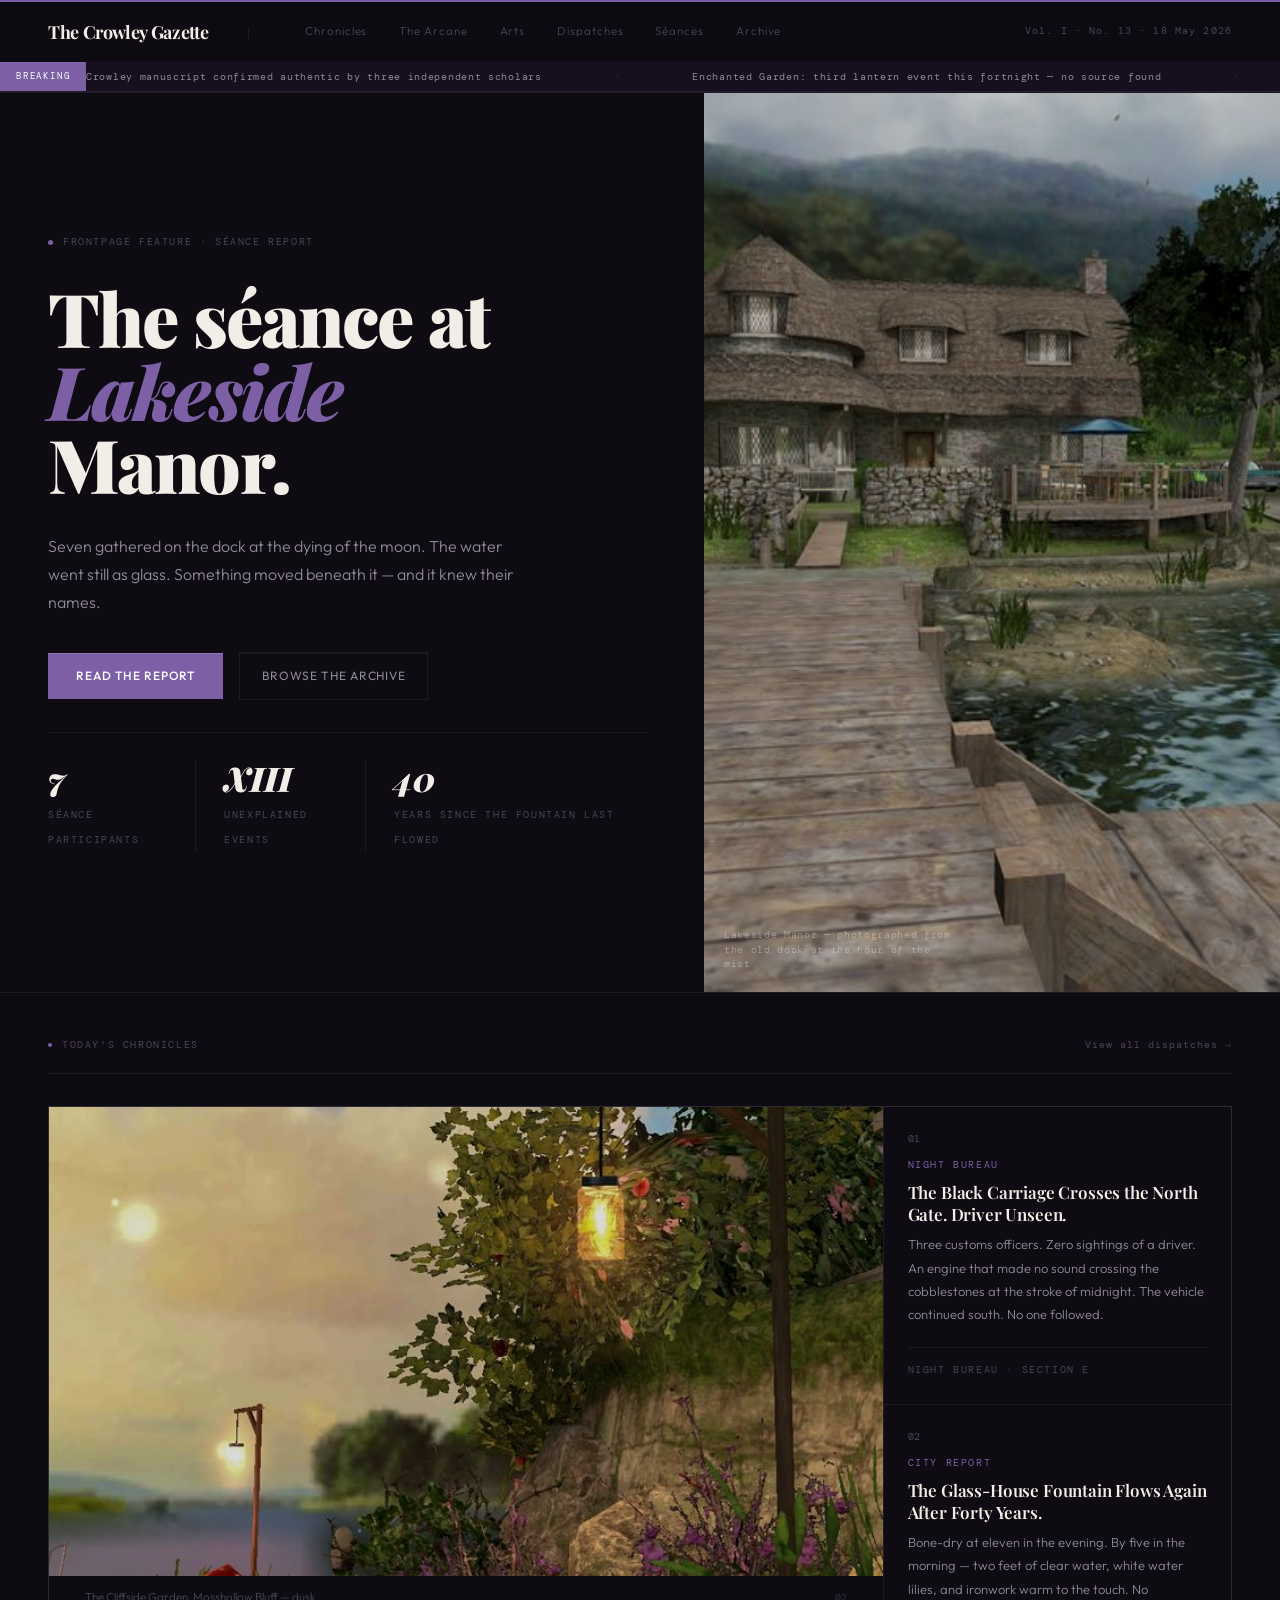
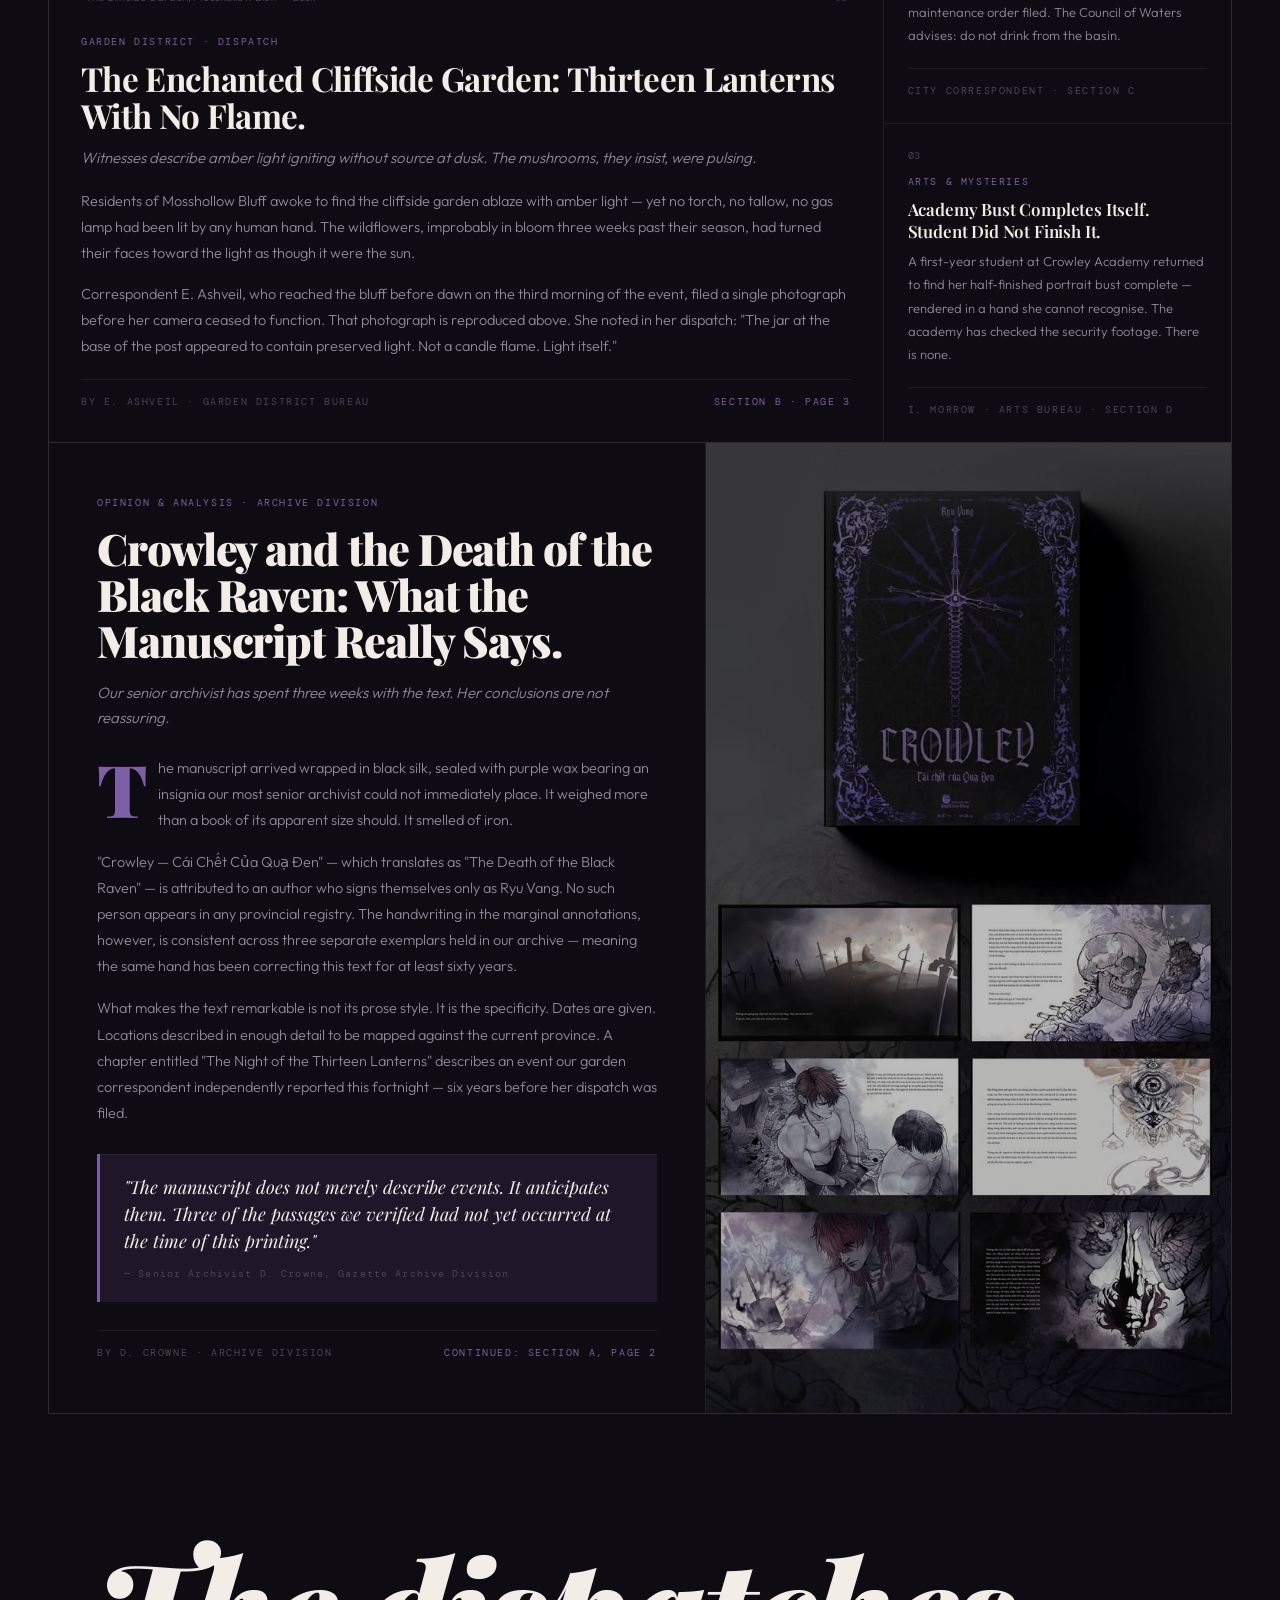
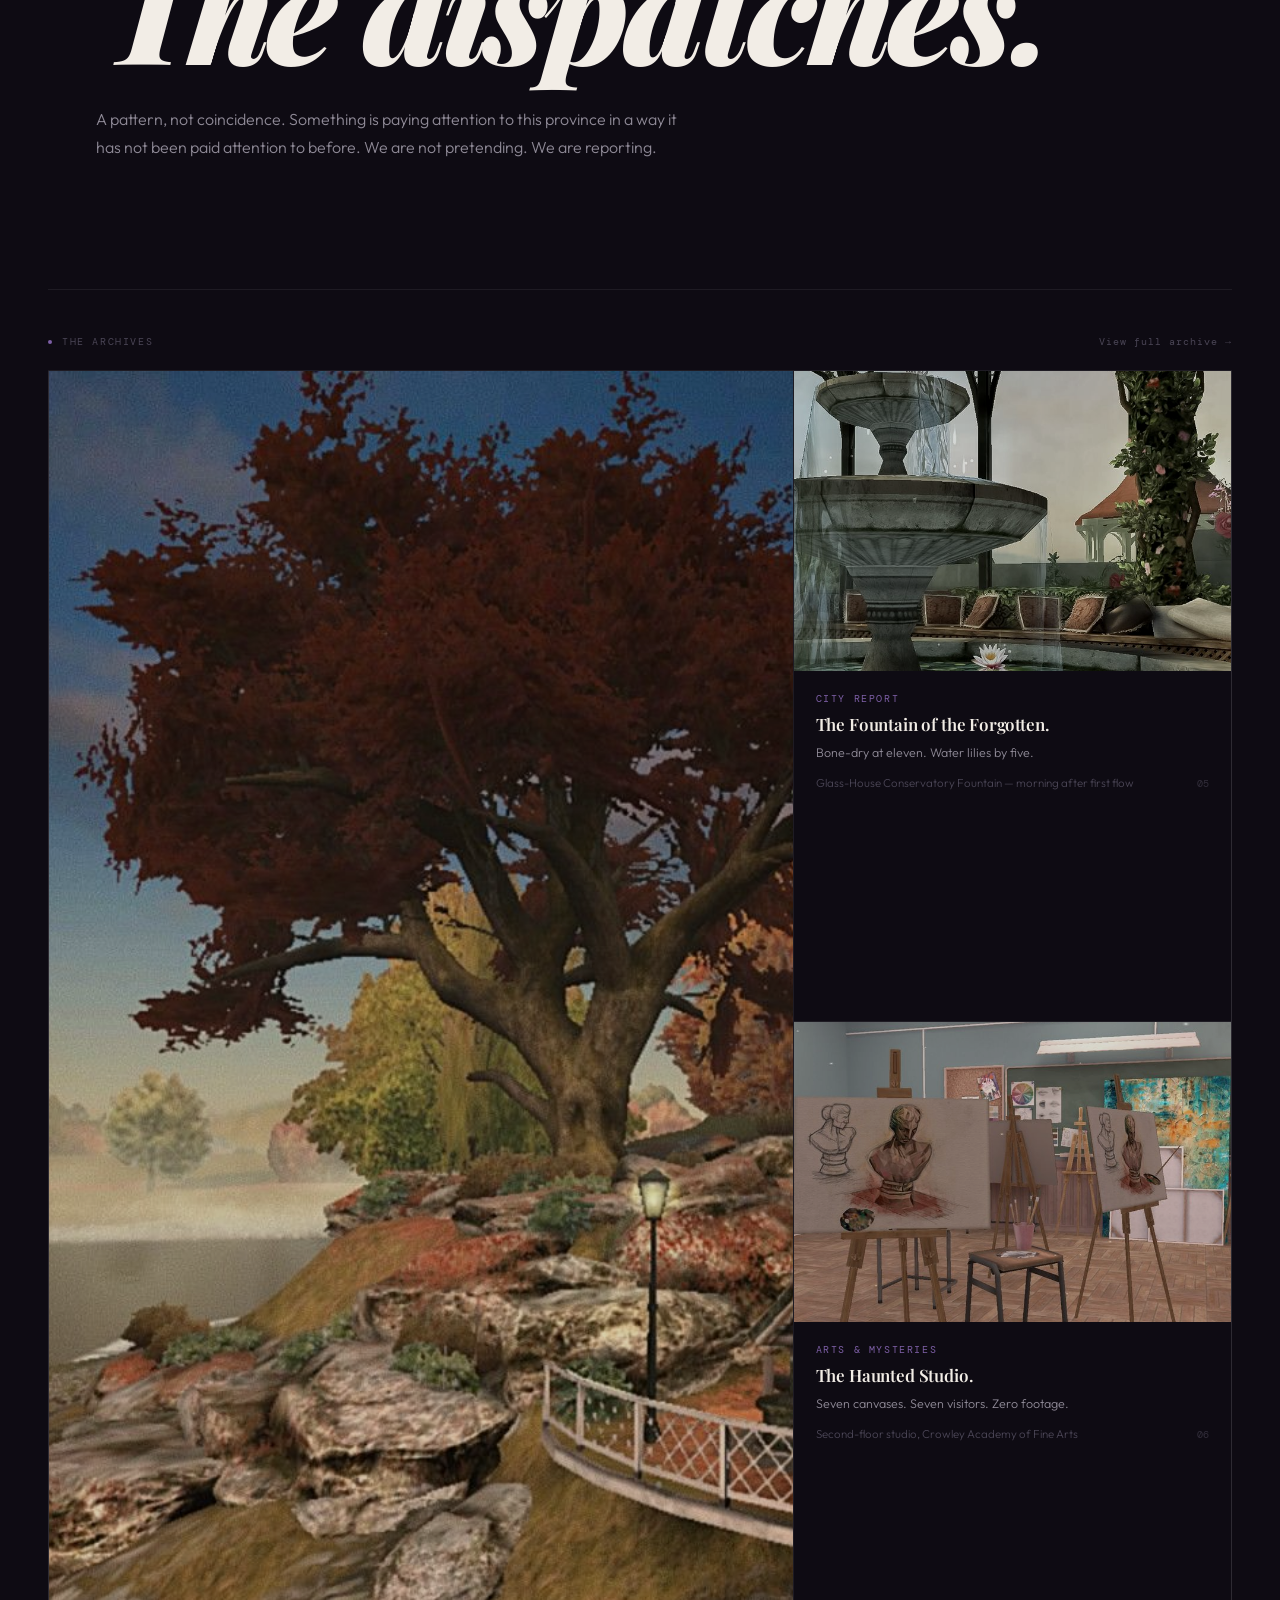
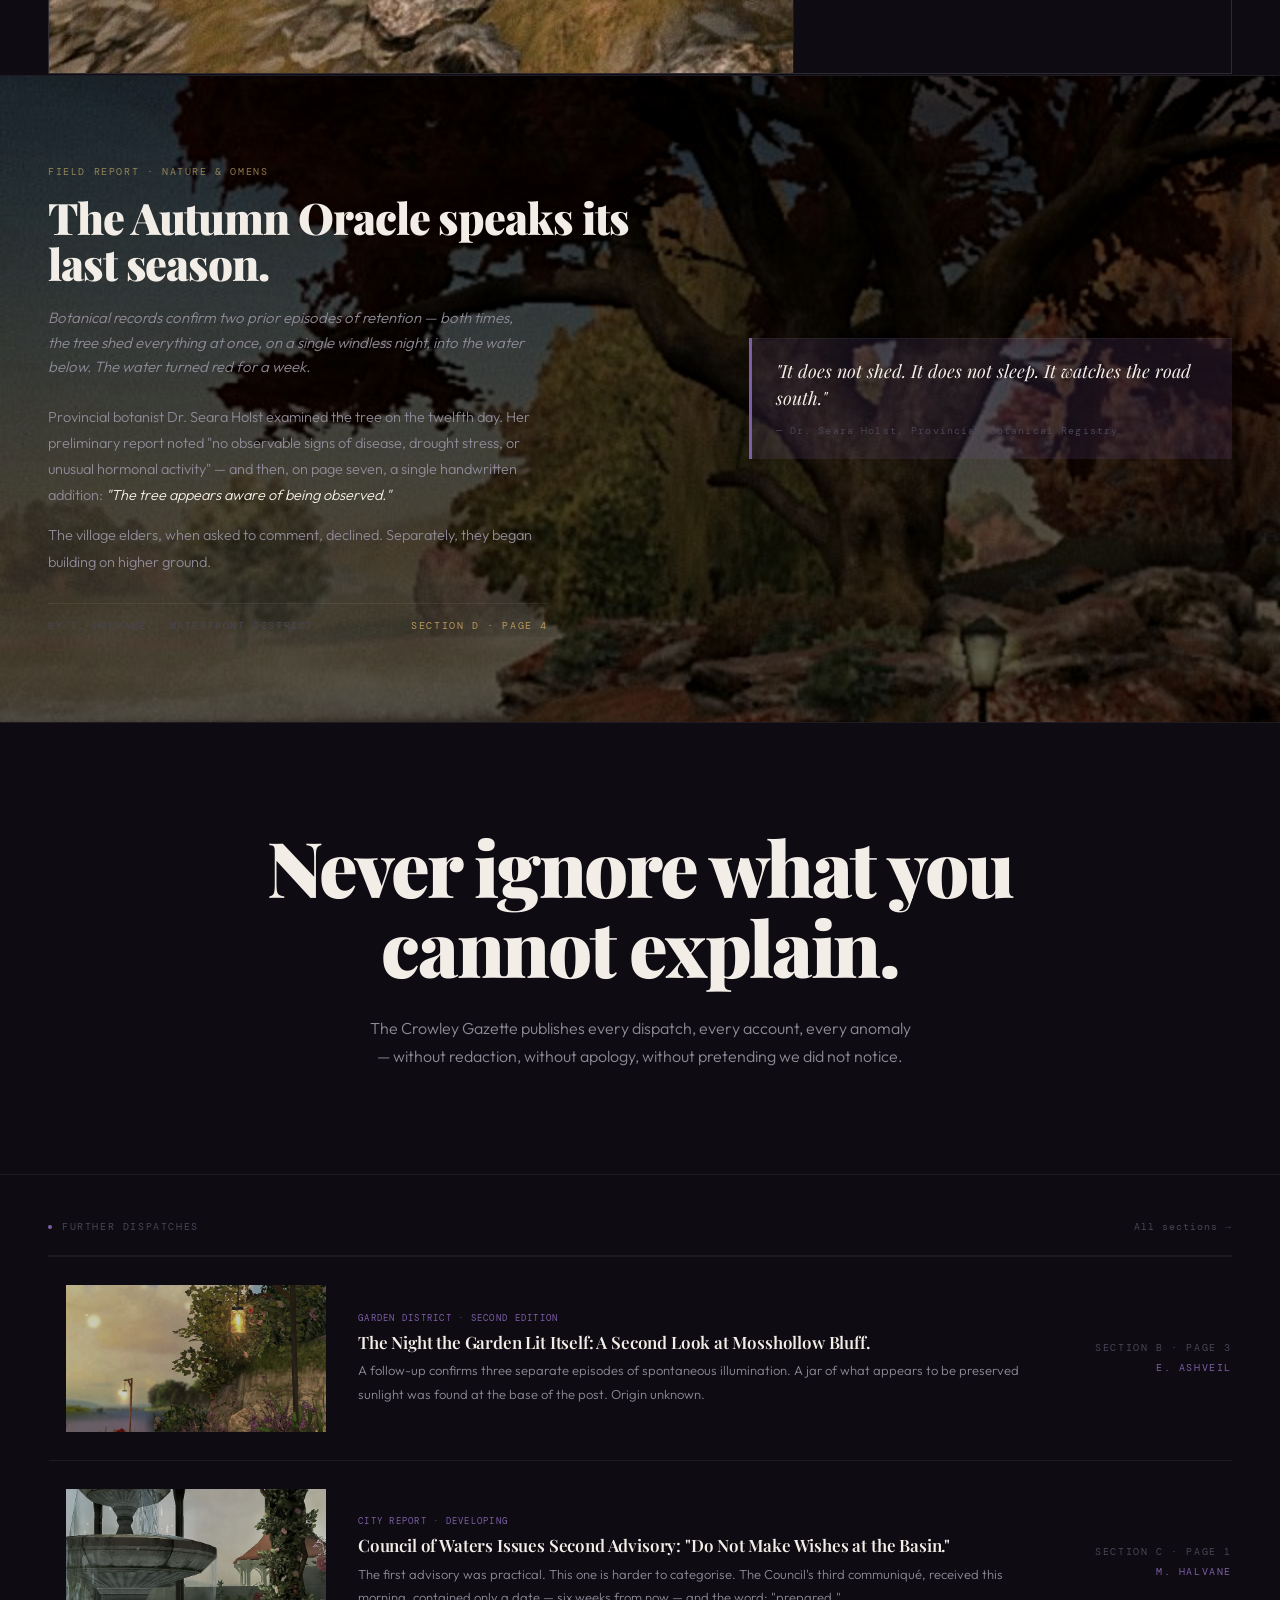
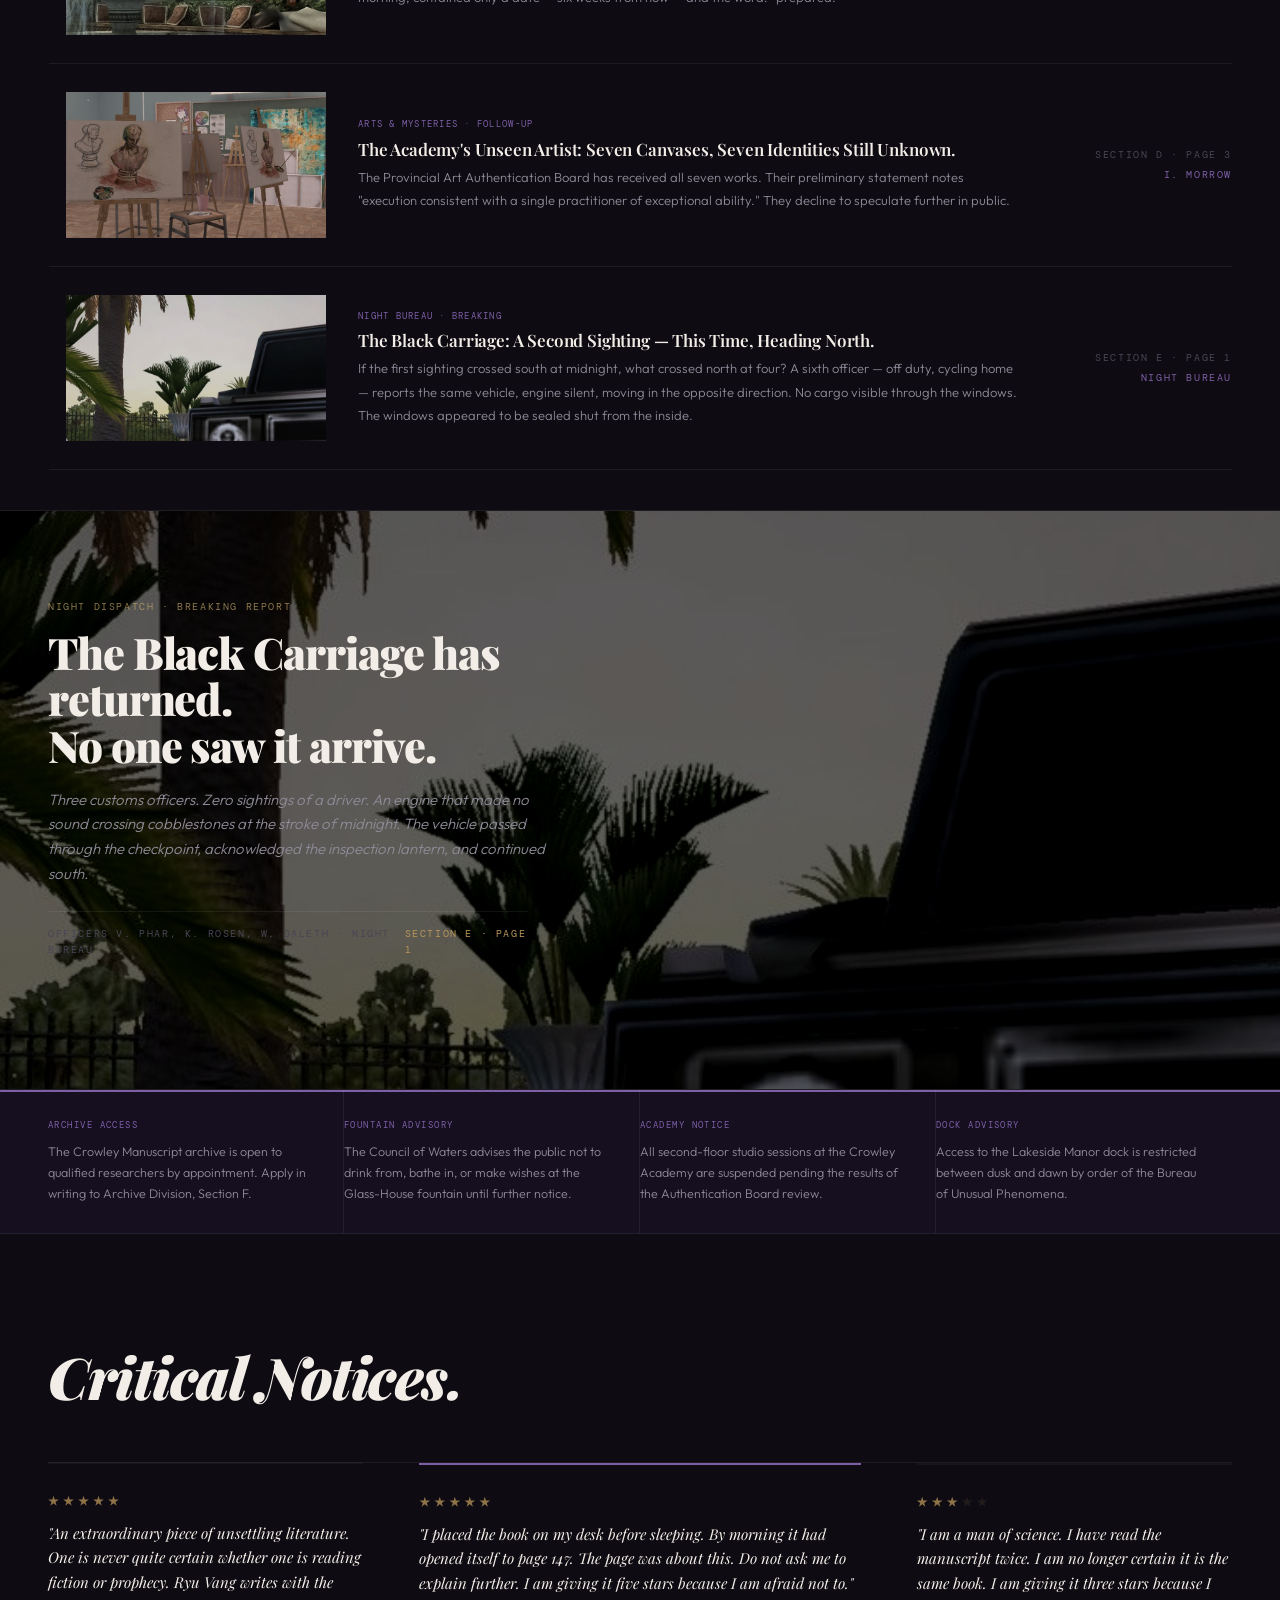
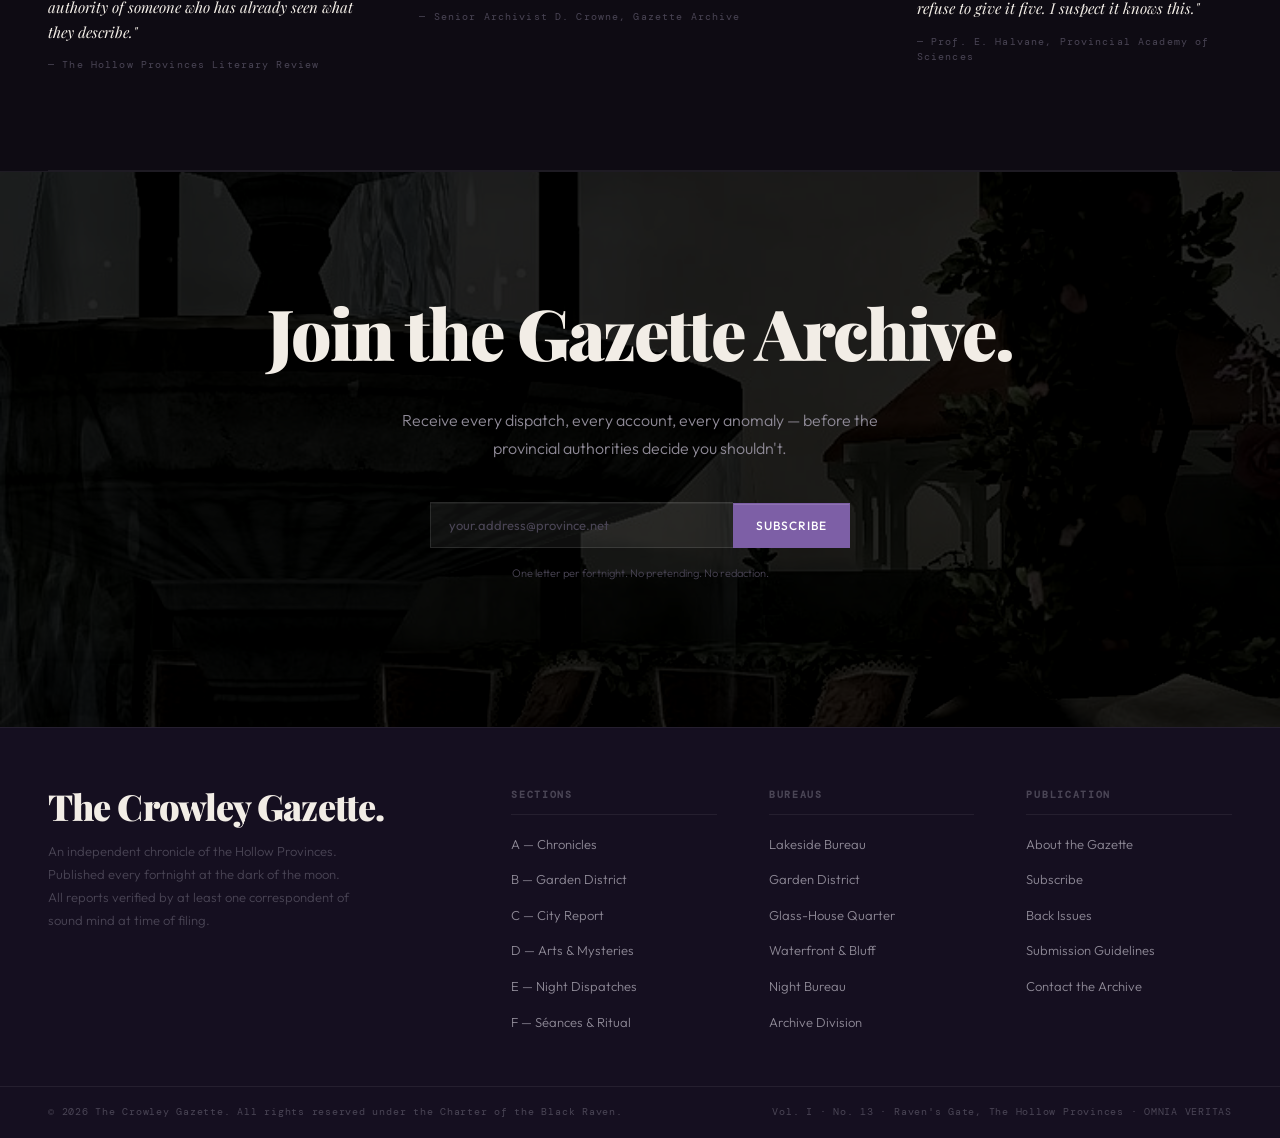
==== commit d4ca99bf: "refactor(css): visual redesign — header, typography, colors, nav, cards Layout and CSS changes only." ====
--- a/index.html
+++ b/index.html
@@ -9,23 +9,23 @@
   <style>
     /* ── TOKENS ───────────────────────────────────────────────── */
     :root {
-      --bg:         #0c0a0f;
-      --bg-1:       #110d18;
-      --bg-2:       #17121f;
-      --text:       #ede9e3;
-      --text-2:     #9d98a4;
-      --text-3:     #5a5560;
-      --accent:     #8c6db5;       /* muted violet, sat < 80% */
-      --warm:       #c4a86a;       /* muted amber */
-      --border:     rgba(255,255,255,0.07);
-      --border-2:   rgba(255,255,255,0.04);
-      --inner:      rgba(255,255,255,0.06);/* liquid glass inner border */
+      --bg:         #0e0b13;          /* warmer off-black, never pure #000 */
+      --bg-1:       #150f20;          /* elevated surface */
+      --bg-2:       #1d1730;          /* highest surface */
+      --text:       #f2ede6;          /* warm off-white */
+      --text-2:     #8f8a97;          /* muted body */
+      --text-3:     #4a4555;          /* very muted labels */
+      --accent:     #7d5fa6;          /* muted violet — sat ~42%, single accent */
+      --accent-dim: rgba(125,95,166,0.15);
+      --warm:       #b8965a;          /* muted amber — secondary only */
+      --border:     rgba(255,255,255,0.065);
+      --border-2:   rgba(255,255,255,0.035);
+      --inner:      rgba(255,255,255,0.055); /* liquid-glass inner highlight */
       --ease-out:   cubic-bezier(0.16, 1, 0.3, 1);
-      --ease-in-out:cubic-bezier(0.4, 0, 0.2, 1);
+      --ease-std:   cubic-bezier(0.4, 0, 0.2, 1);
     }
 
     *, *::before, *::after { box-sizing: border-box; margin: 0; padding: 0; }
-
     html { scroll-behavior: smooth; }
 
     body {
@@ -39,8 +39,7 @@
     }
 
     img { display: block; width: 100%; }
-
-    a { text-decoration: none; color: inherit; }
+    a   { text-decoration: none; color: inherit; }
 
     /* ── UTILITIES ────────────────────────────────────────────── */
     .mono {
@@ -55,7 +54,7 @@
     .label {
       font-family: 'DM Mono', monospace;
       font-size: 10px;
-      letter-spacing: 0.14em;
+      letter-spacing: 0.16em;
       text-transform: uppercase;
       color: var(--text-3);
     }
@@ -67,9 +66,9 @@
     #read-progress {
       position: fixed;
       top: 0; left: 0;
-      height: 1px;
+      height: 2px;
       width: 0%;
-      background: var(--accent);
+      background: linear-gradient(90deg, var(--accent), var(--warm));
       z-index: 9999;
       transition: width 0.1s linear;
     }
@@ -77,24 +76,26 @@
     /* ── SCROLL REVEAL ────────────────────────────────────────── */
     .reveal {
       opacity: 0;
-      transform: translateY(20px);
-      transition: opacity 0.7s var(--ease-out), transform 0.7s var(--ease-out);
+      transform: translateY(22px);
+      transition: opacity 0.75s var(--ease-out), transform 0.75s var(--ease-out);
     }
     .reveal.visible { opacity: 1; transform: translateY(0); }
 
-    .reveal-delay-1 { transition-delay: 0.1s; }
-    .reveal-delay-2 { transition-delay: 0.2s; }
-    .reveal-delay-3 { transition-delay: 0.32s; }
-    .reveal-delay-4 { transition-delay: 0.44s; }
+    .reveal-delay-1 { transition-delay: 0.12s; }
+    .reveal-delay-2 { transition-delay: 0.22s; }
+    .reveal-delay-3 { transition-delay: 0.34s; }
+    .reveal-delay-4 { transition-delay: 0.46s; }
 
     /* ── NAVIGATION ───────────────────────────────────────────── */
     .site-nav {
       position: sticky;
       top: 0;
       z-index: 100;
-      background: rgba(12, 10, 15, 0.9);
-      backdrop-filter: blur(12px);
-      -webkit-backdrop-filter: blur(12px);
+      background: rgba(14,11,19,0.92);
+      backdrop-filter: blur(16px);
+      -webkit-backdrop-filter: blur(16px);
+      /* 2px accent stripe at very top — editorial touch */
+      border-top: 2px solid var(--accent);
       border-bottom: 1px solid var(--border);
     }
 
@@ -105,41 +106,65 @@
       max-width: 1400px;
       margin: 0 auto;
       padding: 0 48px;
-      height: 56px;
+      height: 60px;
+      gap: 40px;
     }
 
     .nav-logo {
       font-family: 'Playfair Display', serif;
-      font-size: 16px;
+      font-size: 18px;
       font-weight: 700;
-      letter-spacing: -0.01em;
+      letter-spacing: -0.02em;
       color: var(--text);
       white-space: nowrap;
+      flex-shrink: 0;
+    }
+
+    /* Thin separator between logo and links */
+    .nav-logo::after {
+      content: '';
+      display: inline-block;
+      width: 1px;
+      height: 14px;
+      background: var(--border);
+      margin-left: 40px;
+      vertical-align: middle;
     }
 
     .nav-links {
       display: flex;
       align-items: center;
-      gap: 32px;
+      gap: 0;
       list-style: none;
-    }
-
-    .nav-links a {
+      flex: 1;
+    }
+
+    .nav-links li a {
       font-family: 'Outfit', sans-serif;
-      font-size: 12px;
-      font-weight: 400;
-      letter-spacing: 0.06em;
-      color: var(--text-2);
-      transition: color 0.25s var(--ease-out);
-    }
-    .nav-links a:hover { color: var(--text); }
+      font-size: 11.5px;
+      font-weight: 300;         /* extreme contrast vs 700 logo */
+      letter-spacing: 0.08em;
+      color: var(--text-3);
+      padding: 0 16px;
+      height: 60px;
+      display: flex;
+      align-items: center;
+      border-bottom: 2px solid transparent;
+      transition: color 0.2s var(--ease-out), border-color 0.2s var(--ease-out);
+      margin-bottom: -1px;      /* overlap the nav border-bottom */
+    }
+    .nav-links li a:hover {
+      color: var(--text);
+      border-bottom-color: var(--accent);
+    }
 
     .nav-issue {
       font-family: 'DM Mono', monospace;
-      font-size: 10px;
-      letter-spacing: 0.1em;
+      font-size: 9.5px;
+      letter-spacing: 0.12em;
       color: var(--text-3);
       white-space: nowrap;
+      flex-shrink: 0;
     }
 
     /* ── MARQUEE TICKER ───────────────────────────────────────── */
@@ -148,21 +173,23 @@
       overflow: hidden;
       display: flex;
       align-items: center;
-      height: 32px;
+      height: 30px;
+      background: var(--bg-1);
     }
 
     .ticker-tag {
       background: var(--accent);
       flex-shrink: 0;
-      padding: 0 14px;
+      padding: 0 16px;
       height: 100%;
       display: flex;
       align-items: center;
       font-family: 'DM Mono', monospace;
       font-size: 9px;
-      letter-spacing: 0.18em;
+      letter-spacing: 0.2em;
       text-transform: uppercase;
       color: #fff;
+      box-shadow: inset 0 1px 0 var(--inner);
     }
 
     .ticker-track {
@@ -174,8 +201,8 @@
 
     .ticker-items {
       display: flex;
-      gap: 64px;
-      animation: marquee 48s linear infinite;
+      gap: 72px;
+      animation: marquee 52s linear infinite;
       white-space: nowrap;
       will-change: transform;
     }
@@ -183,13 +210,13 @@
     .ticker-items span {
       font-family: 'DM Mono', monospace;
       font-size: 10px;
-      letter-spacing: 0.08em;
+      letter-spacing: 0.07em;
       color: var(--text-2);
     }
 
     .ticker-items .dot {
       color: var(--accent);
-      opacity: 0.5;
+      opacity: 0.4;
     }
 
     @keyframes marquee {
@@ -209,9 +236,23 @@
       display: flex;
       align-items: center;
       justify-content: space-between;
-      padding: 40px 0 28px;
+      padding: 44px 0 20px;
       border-bottom: 1px solid var(--border);
-      margin-bottom: 40px;
+      margin-bottom: 0;
+    }
+
+    /* Accent pip before every section label */
+    .section-label-row .label::before {
+      content: '';
+      display: inline-block;
+      width: 4px;
+      height: 4px;
+      border-radius: 50%;
+      background: var(--accent);
+      margin-right: 10px;
+      vertical-align: middle;
+      position: relative;
+      top: -1px;
     }
 
     .section-label-row .see-all {
@@ -219,7 +260,7 @@
       font-size: 10px;
       letter-spacing: 0.1em;
       color: var(--text-3);
-      transition: color 0.25s;
+      transition: color 0.2s;
     }
     .section-label-row .see-all:hover { color: var(--text-2); }
 
@@ -229,7 +270,7 @@
     .hero {
       min-height: 100dvh;
       display: grid;
-      grid-template-columns: 1fr 1fr;
+      grid-template-columns: 55fr 45fr;   /* intentionally off-center */
       align-items: stretch;
       border-bottom: 1px solid var(--border);
     }
@@ -238,35 +279,35 @@
       display: flex;
       flex-direction: column;
       justify-content: center;
-      padding: 80px 64px 80px 48px;
-      gap: 28px;
+      padding: 72px 56px 72px 48px;
+      gap: 32px;
     }
 
     .hero-eyebrow {
       display: flex;
       align-items: center;
-      gap: 12px;
+      gap: 10px;
     }
 
     .hero-eyebrow .dot {
-      width: 6px; height: 6px;
+      width: 5px; height: 5px;
       border-radius: 50%;
       background: var(--accent);
       flex-shrink: 0;
-      animation: pulse 2.4s ease-in-out infinite;
+      animation: pulse 2.8s ease-in-out infinite;
     }
 
     @keyframes pulse {
       0%, 100% { opacity: 1; transform: scale(1); }
-      50%       { opacity: 0.4; transform: scale(0.7); }
+      50%       { opacity: 0.35; transform: scale(0.65); }
     }
 
     .hero-headline {
       font-family: 'Playfair Display', serif;
-      font-size: clamp(44px, 5.5vw, 80px);
+      font-size: clamp(48px, 5.8vw, 92px); /* pushed larger */
       font-weight: 900;
-      line-height: 1.0;
-      letter-spacing: -0.02em;
+      line-height: 0.98;
+      letter-spacing: -0.025em;
       color: var(--text);
     }
 
@@ -279,16 +320,16 @@
       font-family: 'Outfit', sans-serif;
       font-size: 16px;
       font-weight: 300;
-      line-height: 1.7;
+      line-height: 1.75;
       color: var(--text-2);
-      max-width: 46ch;
+      max-width: 44ch;
     }
 
     .hero-links {
       display: flex;
       align-items: center;
-      gap: 24px;
-      padding-top: 8px;
+      gap: 16px;
+      padding-top: 4px;
     }
 
     .btn-primary {
@@ -297,16 +338,17 @@
       gap: 8px;
       background: var(--accent);
       color: #fff;
-      padding: 12px 24px;
+      padding: 13px 28px;
       font-family: 'Outfit', sans-serif;
-      font-size: 13px;
+      font-size: 12px;
       font-weight: 500;
-      letter-spacing: 0.04em;
-      transition: background 0.25s var(--ease-out), transform 0.15s;
-      box-shadow: inset 0 1px 0 rgba(255,255,255,0.12);
-    }
-    .btn-primary:hover  { background: #7a5da0; }
-    .btn-primary:active { transform: scale(0.98); }
+      letter-spacing: 0.08em;
+      text-transform: uppercase;
+      transition: background 0.25s var(--ease-out), transform 0.12s;
+      box-shadow: inset 0 1px 0 rgba(255,255,255,0.14);
+    }
+    .btn-primary:hover  { background: #6d4f94; }
+    .btn-primary:active { transform: scale(0.97); }
 
     .btn-ghost {
       display: inline-flex;
@@ -314,32 +356,42 @@
       gap: 8px;
       border: 1px solid var(--border);
       color: var(--text-2);
-      padding: 12px 20px;
+      padding: 13px 22px;
       font-family: 'Outfit', sans-serif;
-      font-size: 13px;
+      font-size: 12px;
       font-weight: 400;
-      letter-spacing: 0.04em;
-      transition: border-color 0.25s, color 0.25s, transform 0.15s;
+      letter-spacing: 0.06em;
+      text-transform: uppercase;
+      transition: border-color 0.25s, color 0.25s, transform 0.12s;
       box-shadow: inset 0 1px 0 var(--inner);
     }
-    .btn-ghost:hover  { border-color: rgba(255,255,255,0.18); color: var(--text); }
-    .btn-ghost:active { transform: scale(0.98); }
-
+    .btn-ghost:hover  { border-color: rgba(255,255,255,0.2); color: var(--text); }
+    .btn-ghost:active { transform: scale(0.97); }
+
+    /* Hero stats — left-border accent, editorial */
     .hero-meta {
-      padding-top: 32px;
+      padding-top: 28px;
       border-top: 1px solid var(--border);
       display: flex;
-      gap: 32px;
-    }
+      gap: 0;
+    }
+
+    .hero-stat {
+      padding: 0 28px 0 0;
+      border-right: 1px solid var(--border);
+      margin-right: 28px;
+    }
+    .hero-stat:last-child { border-right: none; margin-right: 0; }
 
     .hero-stat strong {
       display: block;
       font-family: 'Playfair Display', serif;
-      font-size: 28px;
-      font-weight: 700;
+      font-size: 34px;
+      font-weight: 900;
+      font-style: italic;          /* italic numerals — editorial */
       color: var(--text);
       line-height: 1;
-      margin-bottom: 4px;
+      margin-bottom: 5px;
     }
 
     .hero-right {
@@ -351,20 +403,19 @@
       width: 100%;
       height: 100%;
       object-fit: cover;
-      filter: brightness(0.85) saturate(0.9);
-      transition: transform 1.2s var(--ease-out), filter 0.6s;
-    }
-
+      filter: brightness(0.82) saturate(0.88) contrast(1.04);
+      transition: transform 1.4s var(--ease-out), filter 0.7s;
+    }
     .hero-right:hover img {
-      transform: scale(1.03);
-      filter: brightness(0.9) saturate(1.0);
+      transform: scale(1.035);
+      filter: brightness(0.88) saturate(0.95);
     }
 
     .hero-img-meta {
       position: absolute;
-      bottom: 24px;
-      left: 24px;
-      right: 24px;
+      bottom: 20px;
+      left: 20px;
+      right: 20px;
       display: flex;
       justify-content: space-between;
       align-items: flex-end;
@@ -372,19 +423,21 @@
 
     .hero-img-caption {
       font-family: 'DM Mono', monospace;
-      font-size: 10px;
-      color: rgba(237,233,227,0.45);
-      letter-spacing: 0.06em;
-      max-width: 40ch;
-      line-height: 1.5;
+      font-size: 9.5px;
+      color: rgba(242,237,230,0.38);
+      letter-spacing: 0.07em;
+      max-width: 38ch;
+      line-height: 1.55;
     }
 
     .hero-img-num {
       font-family: 'Playfair Display', serif;
-      font-size: 48px;
+      font-size: 56px;
       font-weight: 900;
-      color: rgba(255,255,255,0.07);
+      font-style: italic;
+      color: rgba(255,255,255,0.09);  /* slightly more visible as design element */
       line-height: 1;
+      flex-shrink: 0;
     }
 
     /* ── ════════════════════════════════════════════════════════
@@ -392,15 +445,14 @@
     ═══════════════════════════════════════════════════════════ */
     .chronicles-grid {
       display: grid;
-      grid-template-columns: 2fr 1.2fr;
+      grid-template-columns: 2.4fr 1fr;   /* more asymmetric */
       gap: 1px;
       background: var(--border);
       border: 1px solid var(--border);
-    }
-
-    .chronicle-main {
-      background: var(--bg);
-    }
+      margin-top: 32px;
+    }
+
+    .chronicle-main { background: var(--bg); }
 
     .chronicle-main .img-block {
       overflow: hidden;
@@ -410,65 +462,78 @@
     .chronicle-main .img-block img {
       height: 100%;
       object-fit: cover;
-      filter: saturate(0.85) brightness(0.88);
-      transition: transform 0.8s var(--ease-out);
+      filter: saturate(0.82) brightness(0.86) contrast(1.04);
+      transition: transform 0.9s var(--ease-out);
     }
     .chronicle-main:hover .img-block img { transform: scale(1.04); }
 
-    .chronicle-body {
-      padding: 32px 36px;
-    }
+    .chronicle-body { padding: 28px 32px 32px; }
 
     .chronicle-sidebar {
       background: var(--bg);
       display: flex;
       flex-direction: column;
+      counter-reset: sidebar-story;
     }
 
     .sidebar-story {
-      padding: 28px 28px;
+      padding: 24px 24px;
       border-bottom: 1px solid var(--border);
       flex: 1;
-      transition: background 0.3s;
+      position: relative;
+      transition: background 0.25s var(--ease-out);
+      counter-increment: sidebar-story;
     }
     .sidebar-story:last-child { border-bottom: none; }
     .sidebar-story:hover { background: var(--bg-1); }
+
+    /* Auto-counter numbers */
+    .sidebar-story::before {
+      content: counter(sidebar-story, decimal-leading-zero);
+      font-family: 'DM Mono', monospace;
+      font-size: 10px;
+      color: var(--text-3);
+      letter-spacing: 0.08em;
+      display: block;
+      margin-bottom: 10px;
+    }
 
     /* ── ════════════════════════════════════════════════════════
        ARTICLE TYPOGRAPHY ATOMS
     ═══════════════════════════════════════════════════════════ */
     .hed-xl {
       font-family: 'Playfair Display', serif;
-      font-size: clamp(28px, 3vw, 48px);
+      font-size: clamp(32px, 3.4vw, 54px);  /* larger */
       font-weight: 900;
-      line-height: 1.08;
+      line-height: 1.06;
+      letter-spacing: -0.025em;
+      color: var(--text);
+    }
+
+    .hed-lg {
+      font-family: 'Playfair Display', serif;
+      font-size: clamp(24px, 2.6vw, 40px);  /* larger */
+      font-weight: 700;
+      line-height: 1.1;
       letter-spacing: -0.02em;
       color: var(--text);
     }
 
-    .hed-lg {
-      font-family: 'Playfair Display', serif;
-      font-size: clamp(22px, 2.4vw, 36px);
-      font-weight: 700;
-      line-height: 1.12;
-      letter-spacing: -0.02em;
-      color: var(--text);
-    }
-
     .hed-md {
       font-family: 'Playfair Display', serif;
-      font-size: clamp(17px, 1.8vw, 24px);
+      font-size: clamp(18px, 2vw, 28px);    /* larger */
       font-weight: 700;
-      line-height: 1.2;
-      letter-spacing: -0.01em;
+      line-height: 1.18;
+      letter-spacing: -0.015em;
       color: var(--text);
     }
 
     .hed-sm {
       font-family: 'Playfair Display', serif;
-      font-size: 16px;
+      font-size: 17px;
       font-weight: 600;
       line-height: 1.3;
+      letter-spacing: -0.01em;
       color: var(--text);
     }
 
@@ -478,17 +543,16 @@
       font-style: italic;
       font-weight: 300;
       color: var(--text-2);
-      line-height: 1.6;
+      line-height: 1.65;
     }
 
     .body-text {
       font-family: 'Outfit', sans-serif;
-      font-size: 14px;
+      font-size: 14.5px;
       font-weight: 300;
-      line-height: 1.75;
+      line-height: 1.8;           /* more generous */
       color: var(--text-2);
     }
-
     .body-text p + p { margin-top: 14px; }
 
     .art-meta {
@@ -500,7 +564,7 @@
       justify-content: space-between;
     }
 
-    /* ── IMAGE LABEL (below image, taste-skill style) ─────────── */
+    /* ── IMAGE LABEL (outside/below, taste-skill + Swiss rule) ── */
     .img-label-row {
       display: flex;
       align-items: baseline;
@@ -510,40 +574,41 @@
 
     .img-label-row .img-title {
       font-family: 'Outfit', sans-serif;
-      font-size: 12px;
-      font-weight: 400;
-      color: var(--text-2);
+      font-size: 11.5px;
+      font-weight: 300;
+      color: var(--text-3);
     }
 
     .img-label-row .img-num {
       font-family: 'DM Mono', monospace;
       font-size: 10px;
       color: var(--text-3);
+      opacity: 0.6;
     }
 
     /* ── PULL QUOTE ───────────────────────────────────────────── */
     .pull-quote {
-      margin: 24px 0;
+      margin: 28px 0;
       padding: 20px 24px;
-      border-left: 2px solid var(--accent);
-      background: var(--bg-1);
+      border-left: 3px solid var(--accent);  /* thicker */
+      background: var(--accent-dim);
       box-shadow: inset 0 1px 0 var(--inner);
     }
 
     .pull-quote p {
       font-family: 'Playfair Display', serif;
       font-style: italic;
-      font-size: 17px;
+      font-size: 18px;
       line-height: 1.5;
       color: var(--text);
     }
 
     .pull-quote cite {
       display: block;
-      margin-top: 10px;
+      margin-top: 12px;
       font-family: 'DM Mono', monospace;
-      font-size: 10px;
-      letter-spacing: 0.1em;
+      font-size: 9.5px;
+      letter-spacing: 0.12em;
       color: var(--text-3);
       font-style: normal;
     }
@@ -553,7 +618,7 @@
     ═══════════════════════════════════════════════════════════ */
     .manuscript-split {
       display: grid;
-      grid-template-columns: 1.1fr 1fr;
+      grid-template-columns: 1.25fr 1fr;  /* slightly more text-heavy */
       gap: 1px;
       background: var(--border);
       border: 1px solid var(--border);
@@ -562,7 +627,7 @@
 
     .manuscript-text {
       background: var(--bg);
-      padding: 56px 52px;
+      padding: 52px 48px;
     }
 
     .manuscript-image {
@@ -574,19 +639,20 @@
     .manuscript-image img {
       height: 100%;
       object-fit: cover;
-      filter: saturate(0.7) brightness(0.75);
-      transition: transform 0.9s var(--ease-out);
+      filter: saturate(0.65) brightness(0.72) contrast(1.06);
+      transition: transform 1s var(--ease-out);
     }
     .manuscript-image:hover img { transform: scale(1.03); }
 
+    /* Drop cap — larger, more impactful */
     .dropcap::first-letter {
       font-family: 'Playfair Display', serif;
-      font-size: 4.2em;
+      font-size: 5em;
       font-weight: 900;
       float: left;
-      line-height: 0.78;
-      margin-right: 8px;
-      margin-top: 4px;
+      line-height: 0.76;
+      margin-right: 10px;
+      margin-top: 6px;
       color: var(--accent);
     }
 
@@ -594,8 +660,7 @@
        TYPOGRAPHIC CLARITY MOMENT
     ═══════════════════════════════════════════════════════════ */
     .clarity-section {
-      padding: 120px 48px;
-      text-align: left;
+      padding: 128px 48px;
       border-bottom: 1px solid var(--border);
       max-width: 1400px;
       margin: 0 auto;
@@ -603,11 +668,11 @@
 
     .clarity-section .clarity-word {
       font-family: 'Playfair Display', serif;
-      font-size: clamp(72px, 10vw, 148px);
+      font-size: clamp(80px, 11vw, 160px); /* maximised */
       font-weight: 900;
       font-style: italic;
-      line-height: 0.95;
-      letter-spacing: -0.03em;
+      line-height: 0.93;
+      letter-spacing: -0.035em;
       color: var(--text);
     }
 
@@ -616,8 +681,9 @@
       font-size: 16px;
       font-weight: 300;
       color: var(--text-2);
-      margin-top: 28px;
-      max-width: 56ch;
+      margin-top: 32px;
+      max-width: 54ch;
+      line-height: 1.75;
     }
 
     /* ── ════════════════════════════════════════════════════════
@@ -625,7 +691,7 @@
     ═══════════════════════════════════════════════════════════ */
     .archive-grid {
       display: grid;
-      grid-template-columns: 1.5fr 1fr;
+      grid-template-columns: 1.7fr 1fr;  /* more asymmetric */
       grid-template-rows: auto auto;
       gap: 1px;
       background: var(--border);
@@ -636,29 +702,27 @@
     .archive-cell {
       background: var(--bg);
       overflow: hidden;
-    }
-
-    .archive-cell .img-block {
-      overflow: hidden;
-    }
+      transition: background 0.25s;
+    }
+    .archive-cell:hover { background: var(--bg-1); }
+
+    .archive-cell .img-block { overflow: hidden; }
 
     .archive-cell .img-block img {
       width: 100%;
-      height: 280px;
+      height: 300px;           /* taller */
       object-fit: cover;
-      filter: saturate(0.8) brightness(0.85);
-      transition: transform 0.8s var(--ease-out), filter 0.5s;
+      filter: saturate(0.78) brightness(0.84) contrast(1.04);
+      transition: transform 0.9s var(--ease-out), filter 0.5s;
     }
     .archive-cell:hover .img-block img {
       transform: scale(1.04);
-      filter: saturate(0.9) brightness(0.9);
-    }
-
-    .archive-cell.tall .img-block img { height: 100%; min-height: 400px; }
-
-    .archive-cell-body {
-      padding: 18px 20px 20px;
-    }
+      filter: saturate(0.88) brightness(0.9);
+    }
+
+    .archive-cell.tall .img-block img { height: 100%; min-height: 460px; }
+
+    .archive-cell-body { padding: 20px 22px 24px; }
 
     /* ── ════════════════════════════════════════════════════════
        FEATURE — FULL BLEED WITH OVERLAY
@@ -668,18 +732,18 @@
       border-top: 1px solid var(--border);
       border-bottom: 1px solid var(--border);
       overflow: hidden;
-      min-height: 560px;
+      min-height: 580px;
     }
 
     .feature-full img {
       width: 100%;
       height: 100%;
-      min-height: 560px;
+      min-height: 580px;
       object-fit: cover;
-      filter: brightness(0.45) saturate(0.7);
+      filter: brightness(0.38) saturate(0.65) contrast(1.1);
       position: absolute;
       inset: 0;
-      transition: transform 1.2s var(--ease-out);
+      transition: transform 1.4s var(--ease-out);
     }
     .feature-full:hover img { transform: scale(1.03); }
 
@@ -688,10 +752,10 @@
       z-index: 1;
       max-width: 1400px;
       margin: 0 auto;
-      padding: 80px 48px;
+      padding: 88px 48px;
       display: grid;
-      grid-template-columns: 1.2fr 1fr;
-      gap: 80px;
+      grid-template-columns: 1.3fr 1fr;
+      gap: 72px;
       align-items: center;
     }
 
@@ -699,50 +763,56 @@
        DISPATCH STATEMENT SECTION
     ═══════════════════════════════════════════════════════════ */
     .dispatch-statement {
-      padding: 96px 0;
+      padding: 104px 0;
       border-bottom: 1px solid var(--border);
       text-align: center;
     }
 
     .dispatch-statement .big-text {
       font-family: 'Playfair Display', serif;
-      font-size: clamp(40px, 5.5vw, 82px);
+      font-size: clamp(42px, 6vw, 88px);
       font-weight: 900;
-      line-height: 1.05;
-      letter-spacing: -0.025em;
+      line-height: 1.04;
+      letter-spacing: -0.03em;
       color: var(--text);
-      max-width: 18ch;
+      max-width: 17ch;
       margin: 0 auto;
     }
 
     .dispatch-statement .sub {
-      margin-top: 24px;
+      margin-top: 28px;
       font-family: 'Outfit', sans-serif;
       font-size: 16px;
       font-weight: 300;
       color: var(--text-2);
-      max-width: 52ch;
+      max-width: 50ch;
       margin-left: auto;
       margin-right: auto;
+      line-height: 1.75;
     }
 
     /* ── ════════════════════════════════════════════════════════
        DISPATCHES LIST — DIVIDER STYLE (NO CARDS)
     ═══════════════════════════════════════════════════════════ */
-    .dispatch-list {
-      border-top: 1px solid var(--border);
-    }
+    .dispatch-list { border-top: 1px solid var(--border); }
 
     .dispatch-row {
       display: grid;
-      grid-template-columns: 280px 1fr 200px;
+      grid-template-columns: 260px 1fr 180px;
       gap: 32px;
       align-items: center;
       padding: 28px 0;
       border-bottom: 1px solid var(--border);
-      transition: background 0.25s;
-    }
-    .dispatch-row:hover { background: var(--bg-1); padding-left: 16px; margin-left: -16px; padding-right: 16px; }
+      border-left: 2px solid transparent;          /* clean hover reveal */
+      padding-left: 16px;
+      transition:
+        background 0.25s var(--ease-out),
+        border-left-color 0.25s var(--ease-out);
+    }
+    .dispatch-row:hover {
+      background: var(--bg-1);
+      border-left-color: var(--accent);            /* border-left reveal on hover */
+    }
 
     .dispatch-row .d-img {
       overflow: hidden;
@@ -753,22 +823,22 @@
       width: 100%;
       height: 100%;
       object-fit: cover;
-      filter: saturate(0.75) brightness(0.85);
-      transition: transform 0.6s var(--ease-out);
+      filter: saturate(0.72) brightness(0.82);
+      transition: transform 0.65s var(--ease-out);
     }
     .dispatch-row:hover .d-img img { transform: scale(1.06); }
 
     .dispatch-row .d-section {
       font-family: 'DM Mono', monospace;
       font-size: 9px;
-      letter-spacing: 0.12em;
+      letter-spacing: 0.14em;
       text-transform: uppercase;
       color: var(--accent);
       margin-bottom: 6px;
     }
 
     /* ── ════════════════════════════════════════════════════════
-       REVIEWS — SCATTERED ASYMMETRIC
+       REVIEWS — SWISS DIVIDE-Y STYLE
     ═══════════════════════════════════════════════════════════ */
     .reviews-section {
       padding: 96px 0;
@@ -777,54 +847,64 @@
 
     .reviews-heading {
       font-family: 'Playfair Display', serif;
-      font-size: clamp(36px, 4vw, 60px);
+      font-size: clamp(40px, 4.5vw, 68px);
       font-weight: 900;
       font-style: italic;
-      letter-spacing: -0.02em;
-      margin-bottom: 64px;
-    }
-
+      letter-spacing: -0.025em;
+      margin-bottom: 0;
+    }
+
+    /* Swiss: divide-y instead of scattered layout */
     .reviews-scatter {
       display: grid;
-      grid-template-columns: 1fr 1.3fr 1fr;
-      gap: 48px;
+      grid-template-columns: 1fr 1.4fr 1fr;
+      gap: 0 56px;
       align-items: start;
+      border-top: 1px solid var(--border);
+      margin-top: 40px;
     }
 
     .review-item {
       display: flex;
       flex-direction: column;
-      gap: 12px;
-    }
-
-    .review-item:nth-child(2) { margin-top: 40px; }
-    .review-item:nth-child(3) { margin-top: 20px; }
+      gap: 14px;
+      padding-top: 32px;
+      border-top: 2px solid var(--border-2);
+      margin-top: -1px;
+    }
+
+    /* Remove scattered offsets — Swiss grid is structured */
+    .review-item:nth-child(2) { margin-top: 0; }
+    .review-item:nth-child(3) { margin-top: 0; }
+
+    /* Center review gets accent top border */
+    .review-item:nth-child(2) { border-top-color: var(--accent); }
 
     .review-stars {
       display: flex;
-      gap: 3px;
+      gap: 4px;
     }
 
     .review-stars span {
-      width: 12px; height: 12px;
+      width: 11px; height: 11px;
       background: var(--warm);
       clip-path: polygon(50% 0%,61% 35%,98% 35%,68% 57%,79% 91%,50% 70%,21% 91%,32% 57%,2% 35%,39% 35%);
-      opacity: 0.8;
-    }
-    .review-stars span.empty { opacity: 0.15; }
+      opacity: 0.75;
+    }
+    .review-stars span.empty { opacity: 0.12; }
 
     .review-text {
       font-family: 'Playfair Display', serif;
       font-style: italic;
       font-size: 15px;
-      line-height: 1.6;
+      line-height: 1.65;
       color: var(--text);
     }
 
     .review-author {
       font-family: 'DM Mono', monospace;
-      font-size: 10px;
-      letter-spacing: 0.1em;
+      font-size: 9.5px;
+      letter-spacing: 0.12em;
       color: var(--text-3);
     }
 
@@ -837,15 +917,12 @@
       border-top: 1px solid var(--border);
     }
 
-    .join-banner-bg {
-      position: absolute;
-      inset: 0;
-    }
+    .join-banner-bg { position: absolute; inset: 0; }
 
     .join-banner-bg img {
       height: 100%;
       object-fit: cover;
-      filter: brightness(0.2) saturate(0.5);
+      filter: brightness(0.18) saturate(0.45) contrast(1.1);
     }
 
     .join-inner {
@@ -853,17 +930,17 @@
       z-index: 1;
       max-width: 1400px;
       margin: 0 auto;
-      padding: 96px 48px;
+      padding: 104px 48px;
       text-align: center;
     }
 
     .join-inner h2 {
       font-family: 'Playfair Display', serif;
-      font-size: clamp(36px, 5vw, 72px);
+      font-size: clamp(38px, 5.5vw, 76px);
       font-weight: 900;
-      letter-spacing: -0.025em;
+      letter-spacing: -0.03em;
       color: var(--text);
-      margin-bottom: 16px;
+      margin-bottom: 18px;
     }
 
     .join-inner p {
@@ -871,25 +948,24 @@
       font-size: 16px;
       font-weight: 300;
       color: var(--text-2);
-      max-width: 50ch;
-      margin: 0 auto 36px;
-      line-height: 1.7;
+      max-width: 48ch;
+      margin: 0 auto 40px;
+      line-height: 1.75;
     }
 
     .join-form {
       display: flex;
       align-items: center;
-      max-width: 440px;
+      max-width: 420px;
       margin: 0 auto;
-      gap: 0;
     }
 
     .join-form input {
       flex: 1;
-      background: rgba(255,255,255,0.06);
-      border: 1px solid rgba(255,255,255,0.12);
+      background: rgba(255,255,255,0.055);
+      border: 1px solid rgba(255,255,255,0.11);
       border-right: none;
-      padding: 13px 18px;
+      padding: 14px 18px;
       font-family: 'Outfit', sans-serif;
       font-size: 13px;
       color: var(--text);
@@ -898,22 +974,25 @@
       transition: border-color 0.25s;
     }
     .join-form input::placeholder { color: var(--text-3); }
-    .join-form input:focus { border-color: rgba(255,255,255,0.22); }
+    .join-form input:focus { border-color: rgba(255,255,255,0.2); }
 
     .join-form button {
       background: var(--accent);
       border: 1px solid var(--accent);
-      padding: 13px 22px;
+      padding: 14px 22px;
       font-family: 'Outfit', sans-serif;
-      font-size: 13px;
+      font-size: 12px;
       font-weight: 500;
+      letter-spacing: 0.08em;
+      text-transform: uppercase;
       color: #fff;
       cursor: pointer;
-      transition: background 0.25s;
+      transition: background 0.25s, transform 0.12s;
       white-space: nowrap;
-      box-shadow: inset 0 1px 0 rgba(255,255,255,0.1);
-    }
-    .join-form button:hover { background: #7a5da0; }
+      box-shadow: inset 0 1px 0 rgba(255,255,255,0.12);
+    }
+    .join-form button:hover  { background: #6d4f94; }
+    .join-form button:active { transform: scale(0.97); }
 
     /* ── ════════════════════════════════════════════════════════
        FOOTER
@@ -926,19 +1005,20 @@
     .footer-top {
       max-width: 1400px;
       margin: 0 auto;
-      padding: 56px 48px 48px;
+      padding: 60px 48px 52px;
       display: grid;
-      grid-template-columns: 1.8fr 1fr 1fr 1fr;
-      gap: 48px;
+      grid-template-columns: 2fr 1fr 1fr 1fr;   /* more space for logo/about */
+      gap: 52px;
     }
 
     .footer-logo {
       font-family: 'Playfair Display', serif;
-      font-size: 28px;
+      font-size: 36px;             /* larger — editorial anchor */
       font-weight: 900;
-      letter-spacing: -0.02em;
+      letter-spacing: -0.025em;
       color: var(--text);
-      margin-bottom: 14px;
+      margin-bottom: 16px;
+      line-height: 1;
     }
 
     .footer-about {
@@ -946,17 +1026,19 @@
       font-size: 13px;
       font-weight: 300;
       color: var(--text-3);
-      line-height: 1.7;
-      max-width: 32ch;
+      line-height: 1.75;
+      max-width: 34ch;
     }
 
     .footer-col h5 {
       font-family: 'DM Mono', monospace;
-      font-size: 10px;
-      letter-spacing: 0.14em;
+      font-size: 9.5px;
+      letter-spacing: 0.18em;
       text-transform: uppercase;
       color: var(--text-3);
       margin-bottom: 16px;
+      padding-bottom: 10px;
+      border-bottom: 1px solid var(--border);
     }
 
     .footer-col ul {
@@ -978,7 +1060,7 @@
     .footer-bottom {
       max-width: 1400px;
       margin: 0 auto;
-      padding: 20px 48px;
+      padding: 18px 48px;
       border-top: 1px solid var(--border);
       display: flex;
       justify-content: space-between;
@@ -987,16 +1069,18 @@
 
     .footer-bottom p {
       font-family: 'DM Mono', monospace;
-      font-size: 10px;
+      font-size: 9.5px;
       letter-spacing: 0.08em;
       color: var(--text-3);
     }
 
     /* ── NOTICES BAND ─────────────────────────────────────────── */
     .notices-band {
-      border-top: 1px solid var(--border);
+      border-top: none;
       border-bottom: 1px solid var(--border);
       background: var(--bg-1);
+      /* Accent stripe at top */
+      box-shadow: inset 0 2px 0 var(--accent);
     }
 
     .notices-inner {
@@ -1008,45 +1092,44 @@
     }
 
     .notice-cell {
-      padding: 28px 0;
+      padding: 28px 28px 28px 0;
       border-right: 1px solid var(--border);
       padding-right: 28px;
-      padding-left: 28px;
-    }
+    }
+    .notice-cell:last-child { border-right: none; }
     .notice-cell:first-child { padding-left: 0; }
-    .notice-cell:last-child  { border-right: none; }
 
     .notice-cell .notice-tag {
       font-family: 'DM Mono', monospace;
       font-size: 9px;
-      letter-spacing: 0.14em;
+      letter-spacing: 0.16em;
       text-transform: uppercase;
       color: var(--accent);
-      margin-bottom: 6px;
+      margin-bottom: 8px;
     }
 
     .notice-cell p {
       font-family: 'Outfit', sans-serif;
-      font-size: 12px;
+      font-size: 12.5px;
       font-weight: 300;
       color: var(--text-2);
-      line-height: 1.65;
+      line-height: 1.7;
     }
 
     /* ── RESPONSIVE ───────────────────────────────────────────── */
     @media (max-width: 1024px) {
       .hero                { grid-template-columns: 1fr; min-height: auto; }
-      .hero-right          { min-height: 50vw; }
+      .hero-right          { min-height: 52vw; }
       .hero-left           { padding: 56px 48px; }
       .chronicles-grid     { grid-template-columns: 1fr; }
       .manuscript-split    { grid-template-columns: 1fr; }
-      .manuscript-image    { min-height: 320px; }
-      .manuscript-image img{ height: 320px; }
+      .manuscript-image    { min-height: 340px; }
+      .manuscript-image img{ height: 340px; }
       .archive-grid        { grid-template-columns: 1fr; }
-      .feature-overlay     { grid-template-columns: 1fr; gap: 32px; padding: 48px; }
+      .feature-overlay     { grid-template-columns: 1fr; gap: 32px; padding: 52px 48px; }
       .dispatch-row        { grid-template-columns: 160px 1fr; }
       .dispatch-row > *:last-child { display: none; }
-      .reviews-scatter     { grid-template-columns: 1fr 1fr; }
+      .reviews-scatter     { grid-template-columns: 1fr 1fr; gap: 0 40px; }
       .reviews-scatter > *:nth-child(3) { display: none; }
       .footer-top          { grid-template-columns: 1fr 1fr; }
       .notices-inner       { grid-template-columns: 1fr 1fr; }
@@ -1056,22 +1139,31 @@
       .wrap { padding: 0 20px; }
       .nav-inner { padding: 0 20px; }
       .nav-links { display: none; }
+      .nav-logo::after { display: none; }
       .hero-left { padding: 48px 20px; }
-      .chronicle-body, .manuscript-text, .archive-cell-body { padding: 24px 20px; }
+      .chronicle-body, .manuscript-text, .archive-cell-body { padding: 22px 20px; }
       .clarity-section { padding: 72px 20px; }
-      .feature-overlay { padding: 40px 20px; }
-      .dispatch-row { grid-template-columns: 1fr; }
+      .feature-overlay { padding: 44px 20px; grid-template-columns: 1fr; gap: 28px; }
+      .dispatch-row { grid-template-columns: 1fr; padding-left: 16px; }
       .dispatch-row .d-img { display: none; }
-      .reviews-scatter { grid-template-columns: 1fr; }
+      .reviews-scatter { grid-template-columns: 1fr; gap: 0; }
       .reviews-scatter > *:nth-child(2),
-      .reviews-scatter > *:nth-child(3) { margin-top: 0; }
+      .reviews-scatter > *:nth-child(3) { display: none; }
       .join-inner { padding: 64px 20px; }
       .join-form { flex-direction: column; }
-      .join-form input, .join-form button { width: 100%; border-right: 1px solid rgba(255,255,255,0.12); }
+      .join-form input { border-right: 1px solid rgba(255,255,255,0.11); }
+      .join-form input, .join-form button { width: 100%; }
       .footer-top { grid-template-columns: 1fr; padding: 40px 20px; }
       .footer-bottom { padding: 16px 20px; flex-direction: column; gap: 8px; text-align: center; }
       .notices-inner { grid-template-columns: 1fr; }
-      .notice-cell { border-right: none; border-bottom: 1px solid var(--border); padding-left: 0; }
+      .notice-cell { border-right: none; border-bottom: 1px solid var(--border); padding-left: 0; padding-right: 0; }
+    }
+
+    @media (prefers-reduced-motion: reduce) {
+      *, *::before, *::after {
+        animation-duration: 0.01ms !important;
+        transition-duration: 0.01ms !important;
+      }
     }
   </style>
 </head>
